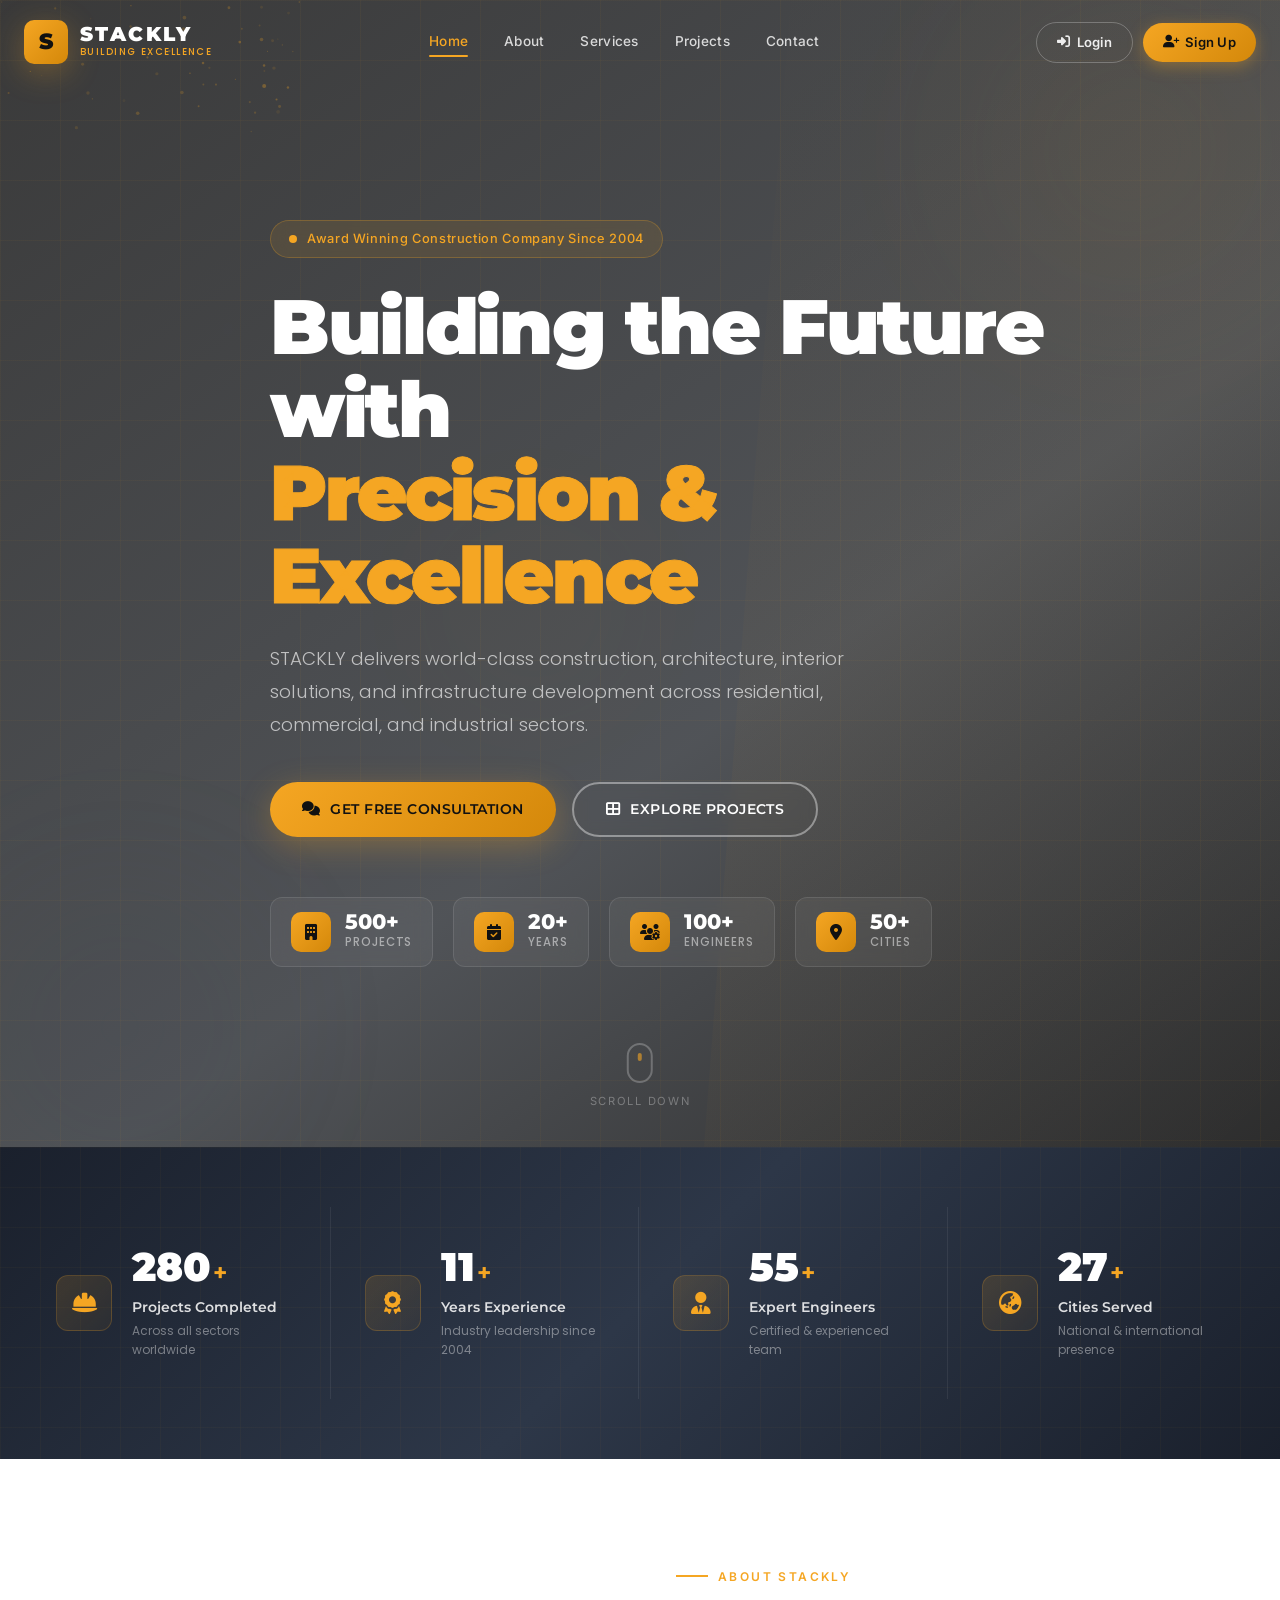
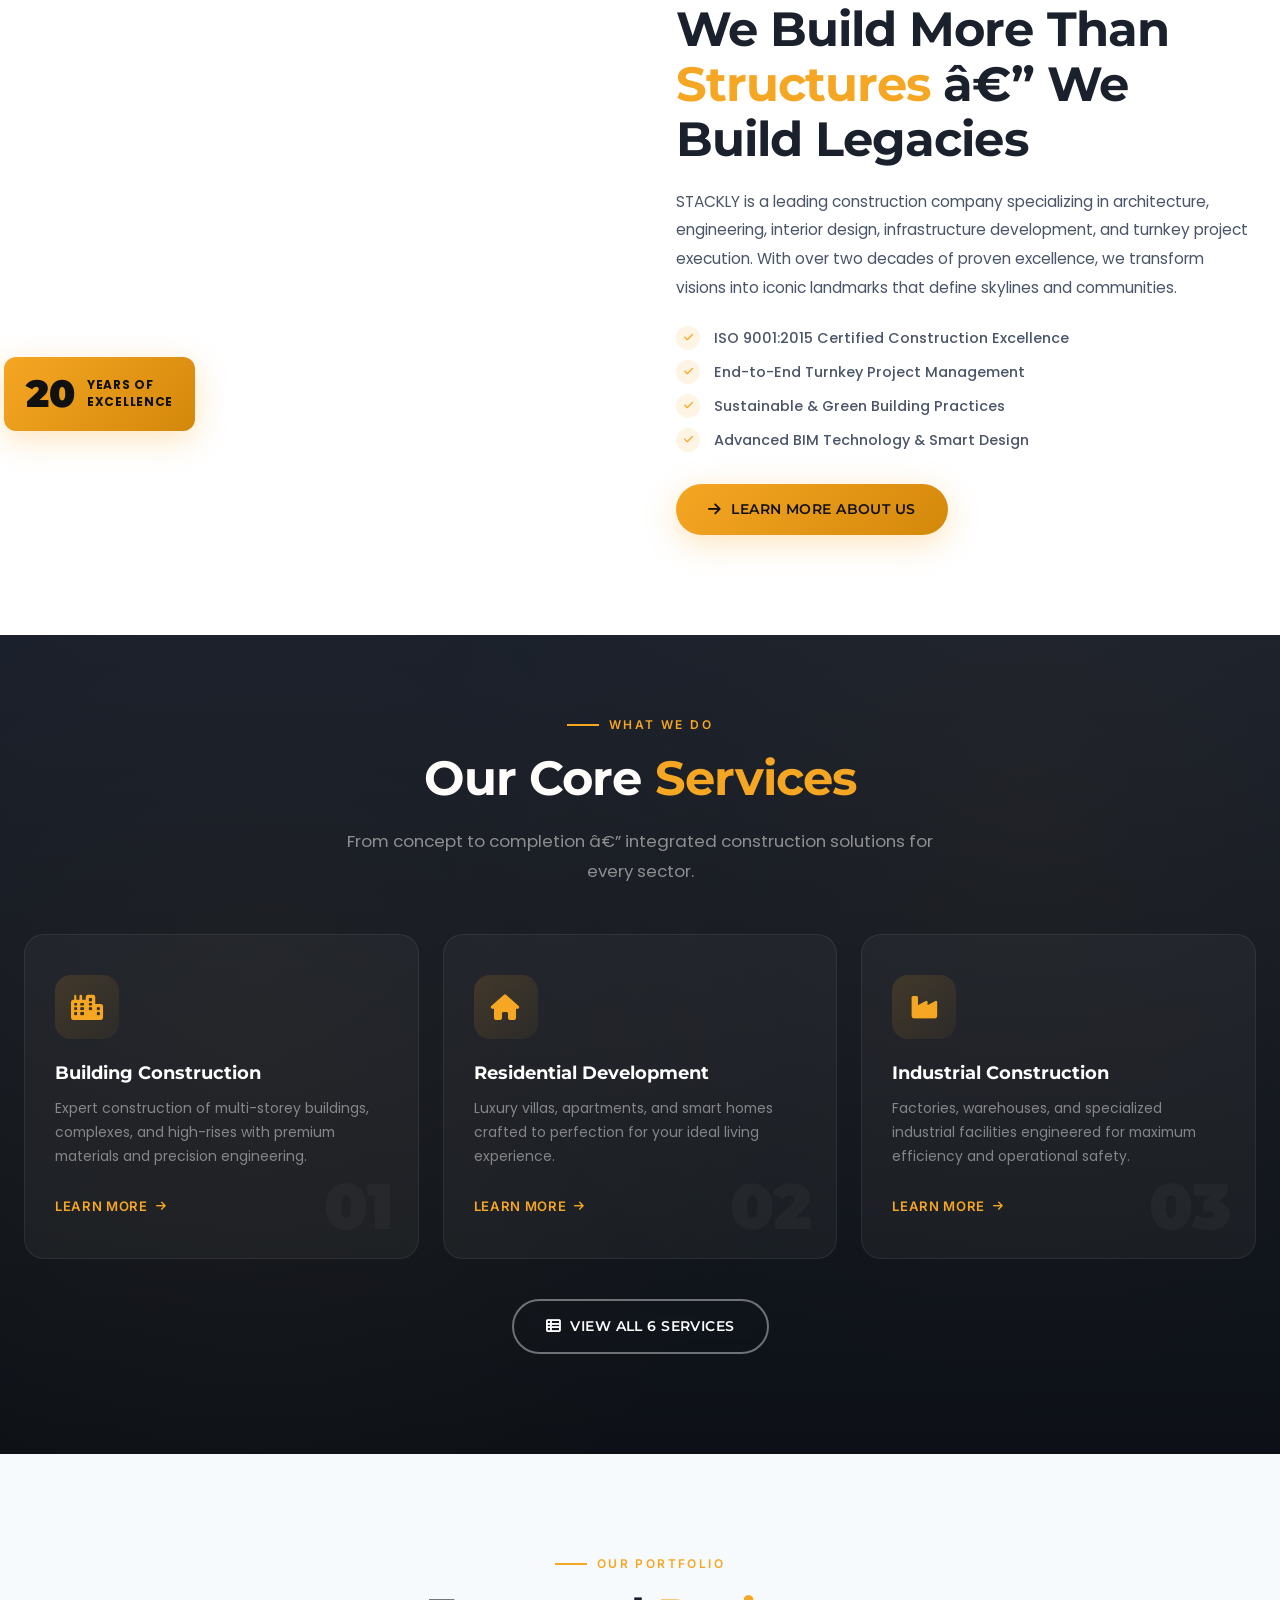
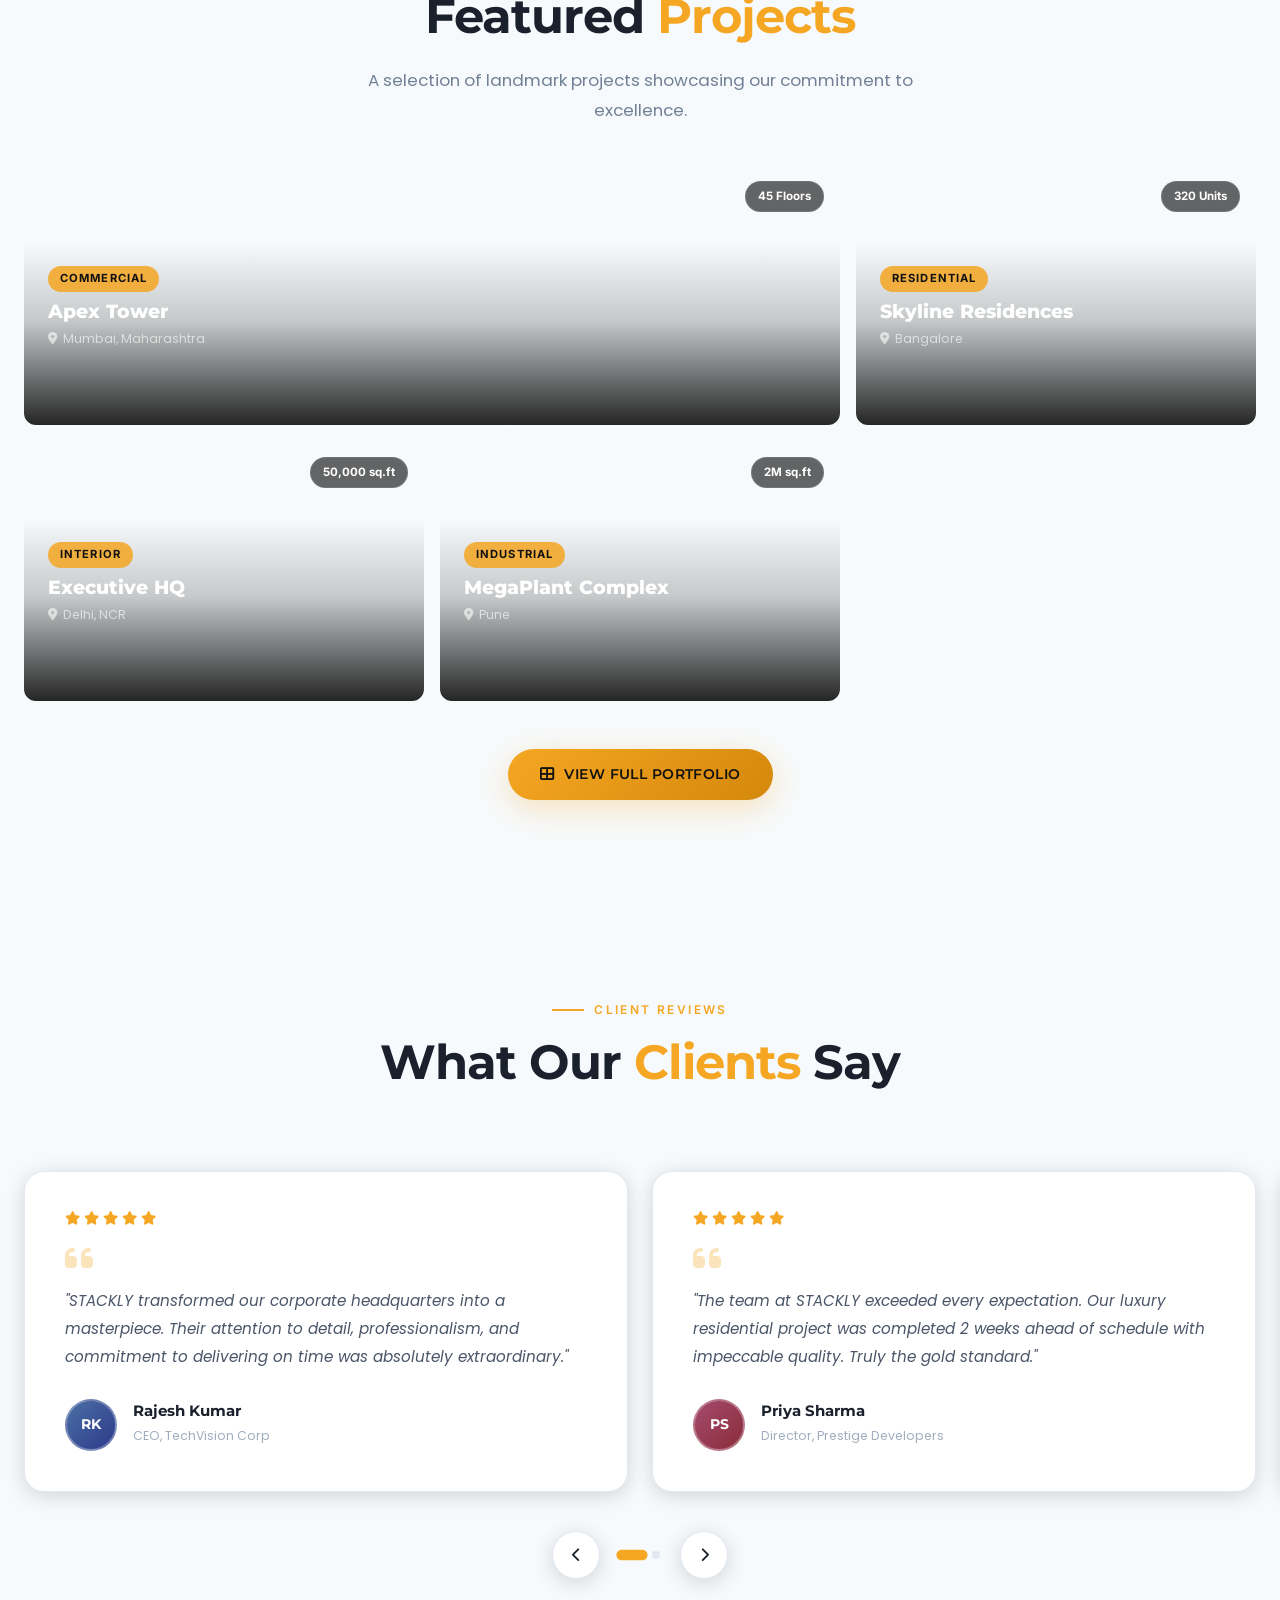
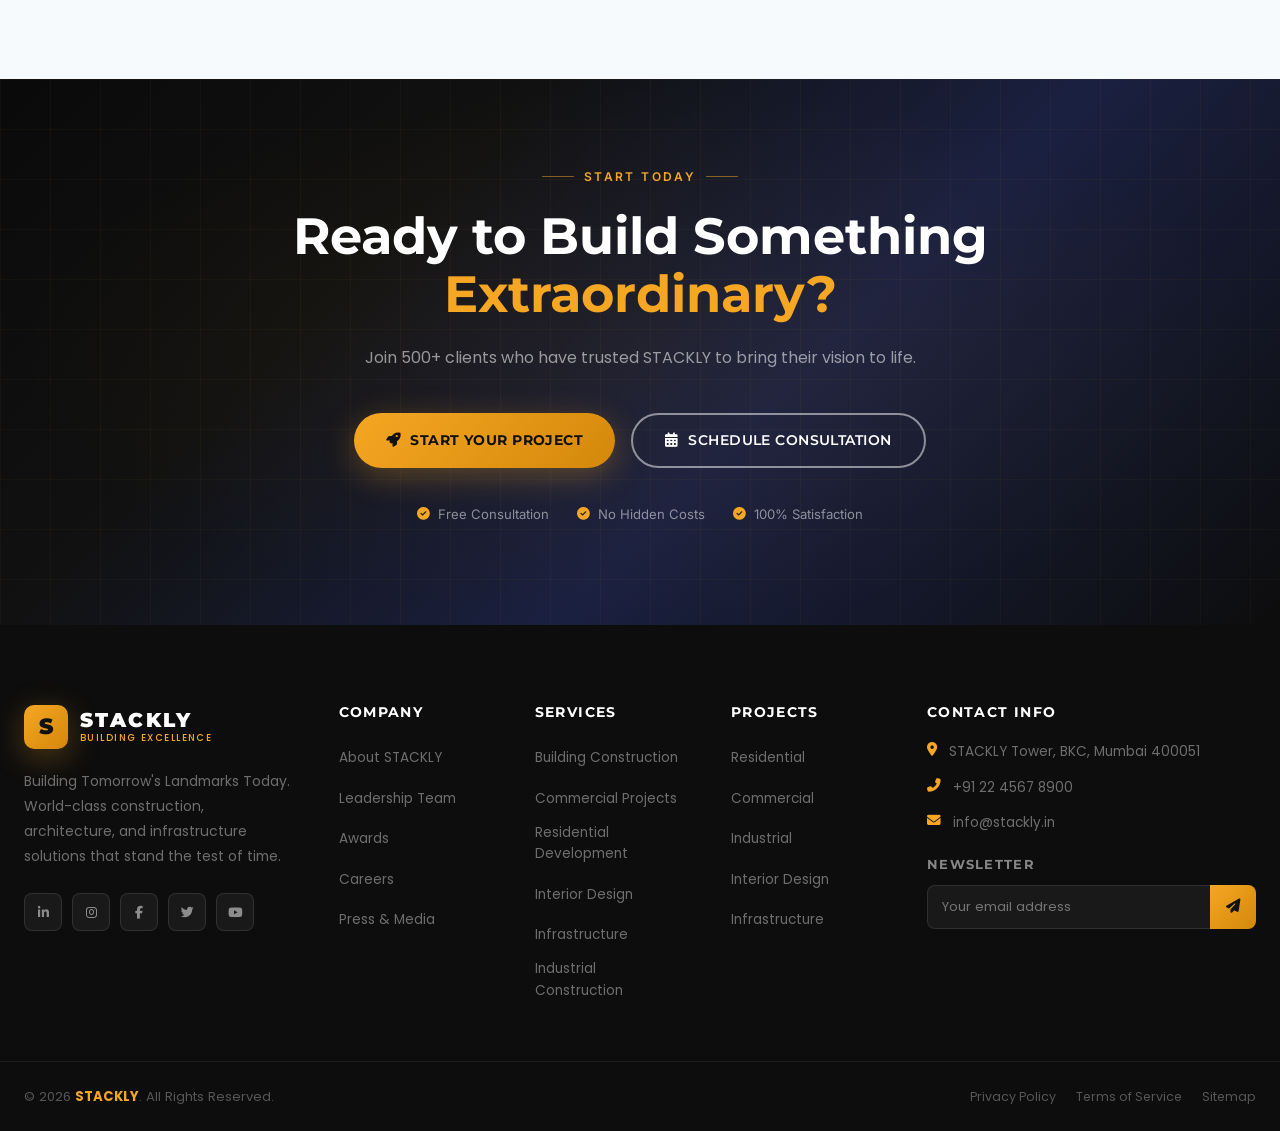
==== index.html @ 949f4941 "first commit" ====
﻿<!DOCTYPE html>
<html lang="en">
<head>
  <meta charset="UTF-8">
  <meta name="viewport" content="width=device-width, initial-scale=1.0">
  <meta name="description" content="STACKLY â€” Building Tomorrow's Landmarks Today. World-class construction, architecture, and infrastructure development.">
  <meta name="keywords" content="construction, architecture, interior design, infrastructure, STACKLY">
  <meta property="og:title" content="STACKLY | Building Tomorrow's Landmarks Today">
  <meta property="og:type" content="website">
  <title>STACKLY | Building Tomorrow's Landmarks Today</title>
  <link rel="preconnect" href="https://fonts.googleapis.com">
  <link rel="preconnect" href="https://fonts.gstatic.com" crossorigin>
  <link href="https://fonts.googleapis.com/css2?family=Montserrat:wght@400;500;600;700;800;900&family=Poppins:wght@300;400;500;600;700&family=Inter:wght@300;400;500;600;700&display=swap" rel="stylesheet">
  <link rel="stylesheet" href="https://cdnjs.cloudflare.com/ajax/libs/font-awesome/6.5.0/css/all.min.css">
  <link rel="stylesheet" href="styles.css">
</head>
<body>

  <!-- â•â•â•â•â•â•â•â•â•â•â• NAVBAR â•â•â•â•â•â•â•â•â•â•â• -->
  <nav class="navbar" id="navbar">
    <div class="nav-container">
      <a href="index.html" class="nav-brand">
        <div class="brand-logo">S</div>
        <div class="brand-info">
          <span class="brand-name">STACKLY</span>
          <span class="brand-tagline">Building Excellence</span>
        </div>
      </a>
      <div class="nav-menu" id="navMenu">
        <a href="index.html"    class="nav-link active">Home</a>
        <a href="about.html"    class="nav-link">About</a>
        <a href="services.html" class="nav-link">Services</a>
        <a href="projects.html" class="nav-link">Projects</a>
        <a href="contact.html"  class="nav-link">Contact</a>
      </div>
      <div class="nav-auth">
        <a href="login.html"  class="btn-nav-login"><i class="fas fa-sign-in-alt"></i> Login</a>
        <a href="signup.html" class="btn-nav-signup"><i class="fas fa-user-plus"></i> Sign Up</a>
      </div>
      <button class="nav-toggle" id="navToggle" aria-label="Toggle menu">
        <i class="fas fa-bars"></i>
      </button>
    </div>
  </nav>

  <nav class="mobile-menu" id="mobileMenu">
    <a href="index.html"    class="mobile-nav-link">Home</a>
    <a href="about.html"    class="mobile-nav-link">About</a>
    <a href="services.html" class="mobile-nav-link">Services</a>
    <a href="projects.html" class="mobile-nav-link">Projects</a>
    <a href="contact.html"  class="mobile-nav-link">Contact</a>
    <div class="mobile-auth">
      <a href="login.html"  class="btn-nav-login" style="display:flex;justify-content:center;"><i class="fas fa-sign-in-alt"></i> Login</a>
      <a href="signup.html" class="btn-nav-signup" style="display:flex;justify-content:center;margin-top:8px;"><i class="fas fa-user-plus"></i> Sign Up</a>
    </div>
  </nav>

  <!-- â•â•â•â•â•â•â•â•â•â•â• HERO â•â•â•â•â•â•â•â•â•â•â• -->
  <section class="hero" id="home">
    <div class="hero-bg">
      <div class="hero-geometric">
        <div class="geo-shape geo-1"></div>
        <div class="geo-shape geo-2"></div>
        <div class="geo-shape geo-3"></div>
        <div class="geo-shape geo-4"></div>
      </div>
      <div class="hero-grid-pattern"></div>
    </div>
    <div class="hero-content">
      <div class="hero-badge reveal-up">
        <span class="badge-dot"></span>
        Award Winning Construction Company Since 2004
      </div>
      <h1 class="hero-title reveal-up">
        Building the Future with
        <span class="title-highlight">Precision &amp;</span>
        <span class="title-highlight">Excellence</span>
      </h1>
      <p class="hero-subtitle reveal-up">
        STACKLY delivers world-class construction, architecture, interior solutions, and
        infrastructure development across residential, commercial, and industrial sectors.
      </p>
      <div class="hero-buttons reveal-up">
        <a href="contact.html"  class="btn btn-primary btn-ripple"><i class="fas fa-comments"></i> Get Free Consultation</a>
        <a href="projects.html" class="btn btn-outline btn-ripple"><i class="fas fa-th-large"></i> Explore Projects</a>
      </div>
      <div class="hero-floating-stats reveal-up">
        <div class="float-stat">
          <div class="float-stat-icon"><i class="fas fa-building"></i></div>
          <div class="float-stat-info">
            <span class="float-stat-num">500+</span>
            <span class="float-stat-label">Projects</span>
          </div>
        </div>
        <div class="float-stat">
          <div class="float-stat-icon"><i class="fas fa-calendar-check"></i></div>
          <div class="float-stat-info">
            <span class="float-stat-num">20+</span>
            <span class="float-stat-label">Years</span>
          </div>
        </div>
        <div class="float-stat">
          <div class="float-stat-icon"><i class="fas fa-users-cog"></i></div>
          <div class="float-stat-info">
            <span class="float-stat-num">100+</span>
            <span class="float-stat-label">Engineers</span>
          </div>
        </div>
        <div class="float-stat">
          <div class="float-stat-icon"><i class="fas fa-map-marker-alt"></i></div>
          <div class="float-stat-info">
            <span class="float-stat-num">50+</span>
            <span class="float-stat-label">Cities</span>
          </div>
        </div>
      </div>
    </div>
    <div class="scroll-indicator">
      <div class="scroll-mouse"><div class="scroll-dot"></div></div>
      <span>Scroll Down</span>
    </div>
  </section>

  <!-- â•â•â•â•â•â•â•â•â•â•â• STATISTICS â•â•â•â•â•â•â•â•â•â•â• -->
  <section class="stats-section" id="stats">
    <div class="container">
      <div class="stats-grid">
        <div class="stat-card">
          <div class="stat-icon-wrap"><i class="fas fa-hard-hat"></i></div>
          <div class="stat-content">
            <div class="stat-number"><span class="counter" data-target="500">0</span><span class="stat-plus">+</span></div>
            <div class="stat-label">Projects Completed</div>
            <div class="stat-desc">Across all sectors worldwide</div>
          </div>
        </div>
        <div class="stat-card">
          <div class="stat-icon-wrap"><i class="fas fa-award"></i></div>
          <div class="stat-content">
            <div class="stat-number"><span class="counter" data-target="20">0</span><span class="stat-plus">+</span></div>
            <div class="stat-label">Years Experience</div>
            <div class="stat-desc">Industry leadership since 2004</div>
          </div>
        </div>
        <div class="stat-card">
          <div class="stat-icon-wrap"><i class="fas fa-user-tie"></i></div>
          <div class="stat-content">
            <div class="stat-number"><span class="counter" data-target="100">0</span><span class="stat-plus">+</span></div>
            <div class="stat-label">Expert Engineers</div>
            <div class="stat-desc">Certified &amp; experienced team</div>
          </div>
        </div>
        <div class="stat-card">
          <div class="stat-icon-wrap"><i class="fas fa-globe-asia"></i></div>
          <div class="stat-content">
            <div class="stat-number"><span class="counter" data-target="50">0</span><span class="stat-plus">+</span></div>
            <div class="stat-label">Cities Served</div>
            <div class="stat-desc">National &amp; international presence</div>
          </div>
        </div>
      </div>
    </div>
  </section>

  <!-- â•â•â•â•â•â•â•â•â•â•â• ABOUT TEASER â•â•â•â•â•â•â•â•â•â•â• -->
  <section class="home-about" id="about-teaser">
    <div class="container">
      <div class="home-about-grid">
        <div class="home-about-visual reveal-left">
          <div class="home-about-card home-about-card-main">
            <div class="home-about-card-icon">
              <i class="fas fa-city"></i>
              <span>STACKLY HQ</span>
            </div>
          </div>
          <div class="home-about-card home-about-card-sm">
            <div class="home-about-card-icon">
              <i class="fas fa-drafting-compass"></i>
              <span>Design Studio</span>
            </div>
          </div>
          <div class="home-about-exp">
            <span class="exp-number">20</span>
            <span class="exp-text">Years of<br>Excellence</span>
          </div>
        </div>
        <div class="reveal-right">
          <div class="section-label">About STACKLY</div>
          <h2 class="section-title">We Build More Than <span class="text-gold">Structures</span> â€” We Build Legacies</h2>
          <p style="color:var(--gray-600);line-height:1.85;margin-bottom:24px;font-size:0.97rem;">
            STACKLY is a leading construction company specializing in architecture, engineering, interior design,
            infrastructure development, and turnkey project execution. With over two decades of proven excellence,
            we transform visions into iconic landmarks that define skylines and communities.
          </p>
          <div style="display:flex;flex-direction:column;gap:10px;margin-bottom:32px;">
            <div class="about-feature"><div class="feature-check"><i class="fas fa-check"></i></div><div class="feature-text">ISO 9001:2015 Certified Construction Excellence</div></div>
            <div class="about-feature"><div class="feature-check"><i class="fas fa-check"></i></div><div class="feature-text">End-to-End Turnkey Project Management</div></div>
            <div class="about-feature"><div class="feature-check"><i class="fas fa-check"></i></div><div class="feature-text">Sustainable &amp; Green Building Practices</div></div>
            <div class="about-feature"><div class="feature-check"><i class="fas fa-check"></i></div><div class="feature-text">Advanced BIM Technology &amp; Smart Design</div></div>
          </div>
          <a href="about.html" class="btn btn-primary btn-ripple"><i class="fas fa-arrow-right"></i> Learn More About Us</a>
        </div>
      </div>
    </div>
  </section>

  <!-- â•â•â•â•â•â•â•â•â•â•â• SERVICES TEASER â•â•â•â•â•â•â•â•â•â•â• -->
  <section class="home-services" id="services-teaser">
    <div class="container">
      <div class="section-header center" style="margin-bottom:48px;">
        <div class="section-label">What We Do</div>
        <h2 class="section-title">Our Core <span class="text-gold">Services</span></h2>
        <p class="section-subtitle">From concept to completion â€” integrated construction solutions for every sector.</p>
      </div>
      <div class="services-teaser-grid">
        <article class="service-card reveal-up">
          <div class="service-icon"><div class="icon-bg"></div><i class="fas fa-city"></i></div>
          <h3 class="service-title">Building Construction</h3>
          <p class="service-desc">Expert construction of multi-storey buildings, complexes, and high-rises with premium materials and precision engineering.</p>
          <a href="services.html" class="service-link">Learn More <i class="fas fa-arrow-right"></i></a>
          <div class="service-number">01</div>
        </article>
        <article class="service-card reveal-up">
          <div class="service-icon"><div class="icon-bg"></div><i class="fas fa-home"></i></div>
          <h3 class="service-title">Residential Development</h3>
          <p class="service-desc">Luxury villas, apartments, and smart homes crafted to perfection for your ideal living experience.</p>
          <a href="services.html" class="service-link">Learn More <i class="fas fa-arrow-right"></i></a>
          <div class="service-number">02</div>
        </article>
        <article class="service-card reveal-up">
          <div class="service-icon"><div class="icon-bg"></div><i class="fas fa-industry"></i></div>
          <h3 class="service-title">Industrial Construction</h3>
          <p class="service-desc">Factories, warehouses, and specialized industrial facilities engineered for maximum efficiency and operational safety.</p>
          <a href="services.html" class="service-link">Learn More <i class="fas fa-arrow-right"></i></a>
          <div class="service-number">03</div>
        </article>
      </div>
      <div class="services-footer-link">
        <a href="services.html" class="btn btn-outline btn-ripple"><i class="fas fa-th-list"></i> View All 6 Services</a>
      </div>
    </div>
  </section>

  <!-- â•â•â•â•â•â•â•â•â•â•â• PROJECTS TEASER â•â•â•â•â•â•â•â•â•â•â• -->
  <section class="home-projects" id="projects-teaser">
    <div class="container">
      <div class="section-header center" style="margin-bottom:40px;">
        <div class="section-label">Our Portfolio</div>
        <h2 class="section-title">Featured <span class="text-gold">Projects</span></h2>
        <p class="section-subtitle">A selection of landmark projects showcasing our commitment to excellence.</p>
      </div>
      <div class="projects-teaser-grid">
        <div class="project-card wide" data-category="commercial">
          <div class="project-visual commercial-1">
            <div class="project-overlay">
              <div class="project-info">
                <span class="project-cat">Commercial</span>
                <h3 class="project-name">Apex Tower</h3>
                <p class="project-loc"><i class="fas fa-map-marker-alt"></i> Mumbai, Maharashtra</p>
                <a href="projects.html" class="project-btn">View Details</a>
              </div>
            </div>
            <div class="project-badge">45 Floors</div>
          </div>
        </div>
        <div class="project-card" data-category="residential">
          <div class="project-visual residential-1">
            <div class="project-overlay">
              <div class="project-info">
                <span class="project-cat">Residential</span>
                <h3 class="project-name">Skyline Residences</h3>
                <p class="project-loc"><i class="fas fa-map-marker-alt"></i> Bangalore</p>
                <a href="projects.html" class="project-btn">View Details</a>
              </div>
            </div>
            <div class="project-badge">320 Units</div>
          </div>
        </div>
        <div class="project-card" data-category="interior">
          <div class="project-visual interior-1">
            <div class="project-overlay">
              <div class="project-info">
                <span class="project-cat">Interior</span>
                <h3 class="project-name">Executive HQ</h3>
                <p class="project-loc"><i class="fas fa-map-marker-alt"></i> Delhi, NCR</p>
                <a href="projects.html" class="project-btn">View Details</a>
              </div>
            </div>
            <div class="project-badge">50,000 sq.ft</div>
          </div>
        </div>
        <div class="project-card" data-category="industrial">
          <div class="project-visual industrial-1">
            <div class="project-overlay">
              <div class="project-info">
                <span class="project-cat">Industrial</span>
                <h3 class="project-name">MegaPlant Complex</h3>
                <p class="project-loc"><i class="fas fa-map-marker-alt"></i> Pune</p>
                <a href="projects.html" class="project-btn">View Details</a>
              </div>
            </div>
            <div class="project-badge">2M sq.ft</div>
          </div>
        </div>
      </div>
      <div class="projects-footer-link">
        <a href="projects.html" class="btn btn-primary btn-ripple"><i class="fas fa-th-large"></i> View Full Portfolio</a>
      </div>
    </div>
  </section>

  <!-- â•â•â•â•â•â•â•â•â•â•â• TESTIMONIALS â•â•â•â•â•â•â•â•â•â•â• -->
  <section class="testimonials-section" id="testimonials">
    <div class="container">
      <div class="section-header center" style="margin-bottom:60px;">
        <div class="section-label">Client Reviews</div>
        <h2 class="section-title">What Our <span class="text-gold">Clients</span> Say</h2>
      </div>
      <div class="testimonials-slider">
        <div class="testimonials-track" id="testimonialsTrack">
          <div class="testimonial-card">
            <div class="testimonial-rating"><i class="fas fa-star"></i><i class="fas fa-star"></i><i class="fas fa-star"></i><i class="fas fa-star"></i><i class="fas fa-star"></i></div>
            <div class="testimonial-quote"><i class="fas fa-quote-left"></i></div>
            <p class="testimonial-text">"STACKLY transformed our corporate headquarters into a masterpiece. Their attention to detail, professionalism, and commitment to delivering on time was absolutely extraordinary."</p>
            <div class="testimonial-author">
              <div class="author-avatar av-1"><span>RK</span></div>
              <div class="author-info"><h4>Rajesh Kumar</h4><span>CEO, TechVision Corp</span></div>
            </div>
          </div>
          <div class="testimonial-card">
            <div class="testimonial-rating"><i class="fas fa-star"></i><i class="fas fa-star"></i><i class="fas fa-star"></i><i class="fas fa-star"></i><i class="fas fa-star"></i></div>
            <div class="testimonial-quote"><i class="fas fa-quote-left"></i></div>
            <p class="testimonial-text">"The team at STACKLY exceeded every expectation. Our luxury residential project was completed 2 weeks ahead of schedule with impeccable quality. Truly the gold standard."</p>
            <div class="testimonial-author">
              <div class="author-avatar av-2"><span>PS</span></div>
              <div class="author-info"><h4>Priya Sharma</h4><span>Director, Prestige Developers</span></div>
            </div>
          </div>
          <div class="testimonial-card">
            <div class="testimonial-rating"><i class="fas fa-star"></i><i class="fas fa-star"></i><i class="fas fa-star"></i><i class="fas fa-star"></i><i class="fas fa-star"></i></div>
            <div class="testimonial-quote"><i class="fas fa-quote-left"></i></div>
            <p class="testimonial-text">"STACKLY built our manufacturing facility with exceptional precision. Their industrial construction expertise is unmatched. Project management was seamless from start to finish."</p>
            <div class="testimonial-author">
              <div class="author-avatar av-3"><span>AM</span></div>
              <div class="author-info"><h4>Arjun Mehta</h4><span>MD, IndustriaPro Group</span></div>
            </div>
          </div>
          <div class="testimonial-card">
            <div class="testimonial-rating"><i class="fas fa-star"></i><i class="fas fa-star"></i><i class="fas fa-star"></i><i class="fas fa-star"></i><i class="fas fa-star"></i></div>
            <div class="testimonial-quote"><i class="fas fa-quote-left"></i></div>
            <p class="testimonial-text">"Working with STACKLY was a revelation. Their sustainable construction approach and innovative designs set them apart from every other firm we've worked with."</p>
            <div class="testimonial-author">
              <div class="author-avatar av-4"><span>SN</span></div>
              <div class="author-info"><h4>Sunita Nair</h4><span>CFO, GreenSpace Realty</span></div>
            </div>
          </div>
        </div>
        <div class="slider-controls">
          <button class="slider-btn prev" id="sliderPrev"><i class="fas fa-chevron-left"></i></button>
          <div class="slider-dots" id="sliderDots"></div>
          <button class="slider-btn next" id="sliderNext"><i class="fas fa-chevron-right"></i></button>
        </div>
      </div>
    </div>
  </section>

  <!-- â•â•â•â•â•â•â•â•â•â•â• CTA â•â•â•â•â•â•â•â•â•â•â• -->
  <section class="cta-section">
    <div class="cta-bg"><div class="cta-overlay"></div><div class="cta-pattern"></div></div>
    <div class="container">
      <div class="cta-content">
        <div class="cta-label">Start Today</div>
        <h2 class="cta-title reveal-up">Ready to Build Something <span class="text-gold">Extraordinary?</span></h2>
        <p class="cta-subtitle reveal-up">Join 500+ clients who have trusted STACKLY to bring their vision to life.</p>
        <div class="cta-buttons reveal-up">
          <a href="contact.html" class="btn btn-gold btn-ripple"><i class="fas fa-rocket"></i> Start Your Project</a>
          <a href="contact.html" class="btn btn-outline-white btn-ripple"><i class="fas fa-calendar-alt"></i> Schedule Consultation</a>
        </div>
        <div class="cta-trust reveal-up">
          <div class="trust-item"><i class="fas fa-check-circle"></i> Free Consultation</div>
          <div class="trust-item"><i class="fas fa-check-circle"></i> No Hidden Costs</div>
          <div class="trust-item"><i class="fas fa-check-circle"></i> 100% Satisfaction</div>
        </div>
      </div>
    </div>
  </section>

  <!-- â•â•â•â•â•â•â•â•â•â•â• FOOTER â•â•â•â•â•â•â•â•â•â•â• -->
  <footer class="footer">
    <div class="footer-top">
      <div class="container">
        <div class="footer-grid">
          <div class="footer-brand-col">
            <a href="index.html" class="footer-brand">
              <div class="brand-logo">S</div>
              <div class="brand-info"><span class="brand-name">STACKLY</span><span class="brand-tagline">Building Excellence</span></div>
            </a>
            <p class="footer-desc">Building Tomorrow's Landmarks Today. World-class construction, architecture, and infrastructure solutions that stand the test of time.</p>
            <div class="footer-social">
              <a href="#" class="footer-social-link"><i class="fab fa-linkedin-in"></i></a>
              <a href="#" class="footer-social-link"><i class="fab fa-instagram"></i></a>
              <a href="#" class="footer-social-link"><i class="fab fa-facebook-f"></i></a>
              <a href="#" class="footer-social-link"><i class="fab fa-twitter"></i></a>
              <a href="#" class="footer-social-link"><i class="fab fa-youtube"></i></a>
            </div>
          </div>
          <div class="footer-links-col">
            <h4 class="footer-col-title">Company</h4>
            <ul class="footer-links">
              <li><a href="about.html">About STACKLY</a></li>
              <li><a href="about.html#team">Leadership Team</a></li>
              <li><a href="about.html#awards">Awards</a></li>
              <li><a href="#">Careers</a></li>
              <li><a href="#">Press &amp; Media</a></li>
            </ul>
          </div>
          <div class="footer-links-col">
            <h4 class="footer-col-title">Services</h4>
            <ul class="footer-links">
              <li><a href="services.html">Building Construction</a></li>
              <li><a href="services.html">Commercial Projects</a></li>
              <li><a href="services.html">Residential Development</a></li>
              <li><a href="services.html">Interior Design</a></li>
              <li><a href="services.html">Infrastructure</a></li>
              <li><a href="services.html">Industrial Construction</a></li>
            </ul>
          </div>
          <div class="footer-links-col">
            <h4 class="footer-col-title">Projects</h4>
            <ul class="footer-links">
              <li><a href="projects.html">Residential</a></li>
              <li><a href="projects.html">Commercial</a></li>
              <li><a href="projects.html">Industrial</a></li>
              <li><a href="projects.html">Interior Design</a></li>
              <li><a href="projects.html">Infrastructure</a></li>
            </ul>
          </div>
          <div class="footer-contact-col">
            <h4 class="footer-col-title">Contact Info</h4>
            <div class="footer-contact-item"><i class="fas fa-map-marker-alt"></i><span>STACKLY Tower, BKC, Mumbai 400051</span></div>
            <div class="footer-contact-item"><i class="fas fa-phone-alt"></i><span>+91 22 4567 8900</span></div>
            <div class="footer-contact-item"><i class="fas fa-envelope"></i><span>info@stackly.in</span></div>
            <div class="footer-newsletter">
              <h5>Newsletter</h5>
              <div class="newsletter-form">
                <input type="email" placeholder="Your email address">
                <button type="button"><i class="fas fa-paper-plane"></i></button>
              </div>
            </div>
          </div>
        </div>
      </div>
    </div>
    <div class="footer-bottom">
      <div class="container">
        <div class="footer-bottom-content">
          <p class="copyright">&copy; 2026 <strong>STACKLY</strong>. All Rights Reserved.</p>
          <div class="footer-bottom-links">
            <a href="#">Privacy Policy</a>
            <a href="#">Terms of Service</a>
            <a href="#">Sitemap</a>
          </div>
        </div>
      </div>
    </div>
  </footer>

  <button class="scroll-top" id="scrollTop" aria-label="Scroll to top"><i class="fas fa-arrow-up"></i></button>
  <script src="script.js"></script>
</body>
</html>
---- styles.css ----
/* ============================================================
   STACKLY — Premium Construction Website Stylesheet
   ============================================================ */

/* 1. Root Variables */
:root {
  --gold: #F5A623;
  --gold-dark: #D4880A;
  --gold-light: #FFD07A;
  --gold-glow: rgba(245, 166, 35, 0.25);
  --black: #111111;
  --charcoal: #1A202C;
  --steel: #2D3748;
  --white: #FFFFFF;
  --off-white: #F7FAFC;
  --gray-100: #EDF2F7;
  --gray-200: #E2E8F0;
  --gray-400: #A0AEC0;
  --gray-500: #718096;
  --gray-600: #4A5568;
  --dark-bg: #0D0D0D;
  --dark-card: rgba(26, 32, 44, 0.85);
  --glass: rgba(255, 255, 255, 0.07);
  --glass-border: rgba(255, 255, 255, 0.12);
  --glass-gold: rgba(245, 166, 35, 0.08);
  --glass-gold-border: rgba(245, 166, 35, 0.2);
  --shadow-sm: 0 4px 20px rgba(0,0,0,0.15);
  --shadow-md: 0 10px 40px rgba(0,0,0,0.25);
  --shadow-lg: 0 20px 60px rgba(0,0,0,0.35);
  --shadow-gold: 0 8px 32px rgba(245, 166, 35, 0.3);
  --font-heading: 'Montserrat', sans-serif;
  --font-body: 'Poppins', sans-serif;
  --font-accent: 'Inter', sans-serif;
  --radius-sm: 8px;
  --radius-md: 12px;
  --radius-lg: 20px;
  --radius-xl: 32px;
  --transition: all 0.3s cubic-bezier(0.4, 0, 0.2, 1);
  --transition-slow: all 0.6s cubic-bezier(0.4, 0, 0.2, 1);
  --section-pad: 100px 0;
  --container-width: 1280px;
}

/* 2. Reset & Base */
*, *::before, *::after { box-sizing: border-box; margin: 0; padding: 0; }
html { scroll-behavior: smooth; font-size: 16px; }
body {
  font-family: var(--font-body);
  color: var(--charcoal);
  background: var(--white);
  overflow-x: hidden;
  line-height: 1.6;
  -webkit-font-smoothing: antialiased;
}
img { max-width: 100%; display: block; }
a { text-decoration: none; color: inherit; transition: var(--transition); }
button { cursor: pointer; font-family: var(--font-body); border: none; background: none; }
ul, ol { list-style: none; }
input, textarea, select { font-family: var(--font-body); }
::selection { background: var(--gold); color: var(--black); }

/* 3. Container & Layout */
.container {
  width: 100%;
  max-width: var(--container-width);
  margin: 0 auto;
  padding: 0 24px;
}

/* 4. Typography */
h1, h2, h3, h4, h5, h6 { font-family: var(--font-heading); font-weight: 700; line-height: 1.15; }
.text-gold { color: var(--gold); }
.text-white { color: var(--white); }

/* 5. Section Shared */
section { padding: var(--section-pad); }
.section-label {
  display: inline-flex;
  align-items: center;
  gap: 10px;
  font-family: var(--font-accent);
  font-size: 0.75rem;
  font-weight: 600;
  letter-spacing: 0.2em;
  text-transform: uppercase;
  color: var(--gold);
  margin-bottom: 16px;
}
.section-label::before {
  content: '';
  display: inline-block;
  width: 32px;
  height: 2px;
  background: var(--gold);
  flex-shrink: 0;
}
.section-title {
  font-size: clamp(2rem, 4vw, 3rem);
  color: var(--charcoal);
  margin-bottom: 20px;
  letter-spacing: -0.02em;
}
.section-subtitle {
  font-size: 1.05rem;
  color: var(--gray-500);
  max-width: 600px;
  line-height: 1.8;
}
.section-header.center { text-align: center; }
.section-header.center .section-label { justify-content: center; }
.section-header.center .section-subtitle { margin: 0 auto; }

/* 6. Buttons */
.btn {
  display: inline-flex;
  align-items: center;
  gap: 10px;
  padding: 14px 32px;
  border-radius: 50px;
  font-family: var(--font-heading);
  font-size: 0.9rem;
  font-weight: 600;
  letter-spacing: 0.03em;
  cursor: pointer;
  transition: var(--transition);
  position: relative;
  overflow: hidden;
  text-transform: uppercase;
}
.btn-primary {
  background: linear-gradient(135deg, var(--gold) 0%, var(--gold-dark) 100%);
  color: var(--black);
  box-shadow: var(--shadow-gold);
}
.btn-primary:hover {
  transform: translateY(-3px);
  box-shadow: 0 12px 40px rgba(245,166,35,0.45);
}
.btn-outline {
  background: transparent;
  color: var(--white);
  border: 2px solid rgba(255,255,255,0.4);
  backdrop-filter: blur(8px);
}
.btn-outline:hover {
  border-color: var(--gold);
  color: var(--gold);
  transform: translateY(-3px);
}
.btn-gold {
  background: linear-gradient(135deg, var(--gold) 0%, var(--gold-dark) 100%);
  color: var(--black);
  font-weight: 700;
  box-shadow: var(--shadow-gold);
}
.btn-gold:hover { transform: translateY(-3px); box-shadow: 0 16px 48px rgba(245,166,35,0.5); }
.btn-outline-white {
  background: transparent;
  color: var(--white);
  border: 2px solid rgba(255,255,255,0.5);
}
.btn-outline-white:hover { border-color: var(--white); background: rgba(255,255,255,0.1); transform: translateY(-3px); }
.btn-full { width: 100%; justify-content: center; border-radius: var(--radius-md); }

/* Ripple */
.btn-ripple { overflow: hidden; }
.btn-ripple .ripple {
  position: absolute;
  border-radius: 50%;
  transform: scale(0);
  animation: rippleAnim 0.6s linear;
  background: rgba(255,255,255,0.25);
  pointer-events: none;
}
@keyframes rippleAnim { to { transform: scale(4); opacity: 0; } }

/* ===================== 7. NAVBAR ===================== */
.navbar {
  position: fixed;
  top: 0; left: 0; right: 0;
  z-index: 1000;
  padding: 20px 0;
  transition: var(--transition-slow);
}
.navbar.scrolled {
  background: rgba(13, 13, 13, 0.95);
  backdrop-filter: blur(20px);
  -webkit-backdrop-filter: blur(20px);
  padding: 12px 0;
  border-bottom: 1px solid rgba(245,166,35,0.15);
  box-shadow: 0 4px 30px rgba(0,0,0,0.3);
}
.nav-container {
  display: flex;
  align-items: center;
  justify-content: space-between;
  max-width: var(--container-width);
  margin: 0 auto;
  padding: 0 24px;
}
.nav-brand {
  display: flex;
  align-items: center;
  gap: 12px;
  text-decoration: none;
}
.brand-logo {
  width: 44px;
  height: 44px;
  background: linear-gradient(135deg, var(--gold) 0%, var(--gold-dark) 100%);
  color: var(--black);
  border-radius: 10px;
  display: flex;
  align-items: center;
  justify-content: center;
  font-family: var(--font-heading);
  font-size: 1.4rem;
  font-weight: 900;
  flex-shrink: 0;
  box-shadow: var(--shadow-gold);
}
.brand-info { display: flex; flex-direction: column; }
.brand-name {
  font-family: var(--font-heading);
  font-size: 1.25rem;
  font-weight: 900;
  color: var(--white);
  letter-spacing: 0.12em;
  line-height: 1;
}
.brand-tagline {
  font-size: 0.6rem;
  color: var(--gold);
  letter-spacing: 0.15em;
  text-transform: uppercase;
  font-weight: 500;
}
.nav-menu {
  display: flex;
  align-items: center;
  gap: 8px;
}
.nav-link {
  font-family: var(--font-accent);
  font-size: 0.85rem;
  font-weight: 500;
  color: rgba(255,255,255,0.8);
  padding: 8px 14px;
  border-radius: 6px;
  letter-spacing: 0.02em;
  transition: var(--transition);
  position: relative;
}
.nav-link::after {
  content: '';
  position: absolute;
  bottom: 4px; left: 50%; right: 50%;
  height: 2px;
  background: var(--gold);
  transition: var(--transition);
  border-radius: 2px;
}
.nav-link:hover { color: var(--white); }
.nav-link:hover::after,
.nav-link.active::after { left: 14px; right: 14px; }
.nav-link.active { color: var(--gold); }

.nav-auth { display: flex; align-items: center; gap: 10px; }
.btn-nav-login {
  display: inline-flex;
  align-items: center;
  gap: 6px;
  padding: 9px 20px;
  border-radius: 50px;
  font-family: var(--font-accent);
  font-size: 0.82rem;
  font-weight: 600;
  color: rgba(255,255,255,0.9);
  border: 1px solid rgba(255,255,255,0.25);
  transition: var(--transition);
  letter-spacing: 0.02em;
}
.btn-nav-login:hover {
  color: var(--gold);
  border-color: var(--gold);
  background: rgba(245,166,35,0.08);
}
.btn-nav-signup {
  display: inline-flex;
  align-items: center;
  gap: 6px;
  padding: 9px 20px;
  border-radius: 50px;
  font-family: var(--font-accent);
  font-size: 0.82rem;
  font-weight: 600;
  color: var(--black);
  background: linear-gradient(135deg, var(--gold), var(--gold-dark));
  transition: var(--transition);
  letter-spacing: 0.02em;
  box-shadow: 0 4px 16px rgba(245,166,35,0.35);
}
.btn-nav-signup:hover { transform: translateY(-2px); box-shadow: 0 8px 24px rgba(245,166,35,0.45); }

.nav-toggle {
  display: none;
  align-items: center;
  justify-content: center;
  width: 44px;
  height: 44px;
  border-radius: var(--radius-sm);
  background: rgba(255,255,255,0.07);
  border: 1.5px solid rgba(255,255,255,0.14);
  cursor: pointer;
  transition: background 0.3s ease, border-color 0.3s ease;
  flex-shrink: 0;
}
.nav-toggle i {
  font-size: 1.1rem;
  color: rgba(255,255,255,0.9);
  transition: transform 0.38s cubic-bezier(0.4, 0, 0.2, 1), color 0.3s ease;
  pointer-events: none;
}
.nav-toggle:hover {
  background: rgba(245,166,35,0.1);
  border-color: rgba(245,166,35,0.3);
}
.nav-toggle:hover i { color: var(--gold); }
.nav-toggle.active {
  background: rgba(245,166,35,0.12);
  border-color: rgba(245,166,35,0.35);
}
.nav-toggle.active i {
  transform: rotate(180deg);
  color: var(--gold);
}

/* Mobile Menu */
.mobile-menu {
  position: fixed;
  top: 0; right: -100%;
  width: 300px;
  height: 100vh;
  background: rgba(13,13,13,0.98);
  backdrop-filter: blur(20px);
  z-index: 999;
  display: flex;
  flex-direction: column;
  padding: 100px 32px 40px;
  gap: 8px;
  transition: right 0.4s cubic-bezier(0.4, 0, 0.2, 1);
  border-left: 1px solid rgba(245,166,35,0.15);
}
.mobile-menu.open { right: 0; }
.mobile-nav-link {
  font-family: var(--font-heading);
  font-size: 1rem;
  font-weight: 600;
  color: rgba(255,255,255,0.8);
  padding: 14px 0;
  border-bottom: 1px solid rgba(255,255,255,0.07);
  letter-spacing: 0.05em;
  text-transform: uppercase;
}
.mobile-nav-link:hover { color: var(--gold); padding-left: 8px; }
.mobile-auth {
  margin-top: 24px;
  display: flex;
  flex-direction: column;
  gap: 12px;
}
.menu-overlay {
  position: fixed;
  inset: 0;
  background: rgba(0,0,0,0.5);
  z-index: 998;
  opacity: 0;
  pointer-events: none;
  transition: var(--transition);
}
.menu-overlay.active { opacity: 1; pointer-events: all; }

/* ===================== 8. HERO SECTION ===================== */
.hero {
  min-height: 100vh;
  background: linear-gradient(145deg, #080808 0%, #0f0f0f 25%, #111827 55%, #0d1117 100%);
  background-image: url('https://images.unsplash.com/photo-1504307651254-35680f356dfd?auto=format&fit=crop&w=1800&q=70&fm=webp');
  background-size: cover;
  background-position: center;
  position: relative;
  display: flex;
  align-items: center;
  overflow: hidden;
}
.hero-bg {
  position: absolute; inset: 0; z-index: 0;
  background: linear-gradient(145deg, rgba(8,8,8,0.80) 0%, rgba(13,17,23,0.72) 60%, rgba(8,8,8,0.85) 100%);
}
.hero-grid-pattern {
  position: absolute;
  inset: 0;
  background-image:
    linear-gradient(rgba(245,166,35,0.04) 1px, transparent 1px),
    linear-gradient(90deg, rgba(245,166,35,0.04) 1px, transparent 1px);
  background-size: 60px 60px;
  animation: gridMove 20s linear infinite;
}
@keyframes gridMove {
  0% { background-position: 0 0; }
  100% { background-position: 60px 60px; }
}
.hero-geometric { position: absolute; inset: 0; }
.geo-shape {
  position: absolute;
  border-radius: 50%;
  filter: blur(80px);
  opacity: 0.15;
  animation: geoFloat 8s ease-in-out infinite alternate;
}
.geo-1 {
  width: 500px; height: 500px;
  background: radial-gradient(circle, rgba(245,166,35,0.4) 0%, transparent 70%);
  top: -100px; right: -100px;
  animation-delay: 0s;
}
.geo-2 {
  width: 400px; height: 400px;
  background: radial-gradient(circle, rgba(45,55,72,0.8) 0%, transparent 70%);
  bottom: -80px; left: -80px;
  animation-delay: 2s;
}
.geo-3 {
  width: 300px; height: 300px;
  background: radial-gradient(circle, rgba(245,166,35,0.25) 0%, transparent 70%);
  top: 40%; left: 30%;
  animation-delay: 4s;
}
.geo-4 {
  width: 200px; height: 200px;
  background: radial-gradient(circle, rgba(100,120,200,0.2) 0%, transparent 70%);
  top: 20%; left: 10%;
  animation-delay: 1s;
}
@keyframes geoFloat {
  0% { transform: translate(0,0) scale(1); }
  100% { transform: translate(30px, -30px) scale(1.1); }
}

/* Diagonal accent bar */
.hero::after {
  content: '';
  position: absolute;
  right: 0; top: 0; bottom: 0;
  width: 45%;
  background: linear-gradient(135deg, transparent 0%, rgba(245,166,35,0.03) 50%, transparent 100%);
  clip-path: polygon(15% 0, 100% 0, 100% 100%, 0% 100%);
  pointer-events: none;
}

.hero-content {
  position: relative;
  z-index: 2;
  width: 100%;
  max-width: var(--container-width);
  margin: 0 auto;
  padding: 120px 24px 80px;
  display: flex;
  flex-direction: column;
  align-items: flex-start;
  max-width: 900px;
  padding-left: 80px;
}

.hero-badge {
  display: inline-flex;
  align-items: center;
  gap: 10px;
  background: rgba(245,166,35,0.1);
  border: 1px solid rgba(245,166,35,0.25);
  border-radius: 50px;
  padding: 8px 18px;
  margin-bottom: 28px;
  font-size: 0.8rem;
  font-weight: 500;
  color: var(--gold);
  font-family: var(--font-accent);
  letter-spacing: 0.05em;
  backdrop-filter: blur(8px);
}
.badge-dot {
  width: 8px; height: 8px;
  background: var(--gold);
  border-radius: 50%;
  animation: pulse 2s infinite;
  flex-shrink: 0;
}
@keyframes pulse {
  0%, 100% { opacity: 1; transform: scale(1); }
  50% { opacity: 0.6; transform: scale(0.8); }
}

.hero-title {
  font-size: clamp(2.5rem, 6vw, 5rem);
  font-weight: 900;
  color: var(--white);
  line-height: 1.08;
  letter-spacing: -0.03em;
  margin-bottom: 24px;
}
.title-highlight {
  display: block;
  color: var(--gold);
  -webkit-text-stroke: 1px var(--gold);
}

.hero-subtitle {
  font-size: clamp(1rem, 2vw, 1.15rem);
  color: rgba(255,255,255,0.65);
  line-height: 1.8;
  margin-bottom: 40px;
  max-width: 620px;
  font-weight: 300;
}

.hero-buttons {
  display: flex;
  gap: 16px;
  flex-wrap: wrap;
  margin-bottom: 60px;
}

.hero-floating-stats {
  display: flex;
  gap: 20px;
  flex-wrap: wrap;
}
.float-stat {
  display: flex;
  align-items: center;
  gap: 14px;
  background: rgba(255,255,255,0.05);
  border: 1px solid rgba(255,255,255,0.1);
  backdrop-filter: blur(12px);
  border-radius: var(--radius-md);
  padding: 14px 20px;
  transition: var(--transition);
}
.float-stat:hover {
  border-color: rgba(245,166,35,0.3);
  background: rgba(245,166,35,0.08);
  transform: translateY(-4px);
}
.float-stat-icon {
  width: 40px; height: 40px;
  background: linear-gradient(135deg, var(--gold), var(--gold-dark));
  border-radius: 10px;
  display: flex;
  align-items: center;
  justify-content: center;
  color: var(--black);
  font-size: 1rem;
  flex-shrink: 0;
}
.float-stat-info { display: flex; flex-direction: column; }
.float-stat-num {
  font-family: var(--font-heading);
  font-size: 1.3rem;
  font-weight: 800;
  color: var(--white);
  line-height: 1;
}
.float-stat-label {
  font-size: 0.72rem;
  color: rgba(255,255,255,0.5);
  text-transform: uppercase;
  letter-spacing: 0.08em;
  font-weight: 500;
}

.scroll-indicator {
  position: absolute;
  bottom: 36px;
  left: 50%;
  transform: translateX(-50%);
  display: flex;
  flex-direction: column;
  align-items: center;
  gap: 10px;
  z-index: 2;
  opacity: 0.6;
  animation: scrollBounce 2s ease-in-out infinite;
}
.scroll-mouse {
  width: 26px; height: 40px;
  border: 2px solid rgba(255,255,255,0.4);
  border-radius: 20px;
  display: flex;
  justify-content: center;
  padding-top: 8px;
}
.scroll-dot {
  width: 4px; height: 8px;
  background: var(--gold);
  border-radius: 4px;
  animation: scrollDot 2s ease-in-out infinite;
}
@keyframes scrollDot {
  0%, 100% { transform: translateY(0); opacity: 1; }
  50% { transform: translateY(8px); opacity: 0.3; }
}
@keyframes scrollBounce {
  0%, 100% { transform: translateX(-50%) translateY(0); }
  50% { transform: translateX(-50%) translateY(6px); }
}
.scroll-indicator span {
  font-size: 0.7rem;
  color: rgba(255,255,255,0.5);
  letter-spacing: 0.15em;
  text-transform: uppercase;
  font-family: var(--font-accent);
}

/* ===================== 9. STATS SECTION ===================== */
.stats-section {
  padding: 80px 0;
  background: linear-gradient(135deg, var(--charcoal) 0%, var(--steel) 50%, var(--charcoal) 100%);
  position: relative;
  overflow: hidden;
}
.stats-section::before {
  content: '';
  position: absolute;
  inset: 0;
  background-image:
    linear-gradient(rgba(245,166,35,0.03) 1px, transparent 1px),
    linear-gradient(90deg, rgba(245,166,35,0.03) 1px, transparent 1px);
  background-size: 40px 40px;
}
.stats-grid {
  display: grid;
  grid-template-columns: repeat(4, 1fr);
  gap: 2px;
  position: relative;
  z-index: 1;
}
.stat-card {
  display: flex;
  align-items: center;
  gap: 20px;
  padding: 40px 32px;
  border-right: 1px solid rgba(255,255,255,0.07);
  transition: var(--transition);
}
.stat-card:last-child { border-right: none; }
.stat-card:hover { background: rgba(245,166,35,0.05); }
.stat-icon-wrap {
  width: 56px; height: 56px;
  background: linear-gradient(135deg, rgba(245,166,35,0.15) 0%, rgba(245,166,35,0.05) 100%);
  border: 1px solid rgba(245,166,35,0.2);
  border-radius: var(--radius-md);
  display: flex;
  align-items: center;
  justify-content: center;
  color: var(--gold);
  font-size: 1.4rem;
  flex-shrink: 0;
  transition: var(--transition);
}
.stat-icon-wrap { transition: var(--transition); }
.stat-card:hover .stat-icon-wrap {
  background: linear-gradient(135deg, var(--gold), var(--gold-dark));
  color: var(--black);
  box-shadow: var(--shadow-gold);
}
.stat-content { flex: 1; }
.stat-number {
  display: flex;
  align-items: baseline;
  gap: 2px;
  margin-bottom: 4px;
}
.counter {
  font-family: var(--font-heading);
  font-size: 2.5rem;
  font-weight: 900;
  color: var(--white);
  line-height: 1;
}
.stat-plus {
  font-family: var(--font-heading);
  font-size: 1.5rem;
  font-weight: 700;
  color: var(--gold);
}
.stat-label {
  font-size: 0.9rem;
  font-weight: 600;
  color: rgba(255,255,255,0.85);
  font-family: var(--font-heading);
}
.stat-desc { font-size: 0.75rem; color: rgba(255,255,255,0.4); margin-top: 2px; }

/* ===================== 10. ABOUT SECTION ===================== */
.about-section {
  padding: var(--section-pad);
  background: var(--white);
}
.about-grid {
  display: grid;
  grid-template-columns: 1fr 1fr;
  gap: 80px;
  align-items: center;
}
.about-image-composition {
  position: relative;
  height: 560px;
}
.about-img-main {
  position: absolute;
  top: 0; left: 0;
  width: 72%;
  height: 78%;
}
.about-img-secondary {
  position: absolute;
  right: 0; bottom: 0;
  width: 42%;
  display: flex;
  flex-direction: column;
  gap: 12px;
  height: 60%;
}
.img-placeholder {
  border-radius: var(--radius-md);
  overflow: hidden;
  display: flex;
  align-items: center;
  justify-content: center;
  position: relative;
}
.main-img {
  width: 100%;
  height: 100%;
  background: linear-gradient(145deg, #1a2a4a 0%, #2d3a5a 40%, #1a1a2e 100%);
  background-image: url('https://images.unsplash.com/photo-1486718448742-163732cd1544?auto=format&fit=crop&w=700&q=80&fm=webp');
  background-size: cover; background-position: center;
}
.sec-img-1 {
  flex: 1;
  background: linear-gradient(145deg, #2d1a1a 0%, #4a2525 100%);
  background-image: url('https://images.unsplash.com/photo-1504307651254-35680f356dfd?auto=format&fit=crop&w=500&q=80&fm=webp');
  background-size: cover; background-position: center;
}
.sec-img-2 {
  flex: 1;
  background: linear-gradient(145deg, #1a2d1a 0%, #254a25 100%);
  background-image: url('https://images.unsplash.com/photo-1503387762-592deb58ef4e?auto=format&fit=crop&w=500&q=80&fm=webp');
  background-size: cover; background-position: center;
}
.placeholder-content { display: none; }
.about-experience-badge {
  position: absolute;
  bottom: 40px; left: -20px;
  background: linear-gradient(135deg, var(--gold), var(--gold-dark));
  color: var(--black);
  border-radius: var(--radius-md);
  padding: 20px 24px;
  display: flex;
  align-items: center;
  gap: 12px;
  box-shadow: var(--shadow-gold);
  z-index: 2;
}
.exp-number {
  font-family: var(--font-heading);
  font-size: 2.8rem;
  font-weight: 900;
  line-height: 1;
}
.exp-text {
  font-size: 0.8rem;
  font-weight: 700;
  line-height: 1.4;
  text-transform: uppercase;
  letter-spacing: 0.05em;
}

.about-content .section-label { margin-bottom: 12px; }
.about-description {
  color: var(--gray-600);
  line-height: 1.85;
  margin-bottom: 28px;
  font-size: 0.97rem;
}
.about-features { margin-bottom: 32px; display: flex; flex-direction: column; gap: 12px; }
.about-feature {
  display: flex;
  align-items: center;
  gap: 14px;
}
.feature-check {
  width: 24px; height: 24px;
  background: rgba(245,166,35,0.12);
  border-radius: 50%;
  display: flex;
  align-items: center;
  justify-content: center;
  color: var(--gold);
  font-size: 0.65rem;
  flex-shrink: 0;
}
.feature-text { font-size: 0.9rem; color: var(--gray-600); font-weight: 500; }

.mvv-tabs {
  display: flex;
  gap: 8px;
  margin-bottom: 20px;
  border-bottom: 2px solid var(--gray-200);
}
.mvv-tab {
  padding: 10px 20px;
  font-family: var(--font-heading);
  font-size: 0.82rem;
  font-weight: 700;
  color: var(--gray-500);
  border-radius: var(--radius-sm) var(--radius-sm) 0 0;
  cursor: pointer;
  transition: var(--transition);
  border-bottom: 2px solid transparent;
  margin-bottom: -2px;
  text-transform: uppercase;
  letter-spacing: 0.05em;
}
.mvv-tab.active, .mvv-tab:hover { color: var(--gold); border-bottom-color: var(--gold); }
.mvv-panel { display: none; }
.mvv-panel.active {
  display: flex;
  align-items: flex-start;
  gap: 16px;
  padding: 20px;
  background: var(--off-white);
  border-radius: 0 var(--radius-md) var(--radius-md) var(--radius-md);
  animation: fadeInUp 0.4s ease;
}
.mvv-icon {
  width: 44px; height: 44px;
  background: linear-gradient(135deg, var(--gold), var(--gold-dark));
  border-radius: var(--radius-sm);
  display: flex;
  align-items: center;
  justify-content: center;
  color: var(--black);
  font-size: 1rem;
  flex-shrink: 0;
}
.mvv-panel h4 { font-size: 1rem; color: var(--charcoal); margin-bottom: 6px; }
.mvv-panel p { font-size: 0.88rem; color: var(--gray-600); line-height: 1.7; }

/* ===================== 11. SERVICES SECTION ===================== */
.services-section {
  padding: var(--section-pad);
  background: linear-gradient(180deg, var(--charcoal) 0%, #0d1117 100%);
  position: relative;
  overflow: hidden;
}
.services-section::before {
  content: '';
  position: absolute;
  inset: 0;
  background-image: radial-gradient(circle at 20% 50%, rgba(245,166,35,0.04) 0%, transparent 50%),
    radial-gradient(circle at 80% 20%, rgba(245,166,35,0.04) 0%, transparent 50%);
}
.services-section .section-title { color: var(--white); }
.services-section .section-subtitle { color: rgba(255,255,255,0.5); margin-bottom: 60px; }
.services-grid {
  display: grid;
  grid-template-columns: repeat(3, 1fr);
  gap: 24px;
  position: relative;
  z-index: 1;
}
.service-card {
  background: rgba(255,255,255,0.04);
  border: 1px solid rgba(255,255,255,0.07);
  border-radius: var(--radius-lg);
  padding: 40px 30px;
  position: relative;
  overflow: hidden;
  transition: var(--transition-slow);
  cursor: default;
}
.service-card::before {
  content: '';
  position: absolute;
  top: 0; left: 0; right: 0;
  height: 3px;
  background: linear-gradient(90deg, var(--gold), var(--gold-dark));
  transform: scaleX(0);
  transform-origin: left;
  transition: transform 0.4s cubic-bezier(0.4, 0, 0.2, 1);
}
.service-card:hover {
  border-color: rgba(245,166,35,0.25);
  transform: translateY(-8px);
  background: rgba(245,166,35,0.04);
  box-shadow: 0 30px 60px rgba(0,0,0,0.4), inset 0 1px 0 rgba(245,166,35,0.1);
}
.service-card:hover::before { transform: scaleX(1); }
.service-icon {
  position: relative;
  width: 64px; height: 64px;
  margin-bottom: 24px;
}
.service-icon .icon-bg {
  position: absolute;
  inset: 0;
  background: linear-gradient(135deg, rgba(245,166,35,0.15) 0%, rgba(245,166,35,0.05) 100%);
  border-radius: 16px;
  transition: var(--transition);
}
.service-card:hover .icon-bg {
  background: linear-gradient(135deg, var(--gold), var(--gold-dark));
}
.service-icon i {
  position: relative;
  z-index: 1;
  font-size: 1.6rem;
  color: var(--gold);
  display: flex;
  align-items: center;
  justify-content: center;
  width: 64px;
  height: 64px;
  transition: var(--transition);
}
.service-card:hover .service-icon i { color: var(--black); }
.service-title {
  font-size: 1.1rem;
  color: var(--white);
  margin-bottom: 12px;
  font-family: var(--font-heading);
}
.service-desc { font-size: 0.87rem; color: rgba(255,255,255,0.45); line-height: 1.75; margin-bottom: 24px; }
.service-link {
  display: inline-flex;
  align-items: center;
  gap: 8px;
  font-size: 0.82rem;
  font-weight: 600;
  color: var(--gold);
  font-family: var(--font-accent);
  letter-spacing: 0.05em;
  text-transform: uppercase;
  transition: var(--transition);
}
.service-link i { font-size: 0.7rem; transition: var(--transition); }
.service-link:hover i { transform: translateX(4px); }
.service-number {
  position: absolute;
  bottom: 20px; right: 24px;
  font-family: var(--font-heading);
  font-size: 4rem;
  font-weight: 900;
  color: rgba(255,255,255,0.03);
  line-height: 1;
  transition: var(--transition);
}
.service-card:hover .service-number { color: rgba(245,166,35,0.06); }

/* ===================== 12. PROJECTS SECTION ===================== */
.projects-section {
  padding: var(--section-pad);
  background: var(--off-white);
}
.projects-section .section-title { color: var(--charcoal); }
.project-filters {
  display: flex;
  gap: 10px;
  margin-bottom: 40px;
  flex-wrap: wrap;
  justify-content: center;
}
.filter-btn {
  padding: 10px 24px;
  border-radius: 50px;
  font-family: var(--font-accent);
  font-size: 0.82rem;
  font-weight: 600;
  color: var(--gray-600);
  border: 1.5px solid var(--gray-200);
  background: var(--white);
  transition: var(--transition);
  letter-spacing: 0.03em;
  cursor: pointer;
}
.filter-btn:hover { border-color: var(--gold); color: var(--gold); }
.filter-btn.active {
  background: linear-gradient(135deg, var(--gold), var(--gold-dark));
  color: var(--black);
  border-color: transparent;
  box-shadow: var(--shadow-gold);
  font-weight: 700;
}

.projects-grid {
  display: grid;
  grid-template-columns: repeat(3, 1fr);
  grid-auto-rows: 260px;
  gap: 16px;
  margin-bottom: 48px;
}
.project-card { border-radius: var(--radius-md); overflow: hidden; cursor: pointer; }
.project-card.large { grid-column: span 1; grid-row: span 2; }
.project-visual {
  width: 100%;
  height: 100%;
  position: relative;
  transition: transform 0.6s cubic-bezier(0.4, 0, 0.2, 1);
}
.project-card:hover .project-visual { transform: scale(1.04); }
.commercial-1 {
  background: linear-gradient(145deg, #1a2a4a 0%, #243557 40%, #0d1a30 100%);
  background-image: url('https://images.unsplash.com/photo-1486325212027-8081e485255e?auto=format&fit=crop&w=900&q=80&fm=webp');
  background-size: cover; background-position: center;
}
.residential-1 {
  background: linear-gradient(145deg, #2a1a3a 0%, #382450 40%, #1a0d28 100%);
  background-image: url('https://images.unsplash.com/photo-1545324418-cc1a3fa10c00?auto=format&fit=crop&w=900&q=80&fm=webp');
  background-size: cover; background-position: center;
}
.interior-1 {
  background: linear-gradient(145deg, #3a2a1a 0%, #4a3320 40%, #281a0d 100%);
  background-image: url('https://images.unsplash.com/photo-1497366216548-37526070297c?auto=format&fit=crop&w=900&q=80&fm=webp');
  background-size: cover; background-position: center;
}
.industrial-1 {
  background: linear-gradient(145deg, #1a2a1a 0%, #233323 40%, #0d1a0d 100%);
  background-image: url('https://images.unsplash.com/photo-1565688534273-7d78dc4b7a3f?auto=format&fit=crop&w=900&q=80&fm=webp');
  background-size: cover; background-position: center;
}
.commercial-2 {
  background: linear-gradient(145deg, #1a1a3a 0%, #252540 40%, #0d0d28 100%);
  background-image: url('https://images.unsplash.com/photo-1555636222-cae831e670b3?auto=format&fit=crop&w=900&q=80&fm=webp');
  background-size: cover; background-position: center;
}
.residential-2 {
  background: linear-gradient(145deg, #3a1a1a 0%, #4a2020 40%, #280d0d 100%);
  background-image: url('https://images.unsplash.com/photo-1600585154340-be6161a56a0c?auto=format&fit=crop&w=900&q=80&fm=webp');
  background-size: cover; background-position: center;
}

/* Add construction-themed SVG/CSS elements to project cards */
.project-visual::before {
  content: '';
  position: absolute;
  inset: 0;
  background: linear-gradient(0deg, rgba(0,0,0,0.85) 0%, rgba(0,0,0,0.2) 40%, transparent 70%);
  z-index: 1;
}
.project-visual::after {
  content: '';
  position: absolute;
  inset: 0;
  background-image:
    linear-gradient(rgba(255,255,255,0.02) 1px, transparent 1px),
    linear-gradient(90deg, rgba(255,255,255,0.02) 1px, transparent 1px);
  background-size: 30px 30px;
  z-index: 0;
  opacity: 0;
  transition: opacity 0.4s;
}
.project-card:hover .project-visual::after { opacity: 1; }

.project-overlay {
  position: absolute;
  inset: 0;
  z-index: 2;
  display: flex;
  align-items: flex-end;
  padding: 24px;
}
.project-info { width: 100%; }
.project-cat {
  display: inline-block;
  padding: 4px 12px;
  background: rgba(245,166,35,0.85);
  color: var(--black);
  font-size: 0.7rem;
  font-weight: 700;
  letter-spacing: 0.1em;
  text-transform: uppercase;
  border-radius: 50px;
  margin-bottom: 8px;
  font-family: var(--font-accent);
  transition: background 0.3s ease, box-shadow 0.3s ease;
}
.project-name {
  font-size: 1.2rem;
  font-weight: 800;
  color: var(--white);
  margin-bottom: 6px;
  line-height: 1.2;
}
.project-loc {
  font-size: 0.78rem;
  color: rgba(255,255,255,0.6);
  display: flex;
  align-items: center;
  gap: 6px;
  margin-bottom: 14px;
}
.project-btn {
  display: inline-flex;
  align-items: center;
  padding: 8px 18px;
  background: rgba(255,255,255,0.1);
  border: 1px solid rgba(255,255,255,0.25);
  border-radius: 50px;
  color: var(--white);
  font-size: 0.78rem;
  font-weight: 600;
  backdrop-filter: blur(8px);
  transition: var(--transition);
  opacity: 0;
  transform: translateY(8px);
}
.project-card:hover .project-btn { opacity: 1; transform: translateY(0); }
.project-btn:hover { background: var(--gold); color: var(--black); border-color: transparent; }
.project-badge {
  position: absolute;
  top: 16px; right: 16px;
  background: rgba(0,0,0,0.6);
  backdrop-filter: blur(8px);
  border: 1px solid rgba(255,255,255,0.1);
  color: var(--white);
  font-size: 0.72rem;
  font-weight: 700;
  padding: 5px 12px;
  border-radius: 50px;
  z-index: 3;
  font-family: var(--font-accent);
  transition: background 0.3s ease, color 0.3s ease, border-color 0.3s ease, transform 0.3s ease, box-shadow 0.3s ease;
}
.projects-cta { text-align: center; }

/* ===================== 13. WHY CHOOSE SECTION ===================== */
.why-section {
  padding: var(--section-pad);
  background: var(--white);
}
.why-grid {
  display: grid;
  grid-template-columns: repeat(3, 1fr);
  gap: 24px;
}
.why-card {
  padding: 40px 28px;
  border: 1px solid var(--gray-200);
  border-radius: var(--radius-lg);
  text-align: center;
  transition: var(--transition-slow);
  position: relative;
  overflow: hidden;
}
.why-card::before {
  content: '';
  position: absolute;
  inset: 0;
  background: linear-gradient(145deg, rgba(245,166,35,0.03) 0%, transparent 100%);
  opacity: 0;
  transition: var(--transition);
}
.why-card:hover { border-color: rgba(245,166,35,0.3); transform: translateY(-6px); box-shadow: var(--shadow-md); }
.why-card:hover::before { opacity: 1; }
.why-icon-wrap {
  position: relative;
  width: 72px; height: 72px;
  margin: 0 auto 24px;
  display: flex;
  align-items: center;
  justify-content: center;
  font-size: 1.8rem;
  color: var(--gold);
  background: rgba(245,166,35,0.08);
  border-radius: var(--radius-md);
  transition: var(--transition);
}
.why-icon-glow {
  position: absolute;
  inset: -4px;
  border-radius: var(--radius-md);
  background: radial-gradient(circle, rgba(245,166,35,0.15) 0%, transparent 70%);
  opacity: 0;
  transition: var(--transition);
}
.why-card:hover .why-icon-wrap { background: linear-gradient(135deg, var(--gold), var(--gold-dark)); color: var(--black); box-shadow: var(--shadow-gold); }
.why-card:hover .why-icon-glow { opacity: 1; }
.why-title { font-size: 1.05rem; color: var(--charcoal); margin-bottom: 12px; }
.why-desc { font-size: 0.87rem; color: var(--gray-500); line-height: 1.75; }

/* ===================== 14. TIMELINE SECTION ===================== */
.timeline-section {
  padding: var(--section-pad);
  background: linear-gradient(180deg, var(--charcoal) 0%, #0d1117 100%);
  position: relative;
  overflow: hidden;
}
.timeline-section .section-title { color: var(--white); }
.timeline-section .section-subtitle { color: rgba(255,255,255,0.5); margin-bottom: 60px; }
.timeline {
  position: relative;
  padding: 40px 0;
}
.timeline::before {
  content: '';
  position: absolute;
  left: 50%;
  top: 0; bottom: 0;
  width: 2px;
  background: linear-gradient(to bottom, transparent 0%, var(--gold) 10%, var(--gold) 90%, transparent 100%);
  transform: translateX(-50%);
  opacity: 0.4;
}
.timeline-item {
  display: grid;
  grid-template-columns: 1fr auto 1fr;
  gap: 40px;
  align-items: start;
  margin-bottom: 48px;
}
.timeline-item:nth-child(odd) { direction: ltr; }
.timeline-item:nth-child(even) { direction: rtl; }
.timeline-item:nth-child(even) .timeline-card { direction: ltr; }
.timeline-item:nth-child(even) .timeline-marker { direction: ltr; }
.timeline-marker {
  position: relative;
  display: flex;
  flex-direction: column;
  align-items: center;
  gap: 8px;
  z-index: 2;
}
.marker-inner {
  width: 56px; height: 56px;
  background: linear-gradient(135deg, var(--gold), var(--gold-dark));
  border-radius: 50%;
  display: flex;
  align-items: center;
  justify-content: center;
  color: var(--black);
  font-size: 1.1rem;
  box-shadow: 0 0 0 4px rgba(245,166,35,0.15), var(--shadow-gold);
  flex-shrink: 0;
}
.step-num {
  font-family: var(--font-heading);
  font-size: 0.7rem;
  font-weight: 700;
  color: rgba(245,166,35,0.6);
  letter-spacing: 0.1em;
}
.timeline-card {
  background: rgba(255,255,255,0.04);
  border: 1px solid rgba(255,255,255,0.07);
  border-radius: var(--radius-md);
  padding: 28px;
  transition: var(--transition);
}
.timeline-card:hover { border-color: rgba(245,166,35,0.2); background: rgba(245,166,35,0.04); }
.tl-title { font-size: 1.05rem; color: var(--white); margin-bottom: 10px; }
.tl-desc { font-size: 0.86rem; color: rgba(255,255,255,0.5); line-height: 1.75; margin-bottom: 16px; }
.tl-duration {
  display: inline-flex;
  align-items: center;
  gap: 6px;
  font-size: 0.75rem;
  color: var(--gold);
  font-weight: 600;
  font-family: var(--font-accent);
  letter-spacing: 0.03em;
}
.timeline-item:nth-child(odd) .timeline-card { grid-column: 1; grid-row: 1; }
.timeline-item:nth-child(odd) .timeline-marker { grid-column: 2; grid-row: 1; }
.timeline-item:nth-child(odd) > :last-child:not(.timeline-marker) { grid-column: 3; opacity: 0; }
.timeline-item:nth-child(even) .timeline-card { grid-column: 3; grid-row: 1; direction: ltr; }
.timeline-item:nth-child(even) .timeline-marker { grid-column: 2; grid-row: 1; direction: ltr; }
.timeline-item:nth-child(even) > :first-child:not(.timeline-marker) { grid-column: 1; opacity: 0; }

/* ===================== 15. TESTIMONIALS SECTION ===================== */
.testimonials-section {
  padding: var(--section-pad);
  background: var(--off-white);
  overflow: hidden;
}
.testimonials-slider { position: relative; }
.testimonials-track {
  display: flex;
  gap: 24px;
  transition: transform 0.5s cubic-bezier(0.4, 0, 0.2, 1);
  will-change: transform;
}
.testimonial-card {
  min-width: calc(50% - 12px);
  background: var(--white);
  border: 1px solid var(--gray-200);
  border-radius: var(--radius-lg);
  padding: 40px;
  position: relative;
  transition: var(--transition);
  box-shadow: var(--shadow-sm);
}
.testimonial-card:hover { border-color: rgba(245,166,35,0.3); box-shadow: var(--shadow-md); transform: translateY(-4px); }
.testimonial-rating {
  display: flex;
  gap: 4px;
  color: var(--gold);
  font-size: 0.85rem;
  margin-bottom: 16px;
}
.testimonial-quote {
  font-size: 2rem;
  color: var(--gold);
  opacity: 0.3;
  margin-bottom: 12px;
  line-height: 1;
}
.testimonial-text {
  font-size: 0.95rem;
  color: var(--gray-600);
  line-height: 1.85;
  margin-bottom: 28px;
  font-style: italic;
}
.testimonial-author { display: flex; align-items: center; gap: 16px; }
.author-avatar {
  width: 52px; height: 52px;
  border-radius: 50%;
  display: flex;
  align-items: center;
  justify-content: center;
  font-family: var(--font-heading);
  font-size: 0.9rem;
  font-weight: 700;
  color: var(--white);
  flex-shrink: 0;
  border: 2px solid rgba(255,255,255,0.3);
}
.av-1 { background: linear-gradient(135deg, #4a6fa5, #2d3a8a); }
.av-2 { background: linear-gradient(135deg, #a54a6f, #8a2d3a); }
.av-3 { background: linear-gradient(135deg, #6f4aa5, #3a2d8a); }
.av-4 { background: linear-gradient(135deg, #4aa56f, #2d8a3a); }
.author-info h4 { font-size: 0.95rem; color: var(--charcoal); margin-bottom: 2px; }
.author-info span { font-size: 0.78rem; color: var(--gray-400); }
.slider-controls {
  display: flex;
  align-items: center;
  justify-content: center;
  gap: 20px;
  margin-top: 40px;
}
.slider-btn {
  width: 48px; height: 48px;
  border-radius: 50%;
  background: var(--white);
  border: 1.5px solid var(--gray-200);
  color: var(--charcoal);
  display: flex;
  align-items: center;
  justify-content: center;
  cursor: pointer;
  transition: var(--transition);
  box-shadow: var(--shadow-sm);
  font-size: 0.9rem;
}
.slider-btn:hover { background: var(--gold); border-color: var(--gold); color: var(--black); box-shadow: var(--shadow-gold); }
.slider-dots { display: flex; gap: 8px; }
.dot {
  width: 8px; height: 8px;
  border-radius: 50%;
  background: var(--gray-200);
  cursor: pointer;
  transition: var(--transition);
}
.dot.active { background: var(--gold); transform: scale(1.3); width: 24px; border-radius: 4px; }

/* ===================== 16. TEAM SECTION ===================== */
.team-section {
  padding: var(--section-pad);
  background: var(--white);
}
.team-grid {
  display: grid;
  grid-template-columns: repeat(4, 1fr);
  gap: 24px;
}
.team-card {
  height: 380px;
  perspective: 1000px;
  cursor: pointer;
}
.team-card-inner {
  position: relative;
  width: 100%;
  height: 100%;
  transform-style: preserve-3d;
  transition: transform 0.7s cubic-bezier(0.4, 0, 0.2, 1);
}
.team-card:hover .team-card-inner { transform: rotateY(180deg); }
.team-front, .team-back {
  position: absolute;
  inset: 0;
  backface-visibility: hidden;
  -webkit-backface-visibility: hidden;
  border-radius: var(--radius-lg);
  overflow: hidden;
}
.team-front {
  background: var(--off-white);
  border: 1px solid var(--gray-200);
  display: flex;
  flex-direction: column;
  align-items: center;
  justify-content: center;
  padding: 32px 24px;
  text-align: center;
}
.team-back {
  background: linear-gradient(145deg, var(--charcoal) 0%, var(--steel) 100%);
  border: 1px solid rgba(245,166,35,0.2);
  transform: rotateY(180deg);
  display: flex;
  flex-direction: column;
  align-items: center;
  justify-content: center;
  padding: 32px 24px;
  text-align: center;
}
.member-avatar {
  position: relative;
  width: 90px; height: 90px;
  margin-bottom: 20px;
}
.member-avatar img {
  width: 90px; height: 90px;
  border-radius: 50%;
  object-fit: cover;
  display: block;
  position: relative;
  z-index: 1;
}
.avatar-initials {
  width: 90px; height: 90px;
  border-radius: 50%;
  display: flex;
  align-items: center;
  justify-content: center;
  font-family: var(--font-heading);
  font-size: 1.3rem;
  font-weight: 800;
  color: var(--white);
  position: relative;
  z-index: 1;
}
.av-ceo .avatar-initials { background: linear-gradient(135deg, #1a4a8a, #2d6ac5); }
.av-pd .avatar-initials { background: linear-gradient(135deg, #8a1a4a, #c52d6a); }
.av-arch .avatar-initials { background: linear-gradient(135deg, #4a1a8a, #6a2dc5); }
.av-eng .avatar-initials { background: linear-gradient(135deg, #1a8a4a, #2dc56a); }
.avatar-ring {
  position: absolute;
  inset: -4px;
  border-radius: 50%;
  border: 2px solid rgba(245,166,35,0.4);
  animation: ringPulse 2.5s ease-in-out infinite;
}
@keyframes ringPulse {
  0%, 100% { transform: scale(1); opacity: 0.4; }
  50% { transform: scale(1.06); opacity: 0.8; }
}
.member-name { font-size: 1rem; color: var(--charcoal); margin-bottom: 4px; }
.team-back .member-name { color: var(--white); }
.member-role {
  font-size: 0.78rem;
  color: var(--gold);
  font-weight: 600;
  text-transform: uppercase;
  letter-spacing: 0.08em;
  margin-bottom: 12px;
  font-family: var(--font-accent);
}
.member-quote {
  font-size: 0.82rem;
  color: var(--gray-500);
  font-style: italic;
  line-height: 1.5;
}
.member-bio {
  font-size: 0.82rem;
  color: rgba(255,255,255,0.6);
  line-height: 1.7;
  margin-bottom: 20px;
}
.member-social { display: flex; gap: 10px; }
.social-link {
  width: 36px; height: 36px;
  border-radius: 8px;
  background: rgba(255,255,255,0.08);
  border: 1px solid rgba(255,255,255,0.12);
  display: flex;
  align-items: center;
  justify-content: center;
  color: rgba(255,255,255,0.7);
  font-size: 0.8rem;
  transition: var(--transition);
}
.social-link:hover { background: var(--gold); color: var(--black); border-color: var(--gold); }

/* ===================== 17. AWARDS SECTION ===================== */
.awards-section {
  padding: var(--section-pad);
  background: linear-gradient(180deg, var(--charcoal) 0%, #0d1117 100%);
}
.awards-section .section-title { color: var(--white); }
.awards-section .section-subtitle { color: rgba(255,255,255,0.5); margin-bottom: 60px; }
.awards-grid {
  display: grid;
  grid-template-columns: repeat(3, 1fr);
  gap: 24px;
}
.award-card {
  background: rgba(255,255,255,0.04);
  border: 1px solid rgba(255,255,255,0.07);
  border-radius: var(--radius-lg);
  padding: 36px 28px;
  text-align: center;
  transition: var(--transition-slow);
  position: relative;
  overflow: hidden;
}
.award-card::before {
  content: '';
  position: absolute;
  bottom: 0; left: 0; right: 0;
  height: 3px;
  background: linear-gradient(90deg, var(--gold), var(--gold-dark));
  transform: scaleX(0);
  transition: transform 0.4s ease;
}
.award-card:hover { border-color: rgba(245,166,35,0.2); transform: translateY(-6px); box-shadow: 0 20px 40px rgba(0,0,0,0.3); }
.award-card:hover::before { transform: scaleX(1); }
.award-icon-wrap {
  width: 64px; height: 64px;
  margin: 0 auto 20px;
  background: rgba(245,166,35,0.1);
  border-radius: var(--radius-md);
  display: flex;
  align-items: center;
  justify-content: center;
  font-size: 1.6rem;
  color: var(--gold);
  transition: var(--transition);
}
.award-card:hover .award-icon-wrap { background: linear-gradient(135deg, var(--gold), var(--gold-dark)); color: var(--black); box-shadow: var(--shadow-gold); }
.award-title { font-size: 1rem; color: var(--white); margin-bottom: 8px; }
.award-desc { font-size: 0.82rem; color: rgba(255,255,255,0.45); line-height: 1.6; margin-bottom: 16px; }
.award-year {
  display: inline-block;
  padding: 4px 14px;
  background: rgba(245,166,35,0.1);
  border: 1px solid rgba(245,166,35,0.2);
  border-radius: 50px;
  font-size: 0.72rem;
  color: var(--gold);
  font-weight: 600;
  font-family: var(--font-accent);
  letter-spacing: 0.05em;
}

/* ===================== 18. CTA SECTION ===================== */
.cta-section {
  padding: 100px 0;
  position: relative;
  overflow: hidden;
  text-align: center;
}
.cta-bg {
  position: absolute;
  inset: 0;
  background: linear-gradient(135deg, #0a0a0a 0%, #111111 30%, #1a2040 60%, #0d0d0d 100%);
}
.cta-pattern {
  position: absolute;
  inset: 0;
  background-image:
    linear-gradient(rgba(245,166,35,0.04) 1px, transparent 1px),
    linear-gradient(90deg, rgba(245,166,35,0.04) 1px, transparent 1px);
  background-size: 50px 50px;
}
.cta-overlay {
  position: absolute;
  inset: 0;
  background: radial-gradient(ellipse at center, rgba(245,166,35,0.05) 0%, transparent 70%);
}
.cta-content { position: relative; z-index: 1; max-width: 700px; margin: 0 auto; }
.cta-label {
  display: inline-flex;
  align-items: center;
  gap: 10px;
  font-size: 0.75rem;
  font-weight: 600;
  letter-spacing: 0.2em;
  text-transform: uppercase;
  color: var(--gold);
  font-family: var(--font-accent);
  margin-bottom: 20px;
}
.cta-label::before, .cta-label::after {
  content: '';
  display: inline-block;
  width: 32px; height: 1px;
  background: var(--gold);
  opacity: 0.5;
}
.cta-title {
  font-size: clamp(2rem, 4.5vw, 3.2rem);
  color: var(--white);
  margin-bottom: 20px;
  line-height: 1.15;
}
.cta-subtitle { font-size: 1rem; color: rgba(255,255,255,0.55); margin-bottom: 40px; line-height: 1.8; }
.cta-buttons { display: flex; gap: 16px; justify-content: center; flex-wrap: wrap; margin-bottom: 36px; }
.cta-trust { display: flex; gap: 28px; justify-content: center; flex-wrap: wrap; }
.trust-item {
  display: flex;
  align-items: center;
  gap: 8px;
  font-size: 0.82rem;
  color: rgba(255,255,255,0.5);
  font-family: var(--font-accent);
}
.trust-item i { color: var(--gold); font-size: 0.8rem; }

/* ===================== 19. CONTACT SECTION ===================== */
.contact-section {
  padding: var(--section-pad);
  background: var(--off-white);
}
.contact-grid {
  display: grid;
  grid-template-columns: 1fr 1.5fr;
  grid-template-rows: auto auto;
  gap: 40px;
}
.contact-info {
  background: linear-gradient(145deg, var(--charcoal) 0%, var(--steel) 100%);
  border-radius: var(--radius-lg);
  padding: 48px 40px;
  grid-row: span 1;
}
.contact-info-title { font-size: 1.4rem; color: var(--white); margin-bottom: 36px; font-family: var(--font-heading); }
.contact-item {
  display: flex;
  gap: 18px;
  margin-bottom: 28px;
  align-items: flex-start;
}
.contact-icon {
  width: 44px; height: 44px;
  background: rgba(245,166,35,0.12);
  border-radius: var(--radius-sm);
  display: flex;
  align-items: center;
  justify-content: center;
  color: var(--gold);
  font-size: 0.95rem;
  flex-shrink: 0;
  margin-top: 2px;
}
.contact-details h4 { font-size: 0.82rem; color: rgba(255,255,255,0.5); text-transform: uppercase; letter-spacing: 0.08em; margin-bottom: 6px; font-family: var(--font-accent); }
.contact-details p { font-size: 0.9rem; color: rgba(255,255,255,0.85); line-height: 1.65; }
.contact-social { display: flex; gap: 10px; margin-top: 36px; }
.contact-social-link {
  width: 40px; height: 40px;
  border-radius: 10px;
  background: rgba(255,255,255,0.06);
  border: 1px solid rgba(255,255,255,0.1);
  display: flex;
  align-items: center;
  justify-content: center;
  color: rgba(255,255,255,0.6);
  font-size: 0.85rem;
  transition: var(--transition);
}
.contact-social-link:hover { background: var(--gold); color: var(--black); border-color: var(--gold); }

.contact-form-wrap {
  background: var(--white);
  border-radius: var(--radius-lg);
  padding: 48px 40px;
  border: 1px solid var(--gray-200);
  box-shadow: var(--shadow-sm);
}
.contact-form { display: flex; flex-direction: column; gap: 20px; }
.form-row { display: grid; grid-template-columns: 1fr 1fr; gap: 16px; }
.form-group { display: flex; flex-direction: column; gap: 8px; }
.form-group label {
  font-size: 0.82rem;
  font-weight: 600;
  color: var(--charcoal);
  font-family: var(--font-accent);
  letter-spacing: 0.02em;
}
.form-group input,
.form-group textarea,
.form-group select {
  width: 100%;
  padding: 13px 16px;
  border: 1.5px solid var(--gray-200);
  border-radius: var(--radius-sm);
  font-size: 0.9rem;
  color: var(--charcoal);
  background: var(--off-white);
  transition: var(--transition);
  outline: none;
  appearance: none;
}
.form-group input:focus,
.form-group textarea:focus,
.form-group select:focus {
  border-color: var(--gold);
  background: var(--white);
  box-shadow: 0 0 0 3px rgba(245,166,35,0.12);
}
.form-group input.error, .form-group textarea.error { border-color: #e53e3e; box-shadow: 0 0 0 3px rgba(229,62,62,0.1); }
.form-group textarea { resize: vertical; min-height: 120px; }
.field-error { font-size: 0.75rem; color: #e53e3e; font-family: var(--font-accent); min-height: 16px; }
.form-success {
  display: none;
  align-items: center;
  gap: 10px;
  padding: 14px 18px;
  background: rgba(56,161,105,0.1);
  border: 1px solid rgba(56,161,105,0.3);
  border-radius: var(--radius-sm);
  color: #276749;
  font-size: 0.88rem;
  font-weight: 500;
}
.form-success.show { display: flex; }
.form-success i { font-size: 1.1rem; color: #38a169; }

.contact-map {
  grid-column: 1 / -1;
  border-radius: var(--radius-lg);
  overflow: hidden;
  box-shadow: var(--shadow-sm);
  border: 1px solid var(--gray-200);
  height: 340px;
}
.contact-map iframe { width: 100%; height: 100%; display: block; }

/* ===================== 20. FOOTER ===================== */
.footer { background: var(--dark-bg); }
.footer-top { padding: 80px 0 60px; }
.footer-grid {
  display: grid;
  grid-template-columns: 1.8fr 1fr 1fr 1fr 1.4fr;
  gap: 48px;
}
.footer-brand { display: flex; align-items: center; gap: 12px; margin-bottom: 20px; text-decoration: none; }
.footer-desc { font-size: 0.87rem; color: rgba(255,255,255,0.4); line-height: 1.8; margin-bottom: 24px; }
.footer-social { display: flex; gap: 10px; }
.footer-social-link {
  width: 38px; height: 38px;
  border-radius: 8px;
  background: rgba(255,255,255,0.05);
  border: 1px solid rgba(255,255,255,0.1);
  display: flex;
  align-items: center;
  justify-content: center;
  color: rgba(255,255,255,0.5);
  font-size: 0.8rem;
  transition: var(--transition);
}
.footer-social-link:hover { background: var(--gold); color: var(--black); border-color: var(--gold); }
.footer-col-title {
  font-family: var(--font-heading);
  font-size: 0.85rem;
  font-weight: 700;
  color: var(--white);
  text-transform: uppercase;
  letter-spacing: 0.1em;
  margin-bottom: 20px;
}
.footer-links { display: flex; flex-direction: column; gap: 10px; }
.footer-links a { font-size: 0.85rem; color: rgba(255,255,255,0.4); transition: var(--transition); }
.footer-links a:hover { color: var(--gold); padding-left: 4px; }
.footer-contact-item {
  display: flex;
  align-items: flex-start;
  gap: 12px;
  margin-bottom: 14px;
  font-size: 0.85rem;
  color: rgba(255,255,255,0.4);
}
.footer-contact-item i { color: var(--gold); margin-top: 2px; flex-shrink: 0; }
.footer-newsletter { margin-top: 24px; }
.footer-newsletter h5 { font-size: 0.8rem; color: rgba(255,255,255,0.5); text-transform: uppercase; letter-spacing: 0.1em; margin-bottom: 12px; }
.newsletter-form { display: flex; gap: 0; }
.newsletter-form input {
  flex: 1;
  padding: 11px 14px;
  border: 1px solid rgba(255,255,255,0.1);
  border-right: none;
  border-radius: var(--radius-sm) 0 0 var(--radius-sm);
  background: rgba(255,255,255,0.05);
  color: var(--white);
  font-size: 0.82rem;
  outline: none;
  transition: var(--transition);
}
.newsletter-form input:focus { border-color: var(--gold); background: rgba(245,166,35,0.05); }
.newsletter-form button {
  padding: 11px 16px;
  background: linear-gradient(135deg, var(--gold), var(--gold-dark));
  border: none;
  border-radius: 0 var(--radius-sm) var(--radius-sm) 0;
  color: var(--black);
  cursor: pointer;
  transition: var(--transition);
  font-size: 0.9rem;
}
.newsletter-form button:hover { background: var(--gold-light); }
.footer-bottom {
  border-top: 1px solid rgba(255,255,255,0.07);
  padding: 24px 0;
}
.footer-bottom-content {
  display: flex;
  align-items: center;
  justify-content: space-between;
  flex-wrap: wrap;
  gap: 16px;
}
.copyright { font-size: 0.82rem; color: rgba(255,255,255,0.3); }
.copyright strong { color: var(--gold); }
.footer-bottom-links { display: flex; gap: 20px; }
.footer-bottom-links a { font-size: 0.78rem; color: rgba(255,255,255,0.3); transition: var(--transition); }
.footer-bottom-links a:hover { color: var(--gold); }

/* ===================== 21. SCROLL TO TOP ===================== */
.scroll-top {
  position: fixed;
  bottom: 32px;
  right: 32px;
  width: 48px; height: 48px;
  border-radius: 50%;
  background: linear-gradient(135deg, var(--gold), var(--gold-dark));
  color: var(--black);
  display: flex;
  align-items: center;
  justify-content: center;
  font-size: 1rem;
  box-shadow: var(--shadow-gold);
  cursor: pointer;
  z-index: 900;
  opacity: 0;
  transform: translateY(16px);
  pointer-events: none;
  transition: var(--transition);
  border: none;
}
.scroll-top.visible { opacity: 1; transform: translateY(0); pointer-events: all; }
.scroll-top:hover { transform: translateY(-4px); box-shadow: 0 12px 32px rgba(245,166,35,0.5); }

/* ===================== 22. MODAL ===================== */
.modal-overlay {
  position: fixed;
  inset: 0;
  background: rgba(0,0,0,0.8);
  backdrop-filter: blur(8px);
  z-index: 2000;
  display: flex;
  align-items: center;
  justify-content: center;
  padding: 24px;
  opacity: 0;
  pointer-events: none;
  transition: opacity 0.3s ease;
}
.modal-overlay.open { opacity: 1; pointer-events: all; }
.project-modal {
  background: var(--white);
  border-radius: var(--radius-lg);
  width: 100%;
  max-width: 600px;
  max-height: 90vh;
  overflow-y: auto;
  position: relative;
  transform: scale(0.92);
  transition: transform 0.3s cubic-bezier(0.4, 0, 0.2, 1);
}
.modal-overlay.open .project-modal { transform: scale(1); }
.modal-close {
  position: absolute;
  top: 16px; right: 16px;
  width: 36px; height: 36px;
  border-radius: 50%;
  background: rgba(0,0,0,0.06);
  display: flex;
  align-items: center;
  justify-content: center;
  font-size: 0.9rem;
  color: var(--charcoal);
  cursor: pointer;
  z-index: 1;
  transition: var(--transition);
}
.modal-close:hover { background: #e53e3e; color: var(--white); }
.modal-content { padding: 32px; }

/* ===================== 23. ANIMATIONS ===================== */
.reveal-up, .reveal-left, .reveal-right {
  opacity: 0;
  transform: translateY(40px);
  transition: opacity 0.7s cubic-bezier(0.4, 0, 0.2, 1), transform 0.7s cubic-bezier(0.4, 0, 0.2, 1);
}
.reveal-left { transform: translateX(-40px); }
.reveal-right { transform: translateX(40px); }
.revealed { opacity: 1 !important; transform: translate(0) !important; }

@keyframes fadeInUp {
  from { opacity: 0; transform: translateY(20px); }
  to { opacity: 1; transform: translateY(0); }
}
@keyframes fadeIn { from { opacity: 0; } to { opacity: 1; } }
@keyframes slideInRight {
  from { opacity: 0; transform: translateX(30px); }
  to { opacity: 1; transform: translateX(0); }
}

/* ===================== 24. AUTH PAGES ===================== */
.auth-page {
  min-height: 100vh;
  display: flex;
  align-items: stretch;
  background: var(--dark-bg);
  padding-top: 80px;
}
.auth-split {
  display: grid;
  grid-template-columns: 1fr 1fr;
  min-height: calc(100vh - 80px);
  width: 100%;
}
.auth-visual {
  background: linear-gradient(145deg, #080808 0%, #111111 30%, #1a2040 60%, #0d0d1a 100%);
  position: relative;
  overflow: hidden;
  display: flex;
  align-items: center;
  justify-content: center;
  padding: 60px 48px;
}
.auth-visual-bg {
  position: absolute;
  inset: 0;
  background-image:
    linear-gradient(rgba(245,166,35,0.05) 1px, transparent 1px),
    linear-gradient(90deg, rgba(245,166,35,0.05) 1px, transparent 1px);
  background-size: 50px 50px;
}
.auth-visual-glow {
  position: absolute;
  width: 400px; height: 400px;
  background: radial-gradient(circle, rgba(245,166,35,0.12) 0%, transparent 70%);
  border-radius: 50%;
  top: 50%; left: 50%;
  transform: translate(-50%, -50%);
  animation: geoFloat 6s ease-in-out infinite alternate;
}
.auth-visual-content {
  position: relative;
  z-index: 2;
  text-align: center;
}
.auth-brand {
  display: flex;
  align-items: center;
  gap: 14px;
  justify-content: center;
  margin-bottom: 40px;
}
.auth-visual-title {
  font-size: clamp(1.6rem, 3vw, 2.4rem);
  font-weight: 900;
  color: var(--white);
  line-height: 1.2;
  margin-bottom: 16px;
}
.auth-visual-subtitle {
  font-size: 0.95rem;
  color: rgba(255,255,255,0.5);
  line-height: 1.75;
  max-width: 360px;
  margin: 0 auto 40px;
}
.auth-features { text-align: left; display: flex; flex-direction: column; gap: 16px; }
.auth-feature-item {
  display: flex;
  align-items: center;
  gap: 14px;
  padding: 14px 18px;
  background: rgba(255,255,255,0.04);
  border: 1px solid rgba(255,255,255,0.07);
  border-radius: var(--radius-md);
  backdrop-filter: blur(8px);
}
.auth-feature-item i {
  color: var(--gold);
  font-size: 1rem;
  width: 20px;
  text-align: center;
}
.auth-feature-item span { font-size: 0.87rem; color: rgba(255,255,255,0.7); }

.auth-form-side {
  background: var(--white);
  display: flex;
  align-items: center;
  justify-content: center;
  padding: 60px 48px;
}
.auth-form-container { width: 100%; max-width: 460px; }
.auth-form-header { margin-bottom: 36px; }
.auth-welcome {
  font-size: 0.75rem;
  font-weight: 600;
  letter-spacing: 0.2em;
  text-transform: uppercase;
  color: var(--gold);
  font-family: var(--font-accent);
  margin-bottom: 10px;
}
.auth-title {
  font-size: 2rem;
  font-weight: 900;
  color: var(--charcoal);
  margin-bottom: 8px;
}
.auth-subtitle { font-size: 0.9rem; color: var(--gray-500); }
.auth-subtitle a { color: var(--gold); font-weight: 600; }
.auth-form { display: flex; flex-direction: column; gap: 20px; }
.auth-form .form-group label { font-size: 0.82rem; font-weight: 600; color: var(--charcoal); font-family: var(--font-accent); }
.auth-form .form-group input,
.auth-form .form-group select {
  padding: 14px 16px;
  border: 1.5px solid var(--gray-200);
  border-radius: var(--radius-sm);
  font-size: 0.9rem;
  width: 100%;
  outline: none;
  transition: var(--transition);
  background: var(--off-white);
  color: var(--charcoal);
}
.auth-form .form-group input:focus,
.auth-form .form-group select:focus {
  border-color: var(--gold);
  box-shadow: 0 0 0 3px rgba(245,166,35,0.12);
  background: var(--white);
}
.auth-form .form-group input.error,
.auth-form .form-group select.error { border-color: #e53e3e; }
.password-field { position: relative; }
.password-toggle {
  position: absolute;
  right: 14px; top: 50%;
  transform: translateY(-50%);
  color: var(--gray-400);
  cursor: pointer;
  transition: var(--transition);
  font-size: 0.9rem;
  background: none;
  border: none;
}
.password-toggle:hover { color: var(--gold); }
.auth-form-options {
  display: flex;
  align-items: center;
  justify-content: space-between;
  flex-wrap: wrap;
  gap: 12px;
}
.checkbox-wrap { display: flex; align-items: center; gap: 8px; cursor: pointer; }
.checkbox-wrap input[type="checkbox"] { accent-color: var(--gold); width: 16px; height: 16px; cursor: pointer; }
.checkbox-wrap span { font-size: 0.85rem; color: var(--gray-600); }
.forgot-link { font-size: 0.85rem; color: var(--gold); font-weight: 600; }
.forgot-link:hover { text-decoration: underline; }
.auth-divider {
  display: flex;
  align-items: center;
  gap: 12px;
  font-size: 0.8rem;
  color: var(--gray-400);
}
.auth-divider::before, .auth-divider::after { content: ''; flex: 1; height: 1px; background: var(--gray-200); }
.auth-footer { text-align: center; margin-top: 4px; }
.auth-footer p { font-size: 0.85rem; color: var(--gray-500); }
.auth-footer a { color: var(--gold); font-weight: 600; }
.auth-footer a:hover { text-decoration: underline; }
.role-select-wrap { position: relative; }
.role-select-wrap select { padding-right: 40px; }
.role-select-wrap::after {
  content: '\f078';
  font-family: 'Font Awesome 6 Free';
  font-weight: 900;
  position: absolute;
  right: 14px;
  top: 50%;
  transform: translateY(-50%);
  color: var(--gray-400);
  pointer-events: none;
  font-size: 0.75rem;
}
.role-hint {
  font-size: 0.75rem;
  color: var(--gray-400);
  font-family: var(--font-accent);
  display: flex;
  align-items: center;
  gap: 6px;
}
.role-hint i { color: var(--gold); }
.terms-link { color: var(--gold); font-weight: 600; }
.terms-link:hover { text-decoration: underline; }
.auth-alert {
  padding: 12px 16px;
  border-radius: var(--radius-sm);
  font-size: 0.85rem;
  display: none;
  align-items: center;
  gap: 10px;
}
.auth-alert.error { background: rgba(229,62,62,0.08); border: 1px solid rgba(229,62,62,0.2); color: #c53030; }
.auth-alert.success { background: rgba(56,161,105,0.08); border: 1px solid rgba(56,161,105,0.2); color: #276749; }
.auth-alert.show { display: flex; }

/* ── AUTH FORM — OUTSIDE FIELD ICON LAYOUT ────────────────────────── */
.field-wrap {
  display: flex;
  align-items: stretch;
  border: 1.5px solid var(--gray-200);
  border-radius: var(--radius-sm);
  background: var(--off-white);
  position: relative;
  overflow: hidden;
  transition: border-color 0.3s ease, box-shadow 0.3s ease, background 0.3s ease;
}
.field-wrap:focus-within {
  border-color: var(--gold);
  box-shadow: 0 0 0 3px rgba(245,166,35,0.12);
  background: var(--white);
}
.field-wrap.input-error {
  border-color: #e53e3e;
  box-shadow: 0 0 0 3px rgba(229,62,62,0.1);
}

.field-icon-box {
  display: flex;
  align-items: center;
  justify-content: center;
  width: 48px;
  flex-shrink: 0;
  background: linear-gradient(160deg, rgba(245,166,35,0.10) 0%, rgba(245,166,35,0.04) 100%);
  border-right: 1.5px solid var(--gray-200);
  color: var(--gray-400);
  font-size: 0.9rem;
  transition: background 0.3s ease, color 0.3s ease, border-color 0.3s ease;
}
.field-wrap:focus-within .field-icon-box {
  background: linear-gradient(160deg, rgba(245,166,35,0.20) 0%, rgba(245,166,35,0.10) 100%);
  color: var(--gold);
  border-right-color: rgba(245,166,35,0.3);
}

/* Strip individual borders/backgrounds from inputs inside field-wrap */
.field-wrap input,
.field-wrap select {
  flex: 1;
  min-width: 0;
  border: none !important;
  outline: none !important;
  box-shadow: none !important;
  background: transparent !important;
  padding: 14px 16px;
  font-size: 0.9rem;
  color: var(--charcoal);
  border-radius: 0 !important;
}
.field-wrap input::placeholder { color: var(--gray-400); }

/* Password eye toggle sits inside field-wrap (position: relative) */
.field-wrap .password-toggle {
  position: absolute;
  right: 14px;
  top: 50%;
  transform: translateY(-50%);
  background: none;
  border: none;
  color: var(--gray-400);
  font-size: 0.9rem;
  cursor: pointer;
  transition: color 0.25s ease;
  z-index: 1;
}
.field-wrap .password-toggle:hover { color: var(--gold); }
/* Extra right padding so password text doesn't hide under the toggle */
.field-wrap input[type="password"] { padding-right: 44px; }

/* ===================== 25. RESPONSIVE — Tablet ===================== */
@media (max-width: 1100px) {
  .stats-grid { grid-template-columns: repeat(2, 1fr); }
  .stat-card { border-right: none; border-bottom: 1px solid rgba(255,255,255,0.07); }
  .stat-card:nth-child(2n) { border-right: none; }
  .services-grid { grid-template-columns: repeat(2, 1fr); }
  .projects-grid { grid-template-columns: repeat(2, 1fr); }
  .project-card.large { grid-row: span 1; }
  .team-grid { grid-template-columns: repeat(2, 1fr); }
  .footer-grid { grid-template-columns: repeat(3, 1fr); }
  .footer-brand-col { grid-column: span 3; }
  .timeline::before { left: 28px; }
  .timeline-item { grid-template-columns: auto 1fr; gap: 20px; direction: ltr !important; }
  .timeline-item .timeline-marker { grid-column: 1; grid-row: 1; }
  .timeline-item .timeline-card { grid-column: 2; grid-row: 1; direction: ltr !important; }
  .timeline-item > :last-child:not(.timeline-marker),
  .timeline-item > :first-child:not(.timeline-marker) { display: none; }
  .auth-split { grid-template-columns: 1fr; }
  .auth-visual { display: none; }
}

@media (max-width: 900px) {
  :root { --section-pad: 70px 0; }
  .hero-content { padding-left: 24px; max-width: 100%; }
  .about-grid { grid-template-columns: 1fr; gap: 48px; }
  .about-image-composition { height: 380px; }
  .why-grid { grid-template-columns: repeat(2, 1fr); }
  .awards-grid { grid-template-columns: repeat(2, 1fr); }
  .contact-grid { grid-template-columns: 1fr; }
  .contact-map { grid-column: 1; }
  .hero-floating-stats { gap: 12px; }
  .float-stat { padding: 10px 14px; }
}

@media (max-width: 768px) {
  .nav-menu, .nav-auth { display: none; }
  .nav-toggle { display: flex; }
  .hero-title { font-size: clamp(2rem, 8vw, 3rem); }
  .hero-buttons { gap: 12px; }
  .hero-buttons .btn { padding: 12px 22px; font-size: 0.82rem; }
  .services-grid { grid-template-columns: 1fr; }
  .projects-grid { grid-template-columns: 1fr; grid-auto-rows: 220px; }
  .team-grid { grid-template-columns: repeat(2, 1fr); }
  .team-card { height: 300px; }
  .why-grid { grid-template-columns: 1fr; }
  .stats-grid { grid-template-columns: 1fr; }
  .stat-card { border-right: none; border-bottom: 1px solid rgba(255,255,255,0.07); }
  .awards-grid { grid-template-columns: 1fr; }
  .footer-grid { grid-template-columns: 1fr 1fr; }
  .footer-brand-col { grid-column: span 2; }
  .footer-contact-col { grid-column: span 2; }
  .testimonial-card { min-width: 100%; }
  .form-row { grid-template-columns: 1fr; }
  .about-image-composition { height: 280px; }
  .about-experience-badge { left: 0; }
}

@media (max-width: 480px) {
  :root { --section-pad: 56px 0; }
  .hero-floating-stats { flex-direction: column; }
  .float-stat { width: 100%; }
  .team-grid { grid-template-columns: 1fr; }
  .footer-grid { grid-template-columns: 1fr; }
  .footer-brand-col, .footer-contact-col { grid-column: span 1; }
  .cta-buttons { flex-direction: column; align-items: center; }
  .auth-form-side { padding: 40px 24px; }
  .scroll-top { right: 16px; bottom: 16px; }
}

/* ===================== PAGE BANNER (inner pages) ===================== */
.page-banner {
  min-height: 44vh;
  background: linear-gradient(145deg, #080808 0%, #0f0f0f 30%, #111827 60%, #0d1117 100%);
  background-image: url('https://images.unsplash.com/photo-1541888946425-d81bb19240f5?auto=format&fit=crop&w=1600&q=70&fm=webp');
  background-size: cover;
  background-position: center 40%;
  position: relative;
  display: flex;
  align-items: center;
  overflow: hidden;
  padding-top: 80px;
}
.page-banner-grid {
  position: absolute;
  inset: 0;
  background: linear-gradient(160deg, rgba(8,8,8,0.78) 0%, rgba(13,17,23,0.70) 100%);
  background-image:
    linear-gradient(160deg, rgba(8,8,8,0.78) 0%, rgba(13,17,23,0.70) 100%),
    linear-gradient(rgba(245,166,35,0.04) 1px, transparent 1px),
    linear-gradient(90deg, rgba(245,166,35,0.04) 1px, transparent 1px);
  background-size: auto, 50px 50px, 50px 50px;
}
.page-banner-geo {
  position: absolute;
  border-radius: 50%;
  filter: blur(90px);
  pointer-events: none;
}
.page-banner-geo-1 {
  width: 480px; height: 480px;
  background: radial-gradient(circle, rgba(245,166,35,0.14) 0%, transparent 70%);
  top: -120px; right: -80px;
}
.page-banner-geo-2 {
  width: 320px; height: 320px;
  background: radial-gradient(circle, rgba(45,55,72,0.7) 0%, transparent 70%);
  bottom: -60px; left: -60px;
}
.page-banner-content {
  position: relative;
  z-index: 2;
  text-align: center;
  width: 100%;
  padding: 48px 24px;
}
.page-banner-breadcrumb {
  display: flex;
  align-items: center;
  justify-content: center;
  gap: 8px;
  font-size: 0.78rem;
  color: rgba(255,255,255,0.35);
  margin-bottom: 20px;
  font-family: var(--font-accent);
  letter-spacing: 0.03em;
}
.page-banner-breadcrumb a { color: var(--gold); transition: var(--transition); }
.page-banner-breadcrumb a:hover { color: var(--gold-light); }
.page-banner-breadcrumb .sep { font-size: 0.55rem; opacity: 0.5; }
.page-banner-title {
  font-size: clamp(2.2rem, 5vw, 3.8rem);
  font-weight: 900;
  color: var(--white);
  line-height: 1.1;
  letter-spacing: -0.03em;
  margin-bottom: 18px;
}
.page-banner-subtitle {
  font-size: 1.05rem;
  color: rgba(255,255,255,0.5);
  max-width: 520px;
  margin: 0 auto;
  line-height: 1.8;
  font-weight: 300;
}

/* ===================== HOME — ABOUT TEASER ===================== */
.home-about {
  padding: var(--section-pad);
  background: var(--white);
}
.home-about-grid {
  display: grid;
  grid-template-columns: 1fr 1fr;
  gap: 72px;
  align-items: center;
}
.home-about-visual {
  position: relative;
  height: 480px;
  overflow: visible;
}
.home-about-card {
  border-radius: var(--radius-lg);
  overflow: hidden;
  position: absolute;
}
.home-about-card-main {
  width: 75%; height: 80%;
  top: 0; left: 0;
  background: linear-gradient(145deg, #1a2a4a 0%, #2d3a5a 40%, #0d1a30 100%);
  background-image: url('https://images.unsplash.com/photo-1486325212027-8081e485255e?auto=format&fit=crop&w=700&q=80&fm=webp');
  background-size: cover; background-position: center;
  display: flex; align-items: center; justify-content: center;
}
.home-about-card-sm {
  width: 44%; height: 44%;
  bottom: 0; right: 0;
  background: linear-gradient(145deg, var(--charcoal) 0%, var(--steel) 100%);
  background-image: url('https://images.unsplash.com/photo-1503387762-592deb58ef4e?auto=format&fit=crop&w=400&q=80&fm=webp');
  background-size: cover; background-position: center;
  display: flex; align-items: center; justify-content: center;
}
.home-about-card-icon { display: none; }
.home-about-exp {
  position: absolute;
  bottom: 56px; left: -20px;
  background: linear-gradient(135deg, var(--gold), var(--gold-dark));
  color: var(--black);
  border-radius: var(--radius-md);
  padding: 18px 22px;
  display: flex; align-items: center; gap: 12px;
  box-shadow: var(--shadow-gold);
  z-index: 2;
}
.home-about-exp .exp-number { font-family: var(--font-heading); font-size: 2.4rem; font-weight: 900; line-height: 1; }
.home-about-exp .exp-text { font-size: 0.75rem; font-weight: 700; text-transform: uppercase; letter-spacing: 0.06em; line-height: 1.4; }

/* ===================== HOME — SERVICES TEASER ===================== */
.home-services { padding: var(--section-pad); background: linear-gradient(180deg, var(--charcoal) 0%, #0d1117 100%); position: relative; overflow: hidden; }
.home-services::before { content: ''; position: absolute; inset: 0; background-image: radial-gradient(circle at 20% 50%, rgba(245,166,35,0.04) 0%, transparent 50%), radial-gradient(circle at 80% 20%, rgba(245,166,35,0.04) 0%, transparent 50%); }
.home-services .section-title { color: var(--white); }
.home-services .section-subtitle { color: rgba(255,255,255,0.5); }
.services-teaser-grid { display: grid; grid-template-columns: repeat(3, 1fr); gap: 24px; margin-bottom: 40px; }
.services-footer-link { text-align: center; }

/* ===================== HOME — PROJECTS TEASER ===================== */
.home-projects { padding: var(--section-pad); background: var(--off-white); }
.projects-teaser-grid {
  display: grid;
  grid-template-columns: repeat(3, 1fr);
  grid-auto-rows: 260px;
  gap: 16px;
  margin-bottom: 48px;
}
.projects-teaser-grid .project-card.wide { grid-column: span 2; }
.projects-footer-link { text-align: center; }

/* ===================== SERVICES PAGE — EXPANDED CARDS ===================== */
.service-card-full {
  display: grid;
  grid-template-columns: auto 1fr;
  gap: 0;
  background: rgba(255,255,255,0.04);
  border: 1px solid rgba(255,255,255,0.07);
  border-radius: var(--radius-lg);
  overflow: hidden;
  transition: var(--transition-slow);
  position: relative;
}
.service-card-full:hover {
  border-color: rgba(245,166,35,0.25);
  transform: translateY(-4px);
  box-shadow: 0 20px 50px rgba(0,0,0,0.35);
}
.service-card-full-accent {
  width: 6px;
  background: linear-gradient(to bottom, var(--gold), var(--gold-dark));
  flex-shrink: 0;
}
.service-card-full-body { padding: 36px 32px; }
.service-card-full-header { display: flex; align-items: flex-start; gap: 20px; margin-bottom: 16px; }
.service-card-full-icon {
  width: 56px; height: 56px;
  background: rgba(245,166,35,0.1);
  border-radius: var(--radius-md);
  display: flex; align-items: center; justify-content: center;
  color: var(--gold); font-size: 1.4rem; flex-shrink: 0;
  transition: var(--transition);
}
.service-card-full:hover .service-card-full-icon { background: linear-gradient(135deg, var(--gold), var(--gold-dark)); color: var(--black); }
.service-card-full-title { font-size: 1.15rem; color: var(--white); margin-bottom: 4px; }
.service-card-full-badge {
  display: inline-block; padding: 3px 10px;
  background: rgba(245,166,35,0.1); border: 1px solid rgba(245,166,35,0.2);
  border-radius: 50px; font-size: 0.68rem; color: var(--gold); font-weight: 600;
  letter-spacing: 0.06em; font-family: var(--font-accent);
}
.service-card-full-desc { font-size: 0.9rem; color: rgba(255,255,255,0.5); line-height: 1.8; margin-bottom: 20px; }
.service-card-full-features { display: flex; flex-wrap: wrap; gap: 8px; }
.service-feature-tag {
  display: inline-flex; align-items: center; gap: 6px;
  padding: 5px 12px; background: rgba(255,255,255,0.04);
  border: 1px solid rgba(255,255,255,0.08); border-radius: 50px;
  font-size: 0.75rem; color: rgba(255,255,255,0.5);
  font-family: var(--font-accent);
}
.service-feature-tag i { color: var(--gold); font-size: 0.65rem; }
.services-full-grid { display: flex; flex-direction: column; gap: 20px; margin-bottom: 60px; }

/* ===================== CONTACT PAGE ===================== */
.contact-page-grid {
  display: grid;
  grid-template-columns: 1fr 1.6fr;
  gap: 40px;
  margin-bottom: 40px;
}
.contact-page-map {
  border-radius: var(--radius-lg);
  overflow: hidden;
  height: 400px;
  border: 1px solid var(--gray-200);
  box-shadow: var(--shadow-sm);
}
.contact-page-map iframe { width: 100%; height: 100%; display: block; border: 0; }

/* Section dark title helpers */
.title-dark { color: var(--charcoal) !important; }
.subtitle-dark { color: var(--gray-500) !important; }

/* ===================== RESPONSIVE — new sections ===================== */
@media (max-width: 900px) {
  .home-about-grid { grid-template-columns: 1fr; gap: 48px; }
  .home-about-visual { height: 360px; }
  .services-teaser-grid { grid-template-columns: repeat(2, 1fr); }
  .projects-teaser-grid { grid-template-columns: 1fr 1fr; }
  .projects-teaser-grid .project-card.wide { grid-column: span 1; }
  .contact-page-grid { grid-template-columns: 1fr; }
  .service-card-full-header { flex-direction: column; }
}
@media (max-width: 600px) {
  .page-banner { min-height: 36vh; }
  .page-banner-title { font-size: 2rem; }
  .services-teaser-grid { grid-template-columns: 1fr; }
  .projects-teaser-grid { grid-template-columns: 1fr; grid-auto-rows: 200px; }
  .home-about-visual { height: 260px; }
  .home-about-exp { left: 0; }
}

/* 4K / Large screens */
@media (min-width: 1800px) {
  :root { --container-width: 1600px; }
  .hero-content { padding-left: 120px; }
  .section-title { font-size: 3.5rem; }
}

/* ======================================================================
   ENHANCED HOVER EFFECTS & MICRO-INTERACTIONS
   ====================================================================== */

/* ── BUTTON SHIMMER SWEEP ──────────────────────────────────────────── */
.btn {
  will-change: transform, box-shadow;
}
.btn::before {
  content: '';
  position: absolute;
  top: 0; left: -110%;
  width: 65%;
  height: 100%;
  background: linear-gradient(115deg, transparent 0%, rgba(255,255,255,0.3) 50%, transparent 100%);
  transform: skewX(-18deg);
  transition: left 0.55s ease;
  pointer-events: none;
  z-index: 1;
}
.btn:hover::before { left: 160%; }

/* Primary button — brighter gradient + deeper glow + lift */
.btn-primary:hover {
  transform: translateY(-4px) scale(1.025);
  background: linear-gradient(135deg, var(--gold-light) 0%, var(--gold) 50%, var(--gold-dark) 100%);
  box-shadow: 0 16px 48px rgba(245,166,35,0.55), 0 4px 16px rgba(245,166,35,0.3), 0 0 0 2px rgba(245,166,35,0.15);
}

/* Gold button */
.btn-gold:hover {
  transform: translateY(-4px) scale(1.025);
  background: linear-gradient(135deg, var(--gold-light) 0%, var(--gold) 50%, var(--gold-dark) 100%);
  box-shadow: 0 20px 56px rgba(245,166,35,0.6), 0 4px 20px rgba(245,166,35,0.35), 0 0 0 2px rgba(245,166,35,0.2);
}

/* Outline button — glass fill + gold glow */
.btn-outline:hover {
  background: rgba(245,166,35,0.12);
  border-color: var(--gold);
  color: var(--gold);
  transform: translateY(-4px);
  box-shadow: 0 10px 36px rgba(245,166,35,0.2), inset 0 0 20px rgba(245,166,35,0.06);
}

/* Outline-white button */
.btn-outline-white:hover {
  background: rgba(255,255,255,0.14);
  border-color: var(--white);
  transform: translateY(-4px);
  box-shadow: 0 10px 32px rgba(255,255,255,0.1);
}

/* Icon nudge inside buttons on hover */
.btn:hover > i,
.btn:hover > .fa,
.btn:hover > .fas,
.btn:hover > .far,
.btn:hover > .fab {
  transform: translateX(3px) scale(1.1);
  transition: transform 0.25s ease;
}

/* Nav auth buttons */
.btn-nav-login:hover {
  color: var(--gold);
  border-color: var(--gold);
  background: rgba(245,166,35,0.1);
  box-shadow: 0 0 18px rgba(245,166,35,0.18), inset 0 0 12px rgba(245,166,35,0.04);
  transform: translateY(-1px);
}
.btn-nav-signup:hover {
  transform: translateY(-2px) scale(1.05);
  box-shadow: 0 12px 32px rgba(245,166,35,0.5), 0 0 0 2px rgba(245,166,35,0.2);
}

/* Nav brand logo spin on brand hover */
.nav-brand:hover .brand-logo {
  transform: scale(1.1) rotate(-6deg);
  box-shadow: 0 10px 30px rgba(245,166,35,0.55);
  transition: var(--transition);
}
.nav-brand { transition: var(--transition); }

/* Nav link — glowing underline + bg tint */
.nav-link:hover {
  color: var(--white);
  background: rgba(245,166,35,0.06);
}

/* ── FILTER BUTTONS ────────────────────────────────────────────────── */
.filter-btn:hover {
  border-color: var(--gold);
  color: var(--gold);
  transform: translateY(-3px);
  box-shadow: 0 8px 24px rgba(245,166,35,0.18);
  background: rgba(245,166,35,0.05);
}
.filter-btn.active {
  transform: translateY(-2px);
  box-shadow: 0 10px 28px rgba(245,166,35,0.4), 0 0 0 2px rgba(245,166,35,0.25);
}

/* ── STAT CARDS ────────────────────────────────────────────────────── */
.stats-section .stat-card {
  position: relative;
  overflow: hidden;
}
.stats-section .stat-card::after {
  content: '';
  position: absolute;
  top: 0; left: 0; right: 0;
  height: 3px;
  background: linear-gradient(90deg, var(--gold), var(--gold-dark));
  transform: scaleX(0);
  transform-origin: left;
  transition: transform 0.4s cubic-bezier(0.4, 0, 0.2, 1);
}
.stats-section .stat-card:hover::after { transform: scaleX(1); }
.stats-section .stat-card:hover {
  background: rgba(245,166,35,0.07);
  transform: translateY(-4px);
  box-shadow: 0 16px 40px rgba(0,0,0,0.2), inset 0 0 30px rgba(245,166,35,0.03);
}
.stats-section .stat-card:hover .stat-icon-wrap {
  background: linear-gradient(135deg, var(--gold), var(--gold-dark));
  color: var(--black);
  box-shadow: 0 8px 28px rgba(245,166,35,0.45);
  transform: scale(1.12) rotate(-6deg);
  transition: var(--transition);
}

/* ── SERVICE CARDS (teaser + home) ────────────────────────────────── */
.service-card::after {
  content: '';
  position: absolute;
  inset: 0;
  border-radius: var(--radius-lg);
  background: radial-gradient(ellipse at 50% 0%, rgba(245,166,35,0.1) 0%, transparent 65%);
  opacity: 0;
  transition: opacity 0.5s ease;
  pointer-events: none;
}
.service-card:hover {
  border-color: rgba(245,166,35,0.5);
  transform: translateY(-14px) scale(1.015);
  background: rgba(245,166,35,0.06);
  box-shadow: 0 32px 64px rgba(0,0,0,0.5),
              0 0 0 1px rgba(245,166,35,0.15),
              inset 0 1px 0 rgba(245,166,35,0.15),
              0 0 60px rgba(245,166,35,0.06);
}
.service-card:hover::after { opacity: 1; }
.service-card:hover .service-icon i {
  color: var(--black);
  transform: rotate(-10deg) scale(1.2);
}
.service-card:hover .service-number {
  color: rgba(245,166,35,0.12);
  transform: scale(1.15) translateX(6px);
}
.service-card:hover .service-link {
  color: var(--gold-light);
  letter-spacing: 0.08em;
}
.service-card:hover .service-link i { transform: translateX(6px); }

/* ── WHY CARDS ─────────────────────────────────────────────────────── */
.why-card:hover {
  border-color: rgba(245,166,35,0.5);
  transform: translateY(-12px);
  box-shadow: 0 24px 56px rgba(0,0,0,0.12),
              0 0 0 1px rgba(245,166,35,0.12),
              0 0 50px rgba(245,166,35,0.06);
}
.why-card:hover .why-icon-wrap {
  background: linear-gradient(135deg, var(--gold), var(--gold-dark));
  color: var(--black);
  box-shadow: 0 10px 32px rgba(245,166,35,0.5);
  transform: scale(1.12) translateY(-4px);
  transition: var(--transition);
}
.why-card:hover .why-title {
  color: var(--gold);
  transition: color 0.3s ease;
}

/* ── AWARD CARDS ────────────────────────────────────────────────────── */
.award-card:hover {
  border-color: rgba(245,166,35,0.4);
  transform: translateY(-12px) scale(1.015);
  box-shadow: 0 28px 56px rgba(0,0,0,0.4),
              0 0 40px rgba(245,166,35,0.08),
              0 0 0 1px rgba(245,166,35,0.1);
}
.award-card:hover .award-icon-wrap {
  background: linear-gradient(135deg, var(--gold), var(--gold-dark));
  color: var(--black);
  box-shadow: 0 10px 32px rgba(245,166,35,0.5);
  transform: scale(1.12) rotate(6deg);
  transition: var(--transition);
}
.award-card:hover .award-title {
  color: var(--gold);
  transition: color 0.3s ease;
}

/* ── PROJECT CARDS ─────────────────────────────────────────────────── */
.project-card {
  transition: transform 0.45s cubic-bezier(0.4, 0, 0.2, 1),
              box-shadow 0.45s cubic-bezier(0.4, 0, 0.2, 1);
}
.project-card:hover {
  transform: translateY(-8px);
  box-shadow: 0 28px 56px rgba(0,0,0,0.35), 0 0 0 2px rgba(245,166,35,0.2);
}
.project-card:hover .project-visual { transform: scale(1.07); }

/* Badge pops gold on card hover */
.project-card:hover .project-badge {
  background: var(--gold);
  color: var(--black);
  border-color: var(--gold);
  transform: translateY(-3px) scale(1.08);
  box-shadow: 0 6px 16px rgba(245,166,35,0.4);
  transition: var(--transition);
}
/* Category pill glows */
.project-card:hover .project-cat {
  background: var(--gold);
  box-shadow: 0 4px 14px rgba(245,166,35,0.5);
}
/* Project "View Details" button slides up */
.project-btn {
  transition: opacity 0.35s ease, transform 0.35s ease, background 0.25s ease, color 0.25s ease;
}
.project-btn:hover {
  background: var(--gold);
  color: var(--black);
  border-color: var(--gold);
  transform: scale(1.04);
  box-shadow: 0 6px 20px rgba(245,166,35,0.4);
}

/* ── TESTIMONIAL CARDS ─────────────────────────────────────────────── */
.testimonial-card {
  position: relative;
  overflow: hidden;
}
.testimonial-card::before {
  content: '';
  position: absolute;
  left: 0; top: 0; bottom: 0;
  width: 4px;
  background: linear-gradient(to bottom, var(--gold), var(--gold-dark));
  border-radius: var(--radius-sm) 0 0 var(--radius-sm);
  transform: scaleY(0);
  transform-origin: bottom;
  transition: transform 0.45s cubic-bezier(0.4, 0, 0.2, 1);
}
.testimonial-card:hover::before { transform: scaleY(1); }
.testimonial-card:hover {
  border-color: rgba(245,166,35,0.35);
  box-shadow: 0 22px 50px rgba(0,0,0,0.1),
              0 0 0 1px rgba(245,166,35,0.1),
              0 0 40px rgba(245,166,35,0.04);
  transform: translateY(-10px);
}
.testimonial-card:hover .testimonial-quote {
  opacity: 0.8;
  color: var(--gold);
  transition: opacity 0.3s ease, color 0.3s ease;
}

/* ── TIMELINE CARDS ────────────────────────────────────────────────── */
.timeline-card {
  position: relative;
  overflow: hidden;
}
.timeline-card::before {
  content: '';
  position: absolute;
  left: 0; top: 0; bottom: 0;
  width: 3px;
  background: linear-gradient(to bottom, var(--gold), var(--gold-dark));
  transform: scaleY(0);
  transform-origin: top;
  transition: transform 0.4s cubic-bezier(0.4, 0, 0.2, 1);
}
.timeline-card:hover::before { transform: scaleY(1); }
.timeline-card:hover {
  border-color: rgba(245,166,35,0.35);
  background: rgba(245,166,35,0.06);
  box-shadow: 0 12px 40px rgba(0,0,0,0.35), 0 0 0 1px rgba(245,166,35,0.1);
}
.timeline-card:hover .tl-title { color: var(--gold-light); transition: color 0.3s ease; }

/* Timeline marker pulse on card hover */
.timeline-item:hover .marker-inner {
  transform: scale(1.12);
  box-shadow: 0 0 0 8px rgba(245,166,35,0.15), 0 0 30px rgba(245,166,35,0.3);
  transition: var(--transition);
}

/* ── TEAM CARDS ────────────────────────────────────────────────────── */
.team-card:hover {
  filter: drop-shadow(0 24px 48px rgba(245,166,35,0.18));
}
/* Front side glow */
.team-front {
  position: relative;
  overflow: hidden;
}
.team-front::before {
  content: '';
  position: absolute;
  inset: 0;
  background: radial-gradient(ellipse at 50% 100%, rgba(245,166,35,0.06) 0%, transparent 55%);
  opacity: 0;
  transition: opacity 0.4s ease;
}
.team-card:hover .team-front::before { opacity: 1; }
/* Social links on back of card */
.social-link:hover {
  background: var(--gold);
  color: var(--black);
  border-color: var(--gold);
  transform: scale(1.15) translateY(-2px);
  box-shadow: 0 8px 20px rgba(245,166,35,0.4);
}

/* ── SERVICE CARDS FULL (services page) ────────────────────────────── */
.service-card-full:hover {
  border-color: rgba(245,166,35,0.35);
  transform: translateY(-8px) scale(1.008);
  background: rgba(245,166,35,0.03);
  box-shadow: 0 28px 60px rgba(0,0,0,0.4),
              0 0 0 1px rgba(245,166,35,0.15),
              0 0 40px rgba(245,166,35,0.05);
}
.service-card-full:hover .service-card-full-icon {
  background: linear-gradient(135deg, var(--gold), var(--gold-dark));
  color: var(--black);
  transform: scale(1.1) rotate(-8deg);
  box-shadow: 0 10px 28px rgba(245,166,35,0.45);
  transition: var(--transition);
}
.service-card-full:hover .service-card-full-title { color: var(--gold-light); transition: color 0.3s ease; }

/* Accent bar thickens on hover */
.service-card-full-accent {
  transition: width 0.35s ease;
}
.service-card-full:hover .service-card-full-accent { width: 10px; }

/* Feature tags highlight */
.service-feature-tag {
  transition: var(--transition);
}
.service-card-full:hover .service-feature-tag {
  background: rgba(245,166,35,0.08);
  border-color: rgba(245,166,35,0.2);
  color: rgba(255,255,255,0.8);
}

/* ── QUICK CONTACT CARDS ────────────────────────────────────────────── */
.quick-contact-card:hover {
  border-color: rgba(245,166,35,0.45);
  transform: translateY(-10px) scale(1.015);
  box-shadow: 0 24px 52px rgba(0,0,0,0.1),
              0 0 0 1px rgba(245,166,35,0.12),
              0 0 40px rgba(245,166,35,0.05);
}
.quick-contact-card:hover .quick-card-icon {
  background: linear-gradient(135deg, var(--gold), var(--gold-dark)) !important;
  color: var(--black) !important;
  box-shadow: 0 10px 28px rgba(245,166,35,0.45) !important;
  transform: scale(1.15) rotate(-6deg);
  transition: all 0.35s cubic-bezier(0.4, 0, 0.2, 1) !important;
}

/* ── BRANCH CARDS ───────────────────────────────────────────────────── */
.branch-card:hover {
  border-color: rgba(245,166,35,0.4);
  transform: translateY(-8px);
  box-shadow: 0 18px 44px rgba(0,0,0,0.1), 0 0 0 1px rgba(245,166,35,0.12);
}
.branch-card:hover .branch-city {
  color: var(--gold);
  transition: color 0.3s ease;
}

/* ── FOOTER SOCIAL & CONTACT SOCIAL ──────────────────────────────── */
.footer-social-link:hover,
.contact-social-link:hover {
  background: var(--gold);
  color: var(--black);
  border-color: var(--gold);
  transform: scale(1.15) translateY(-4px);
  box-shadow: 0 8px 24px rgba(245,166,35,0.4);
}

/* ── FOOTER LINKS — arrow slide-in ─────────────────────────────────── */
.footer-links a {
  position: relative;
  padding-left: 0;
  display: inline-flex;
  align-items: center;
  gap: 0;
}
.footer-links a::before {
  content: '';
  display: inline-block;
  width: 0;
  height: 1px;
  background: var(--gold);
  transition: width 0.3s ease, margin 0.3s ease;
  vertical-align: middle;
  margin-right: 0;
  position: relative;
  top: -1px;
}
.footer-links a:hover {
  color: var(--gold);
  padding-left: 0;
  transform: translateX(6px);
  transition: transform 0.3s ease, color 0.3s ease;
}
.footer-links a:hover::before {
  width: 14px;
  margin-right: 6px;
}

/* ── SLIDER BUTTONS ─────────────────────────────────────────────────── */
.slider-btn:hover {
  background: var(--gold);
  border-color: var(--gold);
  color: var(--black);
  box-shadow: 0 8px 28px rgba(245,166,35,0.45);
  transform: scale(1.12);
}
.slider-btn.prev:hover i { transform: translateX(-3px); transition: transform 0.25s ease; }
.slider-btn.next:hover i { transform: translateX(3px); transition: transform 0.25s ease; }

/* ── SCROLL-TO-TOP ──────────────────────────────────────────────────── */
.scroll-top:hover {
  transform: translateY(-6px) scale(1.1);
  box-shadow: 0 18px 44px rgba(245,166,35,0.55);
}
.scroll-top:hover i {
  animation: bounceUp 0.5s ease forwards;
}
@keyframes bounceUp {
  0%   { transform: translateY(0); }
  35%  { transform: translateY(-5px); }
  60%  { transform: translateY(-2px); }
  80%  { transform: translateY(-4px); }
  100% { transform: translateY(0); }
}

/* ── NEWSLETTER BUTTON ──────────────────────────────────────────────── */
.newsletter-form button:hover {
  background: var(--gold-light);
  transform: scale(1.06);
  box-shadow: 0 6px 20px rgba(245,166,35,0.4);
  transition: var(--transition);
}

/* ── MVV TABS ───────────────────────────────────────────────────────── */
.mvv-tab:hover,
.mvv-tab.active {
  color: var(--gold);
  border-bottom-color: var(--gold);
  background: rgba(245,166,35,0.04);
}

/* ── CONTACT ICON ITEMS ─────────────────────────────────────────────── */
.contact-item:hover .contact-icon {
  background: linear-gradient(135deg, var(--gold), var(--gold-dark));
  color: var(--black);
  transform: scale(1.1) rotate(-5deg);
  box-shadow: 0 8px 20px rgba(245,166,35,0.4);
  transition: var(--transition);
}

/* ── AWARD YEAR BADGE ───────────────────────────────────────────────── */
.award-card:hover .award-year {
  background: rgba(245,166,35,0.2);
  border-color: rgba(245,166,35,0.4);
  transition: var(--transition);
}

/* ── SECTION LABEL LINE GROW ────────────────────────────────────────── */
section:hover > .container > .section-header .section-label::before {
  animation: labelLinePulse 0.6s ease forwards;
}
@keyframes labelLinePulse {
  0%   { width: 32px; }
  50%  { width: 48px; }
  100% { width: 32px; }
}

/* ── AUTH FEATURE ITEMS ─────────────────────────────────────────────── */
.auth-feature-item {
  transition: var(--transition);
}
.auth-feature-item:hover {
  background: rgba(245,166,35,0.06);
  border-color: rgba(245,166,35,0.15);
  transform: translateX(6px);
}

/* ── FOOTER BOTTOM LINKS ────────────────────────────────────────────── */
.footer-bottom-links a:hover {
  color: var(--gold);
  transform: translateY(-1px);
  display: inline-block;
  transition: var(--transition);
}

/* ── MOBILE NAV LINKS ───────────────────────────────────────────────── */
.mobile-nav-link:hover {
  color: var(--gold);
  padding-left: 12px;
  border-bottom-color: rgba(245,166,35,0.15);
}

/* ── RIPPLE EFFECT UPGRADE ──────────────────────────────────────────── */
.btn-ripple .ripple {
  background: rgba(255,255,255,0.35);
  animation: rippleAnim 0.7s linear;
}
@keyframes rippleAnim {
  to { transform: scale(5); opacity: 0; }
}

/* ── REDUCE MOTION PREFERENCE ───────────────────────────────────────── */
@media (prefers-reduced-motion: reduce) {
  .btn::before,
  .btn:hover::before { display: none; }
  * { animation-duration: 0.01ms !important; transition-duration: 0.2s !important; }
}

/* ======================================================================
   SPACING, OVERFLOW & ALIGNMENT FIXES
   ====================================================================== */

/* Sections should never overflow container horizontally */
section { overflow-x: hidden; }
html { overflow-x: hidden; }

/* Remove any default margin that browsers apply to sections or divs */
.stats-section,
.home-about,
.home-services,
.home-projects,
.testimonials-section,
.cta-section,
.about-section,
.why-section,
.timeline-section,
.team-section,
.awards-section,
.services-section,
.projects-section,
.contact-section { margin: 0; }

/* Ensure the hero overlaps navbar perfectly — no gap */
.hero { margin-top: 0; }

/* Page-banner: inner pages start just below fixed navbar */
.page-banner { margin-top: 0; }

/* Consecutive same-bg sections: reduce combined padding gap */
.home-about + .home-services { padding-top: 80px; }
.testimonials-section + .cta-section { padding-top: 80px; }
.why-section + .cta-section { padding-top: 80px; }
.about-section + .why-section { padding-top: 80px; }
.services-section + .why-section { padding-top: 80px; }

/* ── ABOUT IMAGE COMPOSITION — prevent badge overflow ─────────────── */
.about-experience-badge { overflow: visible; }


/* ── FOOTER: fix column wrapping gaps ────────────────────────────── */
.footer-grid { row-gap: 40px; }
.footer-links { gap: 12px; }
.footer-bottom-content { gap: 12px; }

/* ── SECTION HEADER: ensure center alignment uses full width ─────── */
.section-header { width: 100%; }
.section-header.center { display: flex; flex-direction: column; align-items: center; }

/* ── STATS SECTION: no border-bottom double line ──────────────────── */
.stats-section { padding: 60px 0; }
.stats-grid { position: relative; z-index: 1; }

/* ── PROJECT FILTER: ensure wrap doesn't leave orphan ───────────────── */
.project-filters { justify-content: center; padding: 0 4px; }

/* ── CONTACT MAP: remove extra gap ──────────────────────────────────── */
.contact-page-map { margin-top: 40px; }

/* ── SERVICES FULL GRID: consistent spacing ─────────────────────────── */
.services-full-grid { gap: 24px; }

/* ======================================================================
   RESPONSIVE FIXES — Tablet (≤1100px)
   ====================================================================== */
@media (max-width: 1100px) {
  .home-about-grid { gap: 48px; }
  .about-grid { gap: 48px; }
  .footer-grid { grid-template-columns: repeat(2, 1fr); row-gap: 40px; }
  .footer-brand-col { grid-column: span 2; }
  .footer-contact-col { grid-column: span 2; }
}

/* ======================================================================
   RESPONSIVE FIXES — Mobile (≤768px)
   ====================================================================== */
@media (max-width: 768px) {
  /* Navigation alignment */
  .nav-container { padding: 0 16px; }
  .nav-brand { gap: 8px; }
  .brand-name { font-size: 1.1rem; }
  .brand-tagline { display: none; }

  /* Hero section */
  .hero-content { text-align: center; padding: 0 16px; }
  .hero-buttons { justify-content: center; flex-wrap: wrap; }
  .hero-floating-stats { justify-content: center; }
  .hero-badge { justify-content: center; }
  .scroll-indicator { display: none; }

  /* Section headers center on mobile */
  .section-header:not(.center) {
    text-align: center;
  }
  .section-header:not(.center) .section-label { justify-content: center; }
  .section-header:not(.center) .section-subtitle { margin: 0 auto; }

  /* About teaser */
  .home-about-grid { grid-template-columns: 1fr; gap: 0; }
  .home-about-visual { height: 300px; margin-bottom: 40px; }
  .home-about-exp {
    left: 50%;
    transform: translateX(-50%);
    bottom: -20px;
    white-space: nowrap;
  }

  /* About page image */
  .about-image-composition { height: 300px; }
  .about-experience-badge { left: 0; bottom: 20px; }

  /* Features list center */
  .about-features { align-items: flex-start; }

  /* Services grid */
  .services-teaser-grid { grid-template-columns: 1fr; }
  .services-full-grid { gap: 16px; }
  .service-card-full-header { flex-direction: column; gap: 12px; }
  .service-card-full-body { padding: 24px 20px; }

  /* Projects grid */
  .projects-teaser-grid { grid-template-columns: 1fr; grid-auto-rows: 220px; }
  .projects-teaser-grid .project-card.wide { grid-column: span 1; }

  /* Testimonials */
  .testimonials-track { gap: 0; }
  .slider-controls { margin-top: 24px; }

  /* Why grid */
  .why-grid { grid-template-columns: 1fr; gap: 16px; }

  /* Awards */
  .awards-grid { grid-template-columns: 1fr; gap: 16px; }
  .award-card { padding: 28px 20px; }

  /* Team */
  .team-grid { grid-template-columns: 1fr 1fr; gap: 16px; }
  .team-card { height: 300px; }

  /* Timeline: single column */
  .timeline::before { left: 28px; }
  .timeline-item {
    grid-template-columns: auto 1fr;
    gap: 16px;
    direction: ltr !important;
    margin-bottom: 28px;
  }
  .timeline-item .timeline-marker { grid-column: 1; grid-row: 1; }
  .timeline-item .timeline-card {
    grid-column: 2; grid-row: 1;
    direction: ltr !important;
    padding: 20px;
  }
  .timeline-item > :last-child:not(.timeline-marker),
  .timeline-item > :first-child:not(.timeline-marker) { display: none; }

  /* CTA buttons stack */
  .cta-buttons { flex-direction: column; align-items: center; gap: 12px; }
  .cta-trust { flex-direction: column; align-items: center; gap: 12px; }

  /* Contact */
  .contact-grid { grid-template-columns: 1fr; gap: 24px; }
  .contact-map { grid-column: 1; }
  .contact-info { padding: 32px 24px; }
  .contact-form-wrap { padding: 32px 24px; }

  /* Footer */
  .footer-grid { grid-template-columns: 1fr; row-gap: 32px; }
  .footer-brand-col,
  .footer-contact-col,
  .footer-links-col { grid-column: span 1; }
  .footer-top { padding: 60px 0 40px; }

  /* Stat cards */
  .stats-grid { grid-template-columns: 1fr 1fr; gap: 0; }
  .stat-card { border-right: none; border-bottom: 1px solid rgba(255,255,255,0.07); padding: 24px 16px; }
  .stat-card:nth-child(odd) { border-right: 1px solid rgba(255,255,255,0.07); }

  /* Page banner */
  .page-banner { min-height: 38vh; }
  .page-banner-content { padding: 32px 16px; }
  .page-banner-title { font-size: clamp(1.8rem, 7vw, 2.8rem); }
  .page-banner-subtitle { font-size: 0.92rem; }

  /* Quick contact grid */
  .quick-contact-grid { grid-template-columns: 1fr 1fr !important; }
  .branches-grid { grid-template-columns: 1fr 1fr !important; }

  /* MVV tabs wrap */
  .mvv-tabs { flex-wrap: wrap; }

  /* Auth pages */
  .auth-split { grid-template-columns: 1fr; }
  .auth-visual { display: none; }
  .auth-form-side { padding: 40px 24px; }
}

/* ======================================================================
   RESPONSIVE FIXES — Small Mobile (≤480px)
   ====================================================================== */
@media (max-width: 480px) {
  .container { padding: 0 16px; }

  .btn { padding: 12px 24px; font-size: 0.82rem; }

  /* Hero */
  .hero-title { font-size: clamp(1.8rem, 7vw, 2.6rem); }
  .hero-subtitle { font-size: 0.9rem; }
  .hero-buttons { flex-direction: column; align-items: center; }
  .hero-floating-stats { display: grid; grid-template-columns: 1fr 1fr; gap: 10px; width: 100%; }
  .float-stat { width: 100%; }

  /* Stats */
  .stats-grid { grid-template-columns: 1fr; }
  .stat-card { border-right: none; border-bottom: 1px solid rgba(255,255,255,0.07); }
  .stat-card:nth-child(odd) { border-right: none; }

  /* About */
  .home-about-visual { height: 260px; }
  .home-about-exp {
    left: 50%;
    transform: translateX(-50%);
    bottom: -16px;
    padding: 12px 16px;
  }
  .home-about-exp .exp-number { font-size: 1.8rem; }

  /* Team */
  .team-grid { grid-template-columns: 1fr; }
  .team-card { height: 320px; }

  /* Quick contact */
  .quick-contact-grid { grid-template-columns: 1fr !important; }
  .branches-grid { grid-template-columns: 1fr !important; }

  /* Section title */
  .section-title { font-size: clamp(1.6rem, 6vw, 2.4rem); }

  /* Scroll top */
  .scroll-top { right: 16px; bottom: 16px; width: 42px; height: 42px; }

  /* Footer */
  .footer-bottom-content { flex-direction: column; text-align: center; }
  .footer-bottom-links { justify-content: center; flex-wrap: wrap; gap: 12px; }
}
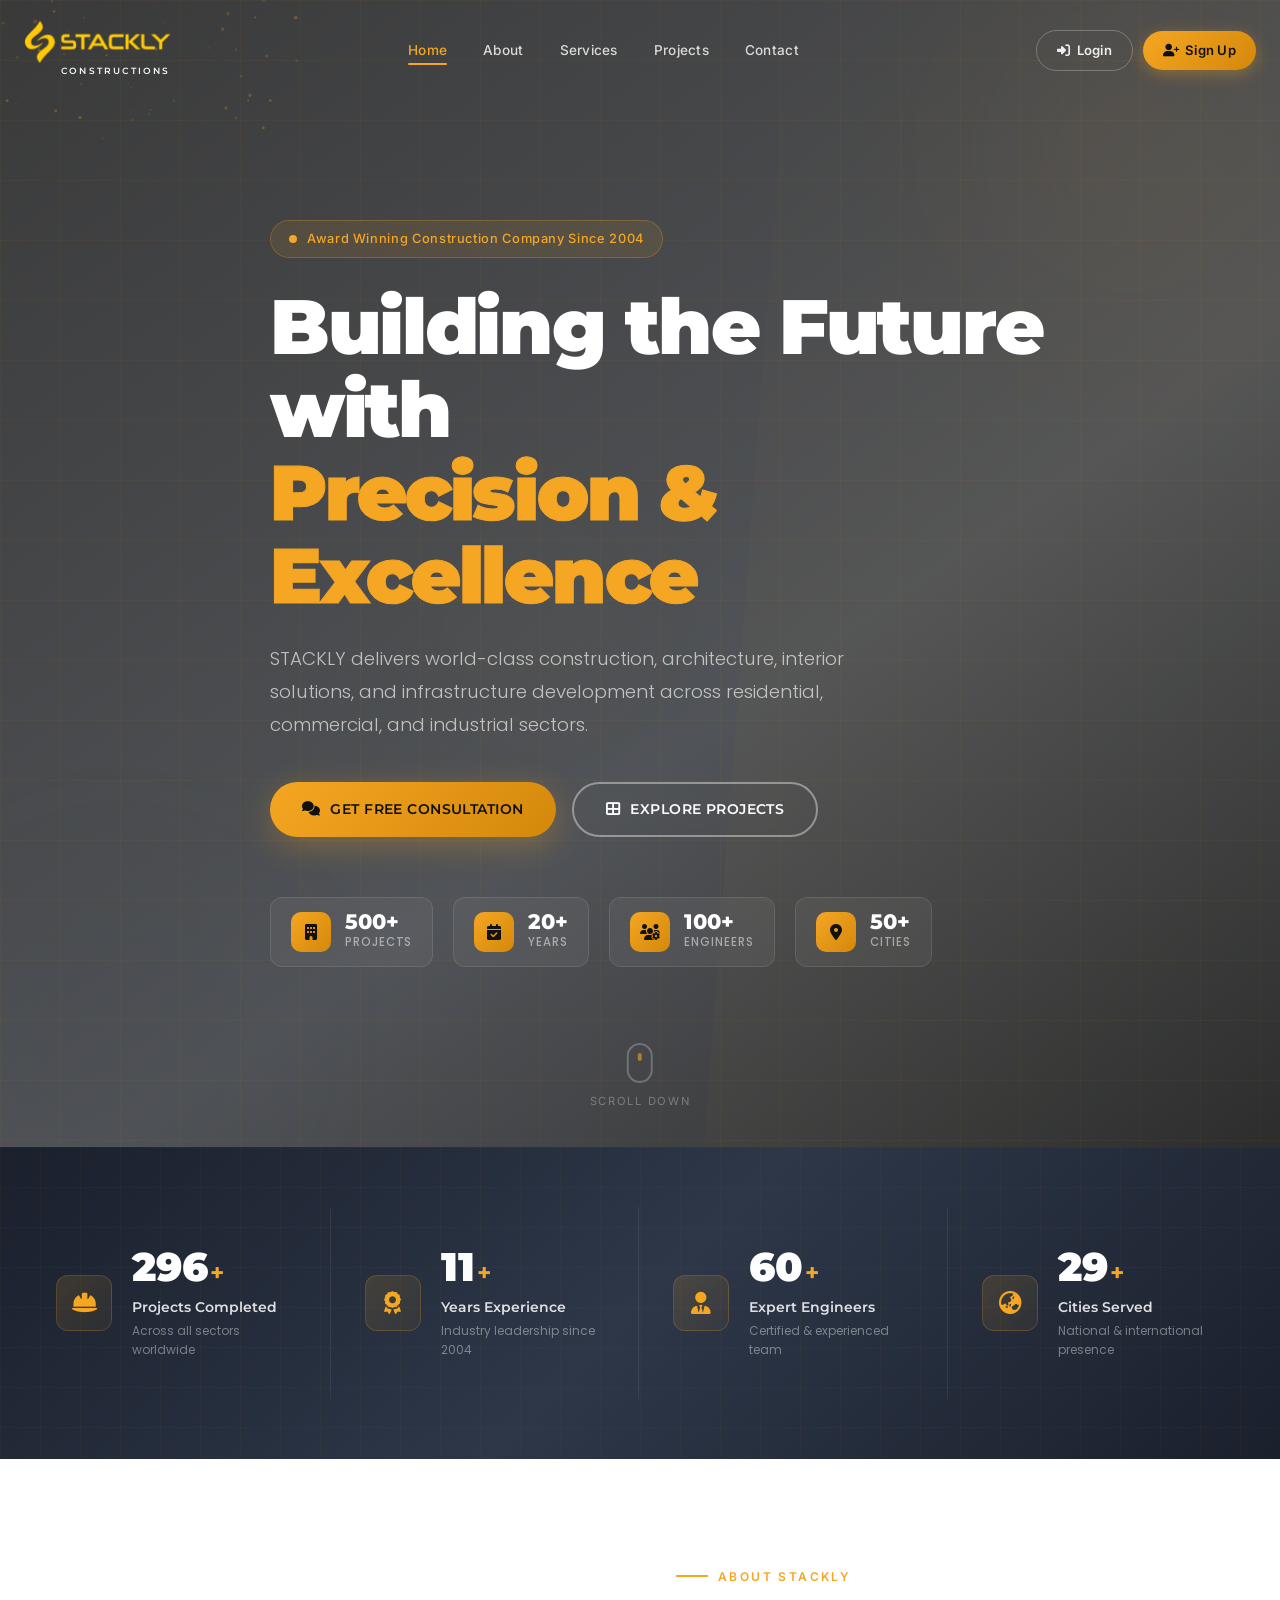
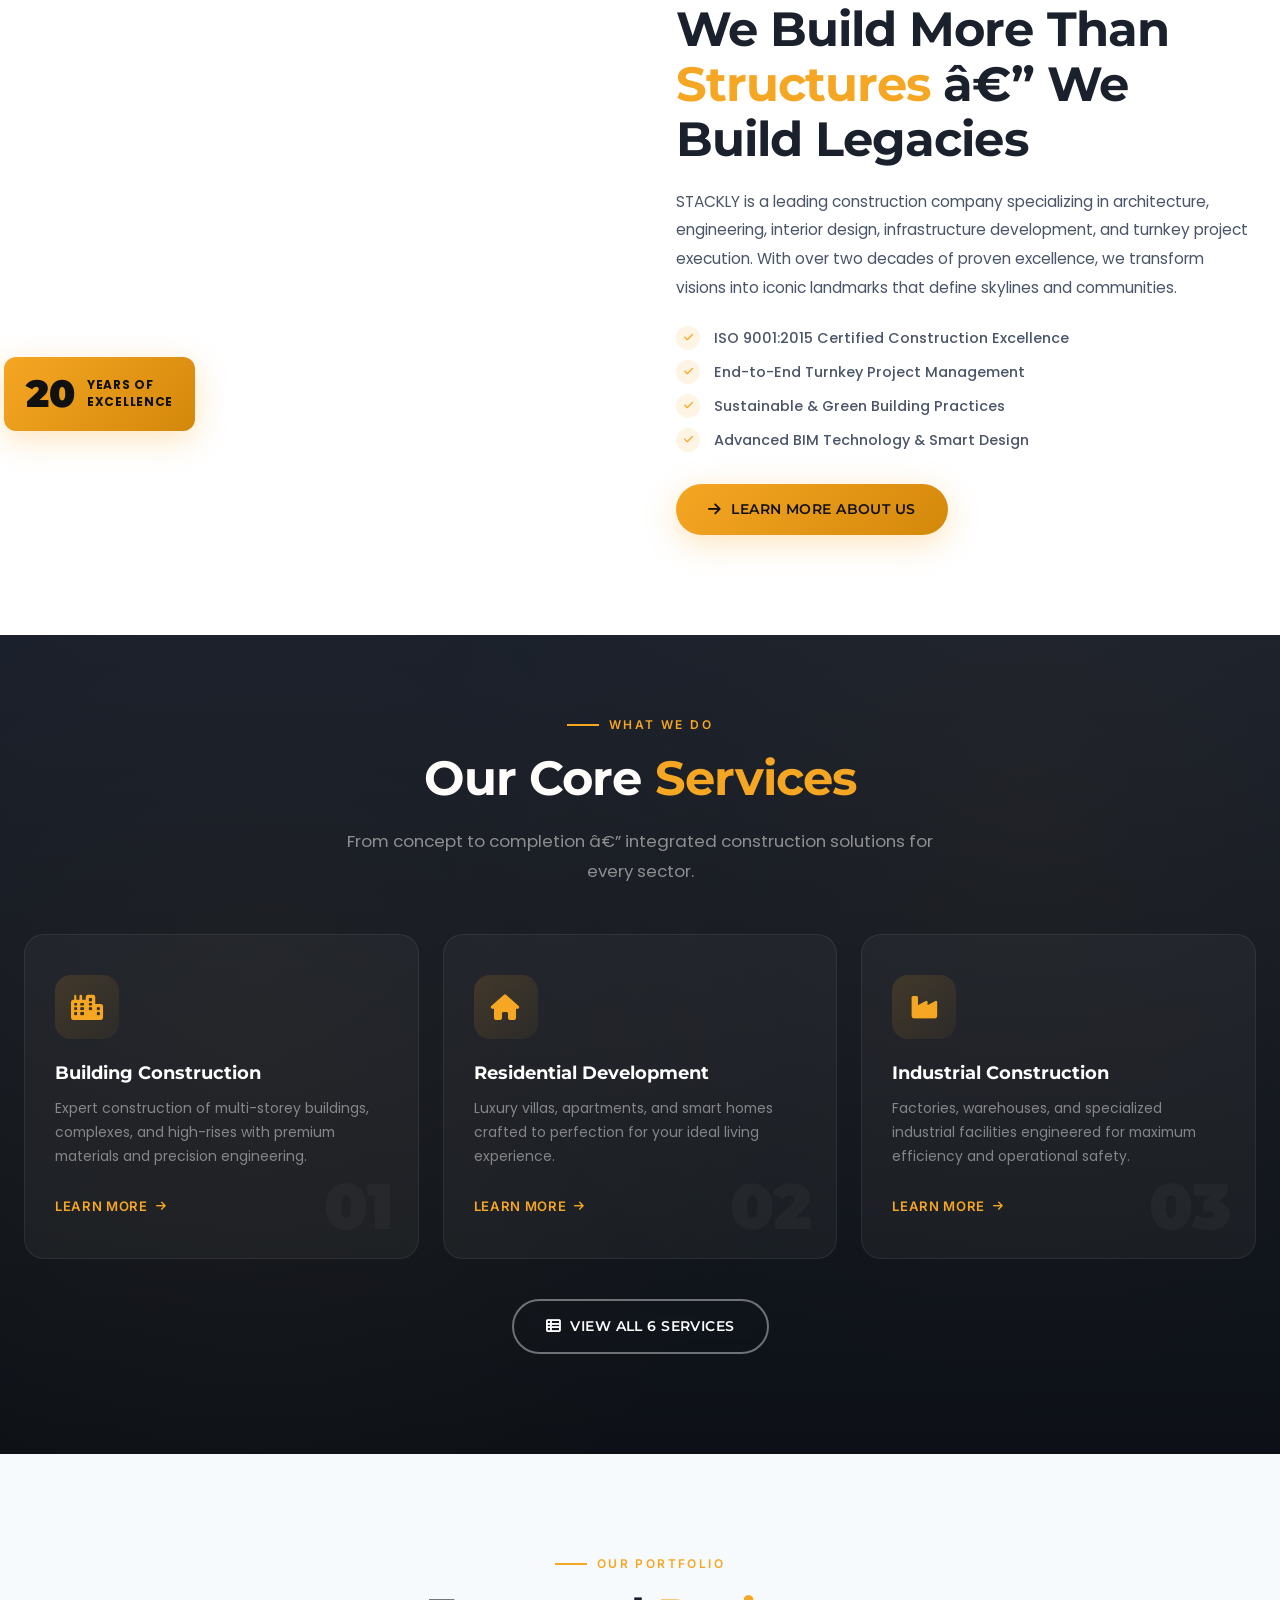
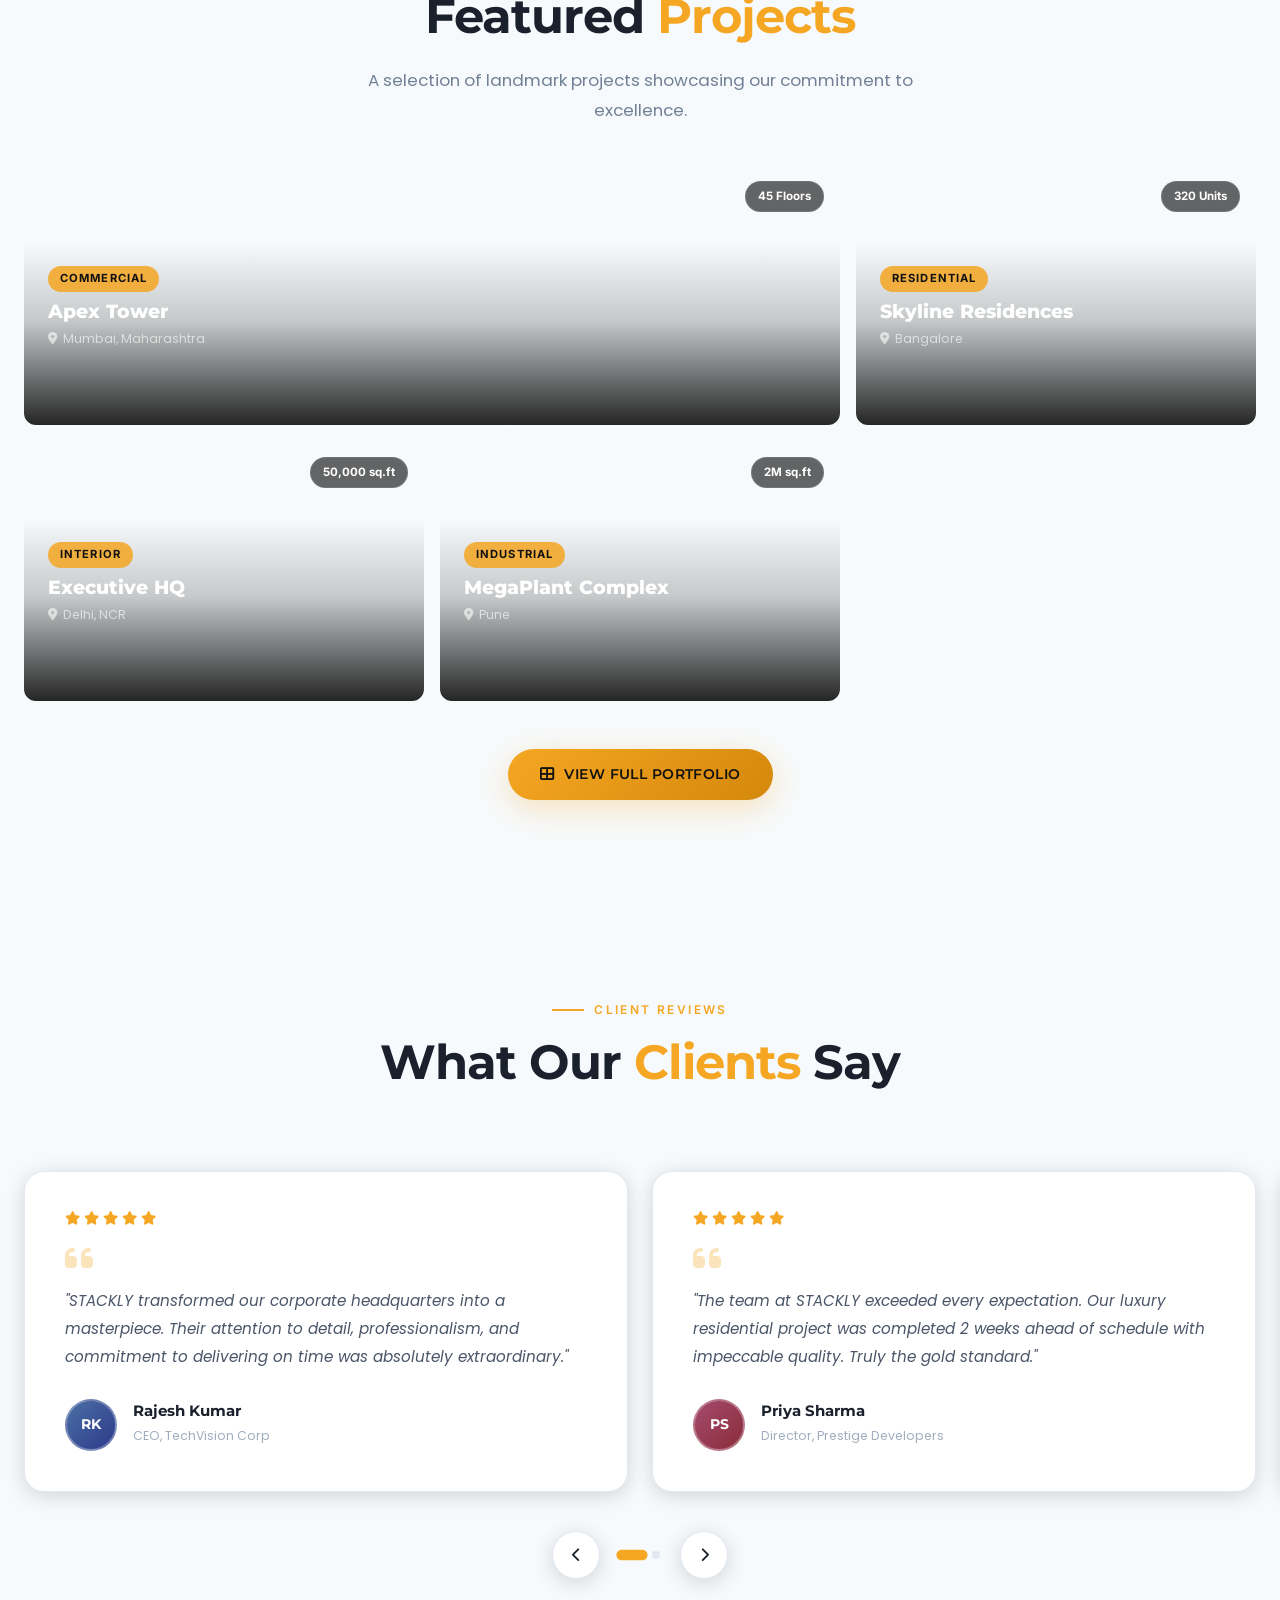
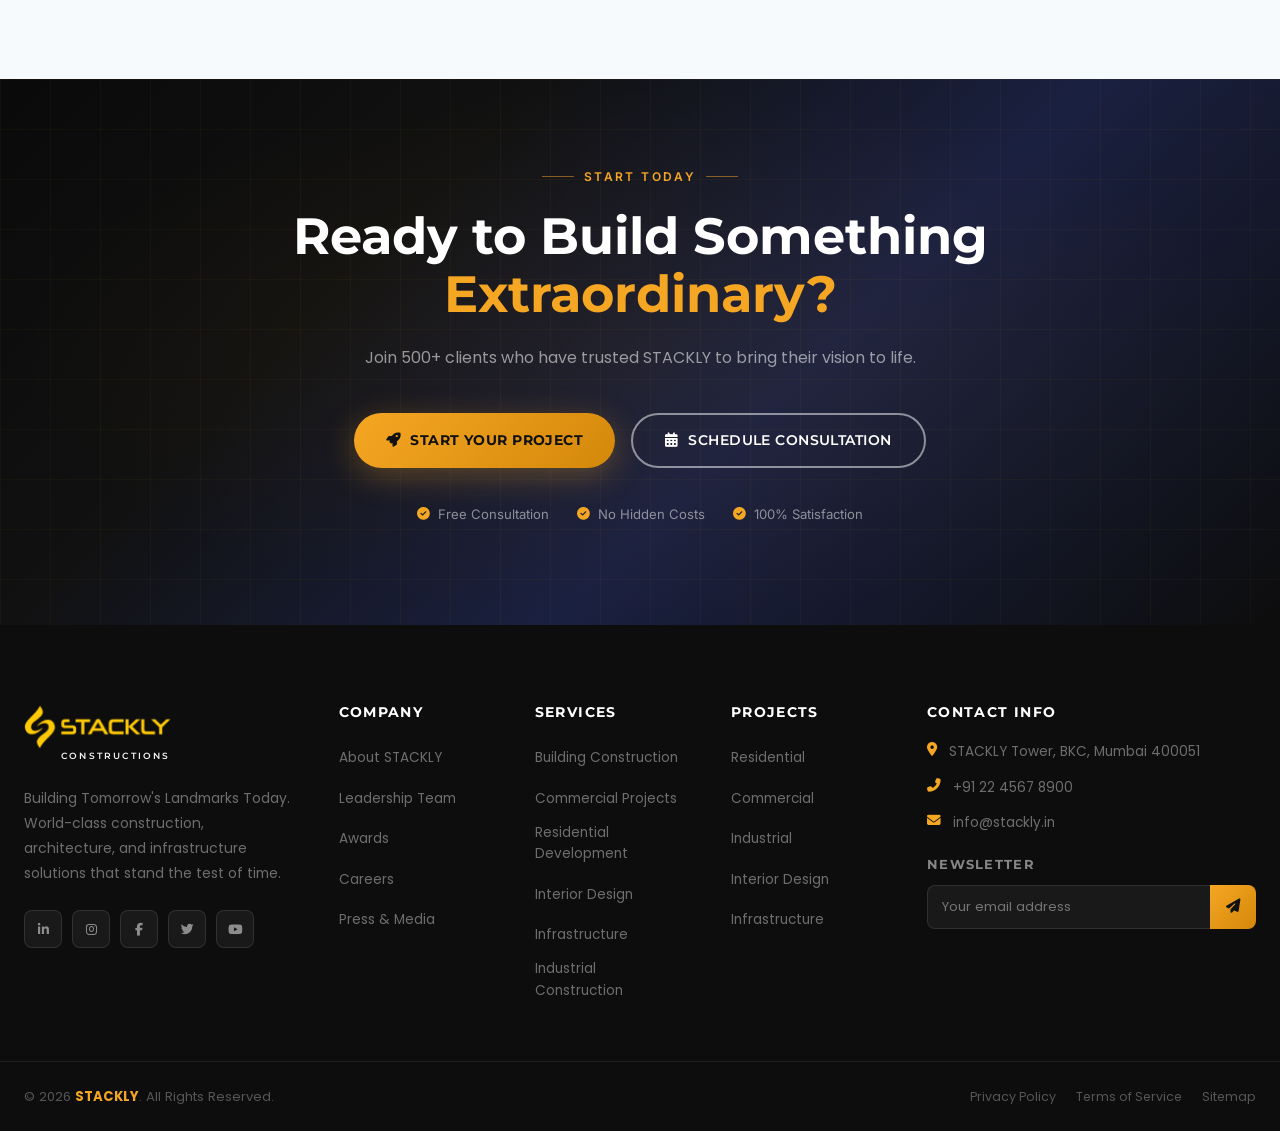
==== commit 18472749: "second commit" ====
--- a/index.html
+++ b/index.html
@@ -16,15 +16,12 @@
 </head>
 <body>
 
-  <!-- â•â•â•â•â•â•â•â•â•â•â• NAVBAR â•â•â•â•â•â•â•â•â•â•â• -->
+  <!-- â NAVBAR â -->
   <nav class="navbar" id="navbar">
     <div class="nav-container">
       <a href="index.html" class="nav-brand">
-        <div class="brand-logo">S</div>
-        <div class="brand-info">
-          <span class="brand-name">STACKLY</span>
-          <span class="brand-tagline">Building Excellence</span>
-        </div>
+        <img src="Stackly logo.png" alt="STACKLY" class="brand-img">
+        <span class="brand-tagline">Constructions</span>
       </a>
       <div class="nav-menu" id="navMenu">
         <a href="index.html"    class="nav-link active">Home</a>
@@ -391,8 +388,8 @@
         <div class="footer-grid">
           <div class="footer-brand-col">
             <a href="index.html" class="footer-brand">
-              <div class="brand-logo">S</div>
-              <div class="brand-info"><span class="brand-name">STACKLY</span><span class="brand-tagline">Building Excellence</span></div>
+              <img src="Stackly logo.png" alt="STACKLY" class="brand-img">
+        <span class="brand-tagline">Constructions</span>
             </a>
             <p class="footer-desc">Building Tomorrow's Landmarks Today. World-class construction, architecture, and infrastructure solutions that stand the test of time.</p>
             <div class="footer-social">
--- a/styles.css
+++ b/styles.css
@@ -200,40 +200,33 @@
 }
 .nav-brand {
   display: flex;
-  align-items: center;
-  gap: 12px;
+  flex-direction: column;
+  align-items: flex-start;
+  gap: 3px;
   text-decoration: none;
 }
-.brand-logo {
-  width: 44px;
+.brand-img {
   height: 44px;
-  background: linear-gradient(135deg, var(--gold) 0%, var(--gold-dark) 100%);
-  color: var(--black);
-  border-radius: 10px;
-  display: flex;
-  align-items: center;
-  justify-content: center;
+  width: auto;
+  display: block;
+  object-fit: contain;
+  flex-shrink: 0;
+  filter: brightness(0) saturate(100%) invert(70%) sepia(88%) saturate(700%) hue-rotate(356deg) brightness(104%);
+}
+.brand-tagline {
+  display: flex;
+  align-items: center;
+  gap: 6px;
   font-family: var(--font-heading);
-  font-size: 1.4rem;
-  font-weight: 900;
-  flex-shrink: 0;
-  box-shadow: var(--shadow-gold);
-}
-.brand-info { display: flex; flex-direction: column; }
-.brand-name {
-  font-family: var(--font-heading);
-  font-size: 1.25rem;
-  font-weight: 900;
-  color: var(--white);
-  letter-spacing: 0.12em;
+  font-size: 0.55rem;
+  font-weight: 600;
+  color:whitesmoke;
+  letter-spacing: 0.25em;
+  text-transform: uppercase;
   line-height: 1;
-}
-.brand-tagline {
-  font-size: 0.6rem;
-  color: var(--gold);
-  letter-spacing: 0.15em;
-  text-transform: uppercase;
-  font-weight: 500;
+  padding-left: 37px;
+  padding-bottom: 5px;
+  
 }
 .nav-menu {
   display: flex;
@@ -1732,6 +1725,24 @@
 }
 .form-group input.error, .form-group textarea.error { border-color: #e53e3e; box-shadow: 0 0 0 3px rgba(229,62,62,0.1); }
 .form-group textarea { resize: vertical; min-height: 120px; }
+
+/* Restore native checkbox appearance overridden by the generic input rule above */
+.form-group input[type="checkbox"],
+.checkbox-wrap input[type="checkbox"] {
+  appearance: auto;
+  -webkit-appearance: auto;
+  width: 16px;
+  height: 16px;
+  min-width: 16px;
+  padding: 0;
+  border: none !important;
+  border-radius: 3px !important;
+  background: transparent !important;
+  box-shadow: none !important;
+  accent-color: var(--gold);
+  cursor: pointer;
+  flex-shrink: 0;
+}
 .field-error { font-size: 0.75rem; color: #e53e3e; font-family: var(--font-accent); min-height: 16px; }
 .form-success {
   display: none;
@@ -1766,7 +1777,7 @@
   grid-template-columns: 1.8fr 1fr 1fr 1fr 1.4fr;
   gap: 48px;
 }
-.footer-brand { display: flex; align-items: center; gap: 12px; margin-bottom: 20px; text-decoration: none; }
+.footer-brand { display: flex; flex-direction: column; align-items: flex-start; gap: 3px; margin-bottom: 20px; text-decoration: none; }
 .footer-desc { font-size: 0.87rem; color: rgba(255,255,255,0.4); line-height: 1.8; margin-bottom: 24px; }
 .footer-social { display: flex; gap: 10px; }
 .footer-social-link {
@@ -2031,6 +2042,25 @@
   padding: 60px 48px;
 }
 .auth-form-container { width: 100%; max-width: 460px; }
+.auth-back-btn {
+  display: inline-flex;
+  align-items: center;
+  gap: 7px;
+  background: none;
+  border: 1.5px solid var(--gray-200);
+  border-radius: var(--radius-sm);
+  color: var(--gray-500);
+  font-family: var(--font-accent);
+  font-size: 0.82rem;
+  font-weight: 600;
+  cursor: pointer;
+  padding: 7px 14px;
+  margin-bottom: 28px;
+  transition: color 0.2s, border-color 0.2s, background 0.2s;
+  text-decoration: none;
+}
+.auth-back-btn i { font-size: 0.72rem; }
+.auth-back-btn:hover { color: var(--gold); border-color: var(--gold); background: rgba(245,166,35,0.05); }
 .auth-form-header { margin-bottom: 36px; }
 .auth-welcome {
   font-size: 0.75rem;
@@ -2160,6 +2190,70 @@
   border-color: var(--gold);
   box-shadow: 0 0 0 3px rgba(245,166,35,0.12);
   background: var(--white);
+}
+/* ── FIELD STATE: ERROR ────────────────────────── */
+.field-wrap.field-error-state {
+  border-color: #fc8181 !important;
+  box-shadow: 0 0 0 3px rgba(252,129,129,0.2) !important;
+}
+.field-wrap.field-error-state .field-icon-box {
+  color: #fc8181;
+  background: linear-gradient(160deg, rgba(252,129,129,0.14) 0%, rgba(252,129,129,0.06) 100%);
+  border-color: rgba(252,129,129,0.2);
+}
+/* ── FIELD STATE: SUCCESS ──────────────────────── */
+.field-wrap.field-success {
+  border-color: #38a169 !important;
+  box-shadow: 0 0 0 3px rgba(56,161,105,0.12) !important;
+}
+.field-wrap.field-success .field-icon-box {
+  color: #38a169;
+  background: linear-gradient(160deg, rgba(56,161,105,0.14) 0%, rgba(56,161,105,0.06) 100%);
+  border-color: rgba(56,161,105,0.2);
+}
+/* ── PASSWORD REQUIREMENTS LIST ───────────────── */
+.pwd-requirements {
+  display: flex;
+  flex-direction: column;
+  gap: 5px;
+  margin-top: 8px;
+}
+.req-item {
+  display: flex;
+  align-items: center;
+  gap: 7px;
+  font-size: 0.77rem;
+  font-family: var(--font-accent);
+  color: var(--gray-400);
+  transition: color 0.2s ease;
+}
+.req-item i { font-size: 0.68rem; width: 12px; text-align: center; transition: color 0.2s; }
+.req-item.met { color: #38a169; }
+/* ── TOAST NOTIFICATION ───────────────────────── */
+.stackly-toast {
+  position: fixed;
+  top: 24px;
+  right: 24px;
+  z-index: 99999;
+  padding: 14px 22px;
+  border-radius: var(--radius-sm);
+  font-family: var(--font-accent);
+  font-size: 0.875rem;
+  font-weight: 600;
+  display: flex;
+  align-items: center;
+  gap: 10px;
+  box-shadow: 0 8px 32px rgba(0,0,0,0.18);
+  transform: translateX(calc(100% + 32px));
+  transition: transform 0.35s cubic-bezier(0.34,1.56,0.64,1);
+  pointer-events: none;
+}
+.stackly-toast.show { transform: translateX(0); }
+.stackly-toast.toast-success { background: #38a169; color: #fff; }
+.stackly-toast.toast-error   { background: #e53e3e; color: #fff; }
+@media (max-width: 480px) {
+  .stackly-toast { top: auto; bottom: 24px; right: 16px; left: 16px; transform: translateY(calc(100% + 32px)); }
+  .stackly-toast.show { transform: translateY(0); }
 }
 .field-wrap.input-error {
   border-color: #e53e3e;
@@ -2610,10 +2704,10 @@
   box-shadow: 0 12px 32px rgba(245,166,35,0.5), 0 0 0 2px rgba(245,166,35,0.2);
 }
 
-/* Nav brand logo spin on brand hover */
-.nav-brand:hover .brand-logo {
-  transform: scale(1.1) rotate(-6deg);
-  box-shadow: 0 10px 30px rgba(245,166,35,0.55);
+/* Nav brand logo hover */
+.nav-brand:hover .brand-img {
+  transform: scale(1.05);
+  filter: brightness(0) saturate(100%) invert(70%) sepia(88%) saturate(700%) hue-rotate(356deg) brightness(120%);
   transition: var(--transition);
 }
 .nav-brand { transition: var(--transition); }
@@ -3157,9 +3251,9 @@
 @media (max-width: 768px) {
   /* Navigation alignment */
   .nav-container { padding: 0 16px; }
-  .nav-brand { gap: 8px; }
-  .brand-name { font-size: 1.1rem; }
-  .brand-tagline { display: none; }
+  .nav-brand { gap: 2px; }
+  .brand-img { height: 36px; }
+  .brand-tagline { font-size: 0.5rem; letter-spacing: 0.18em; padding-left: 38px; }
 
   /* Hero section */
   .hero-content { text-align: center; padding: 0 16px; }
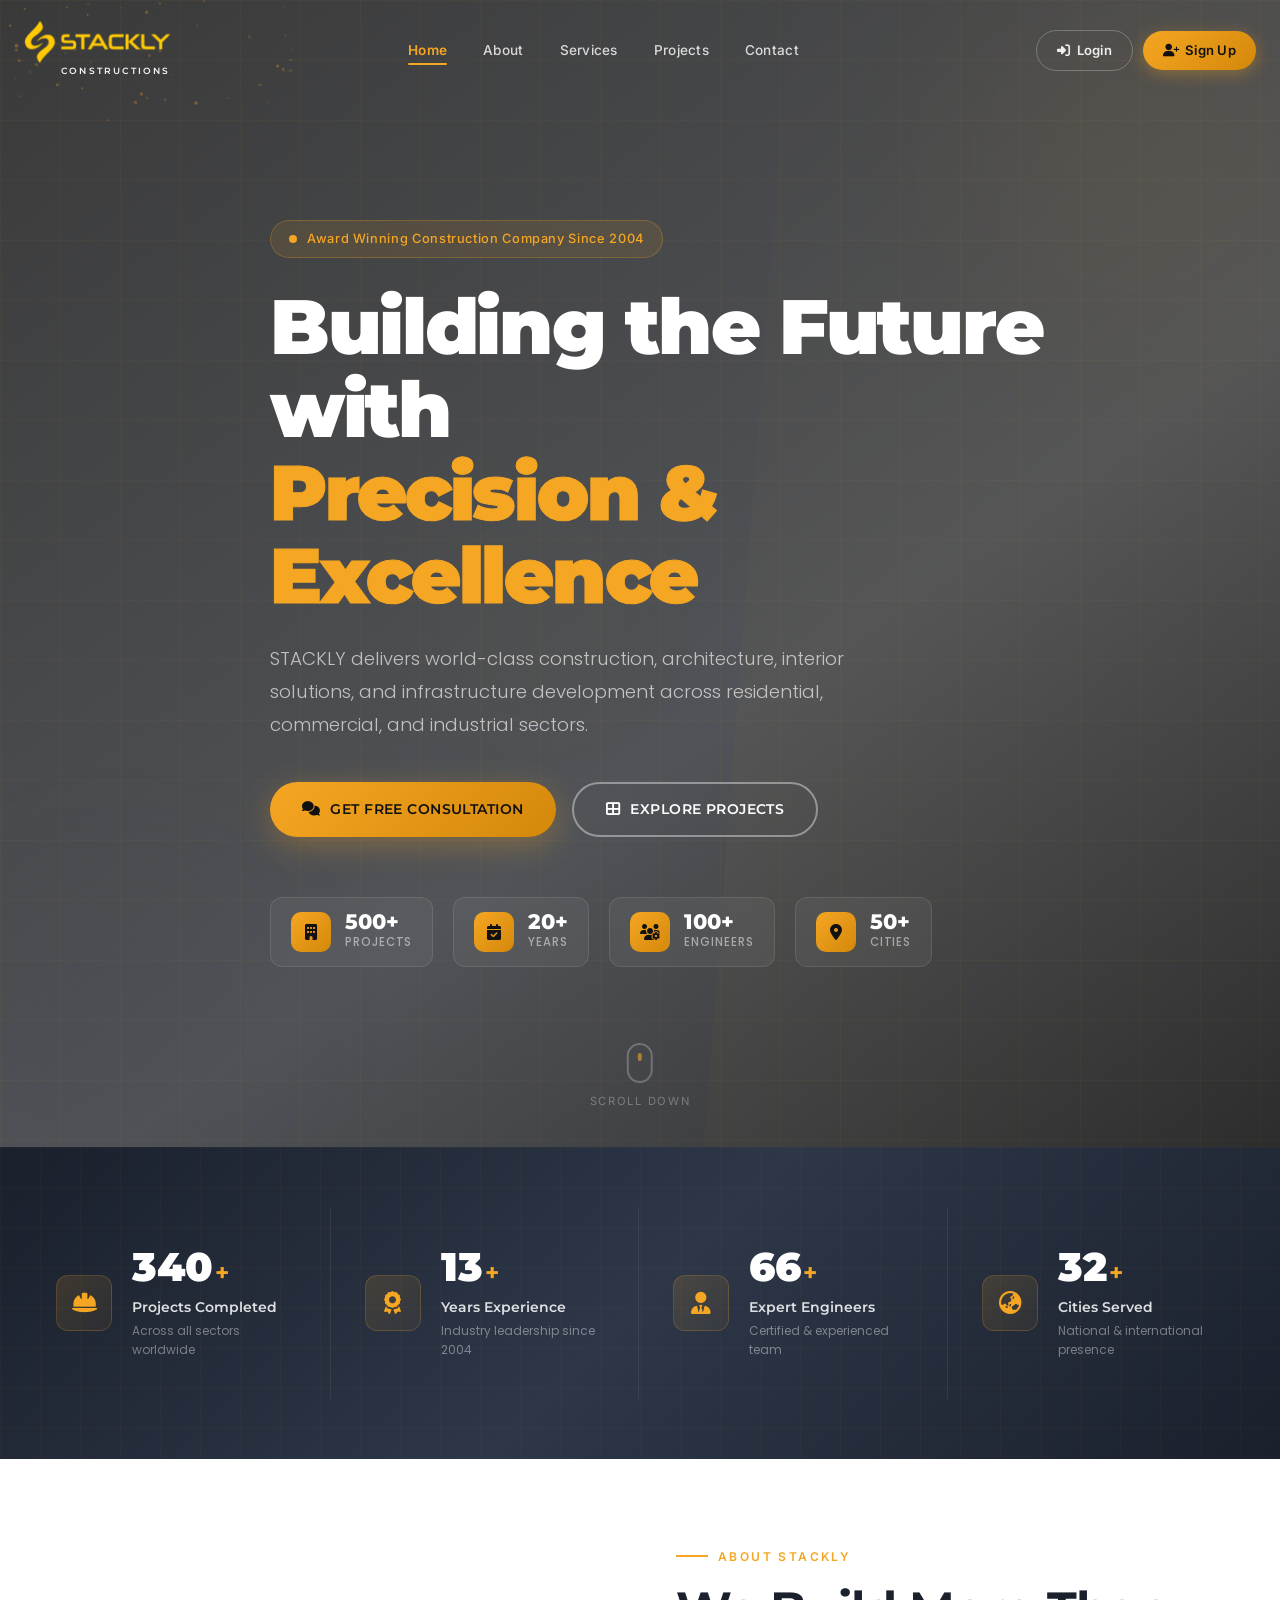
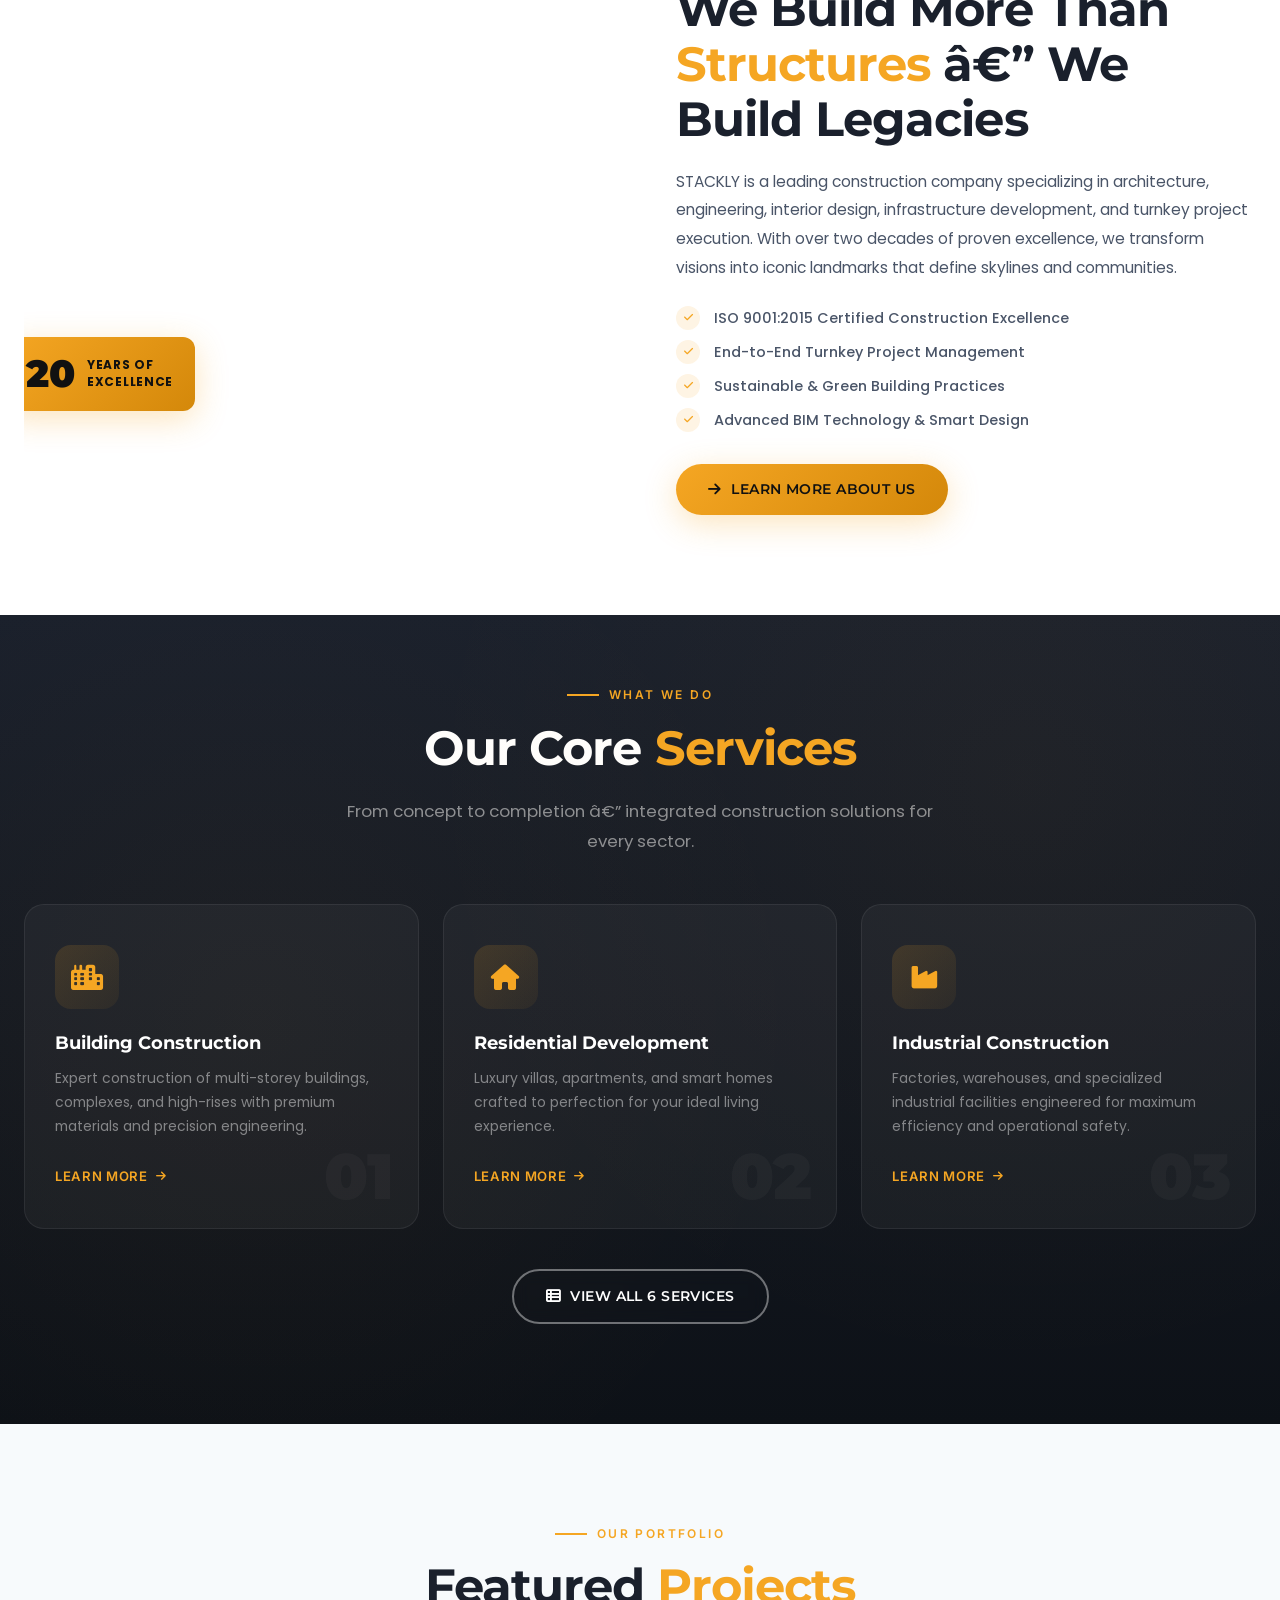
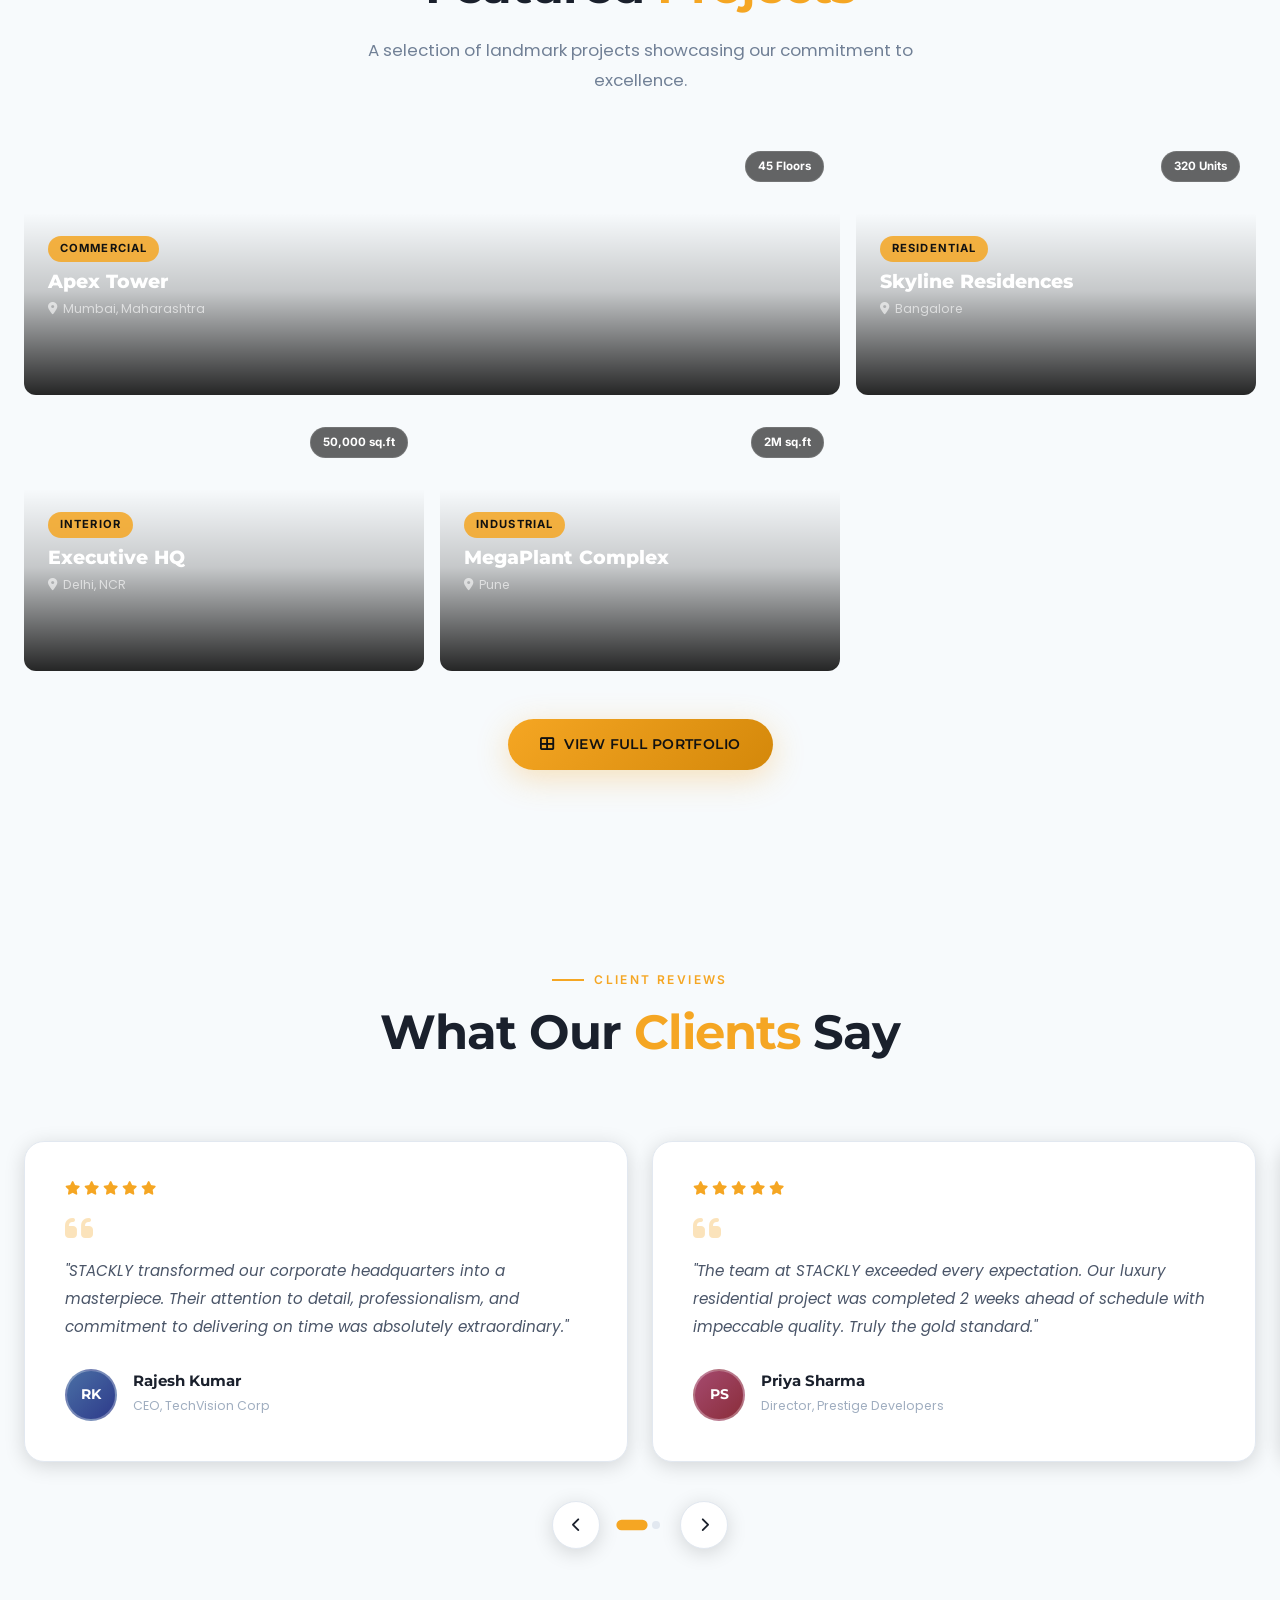
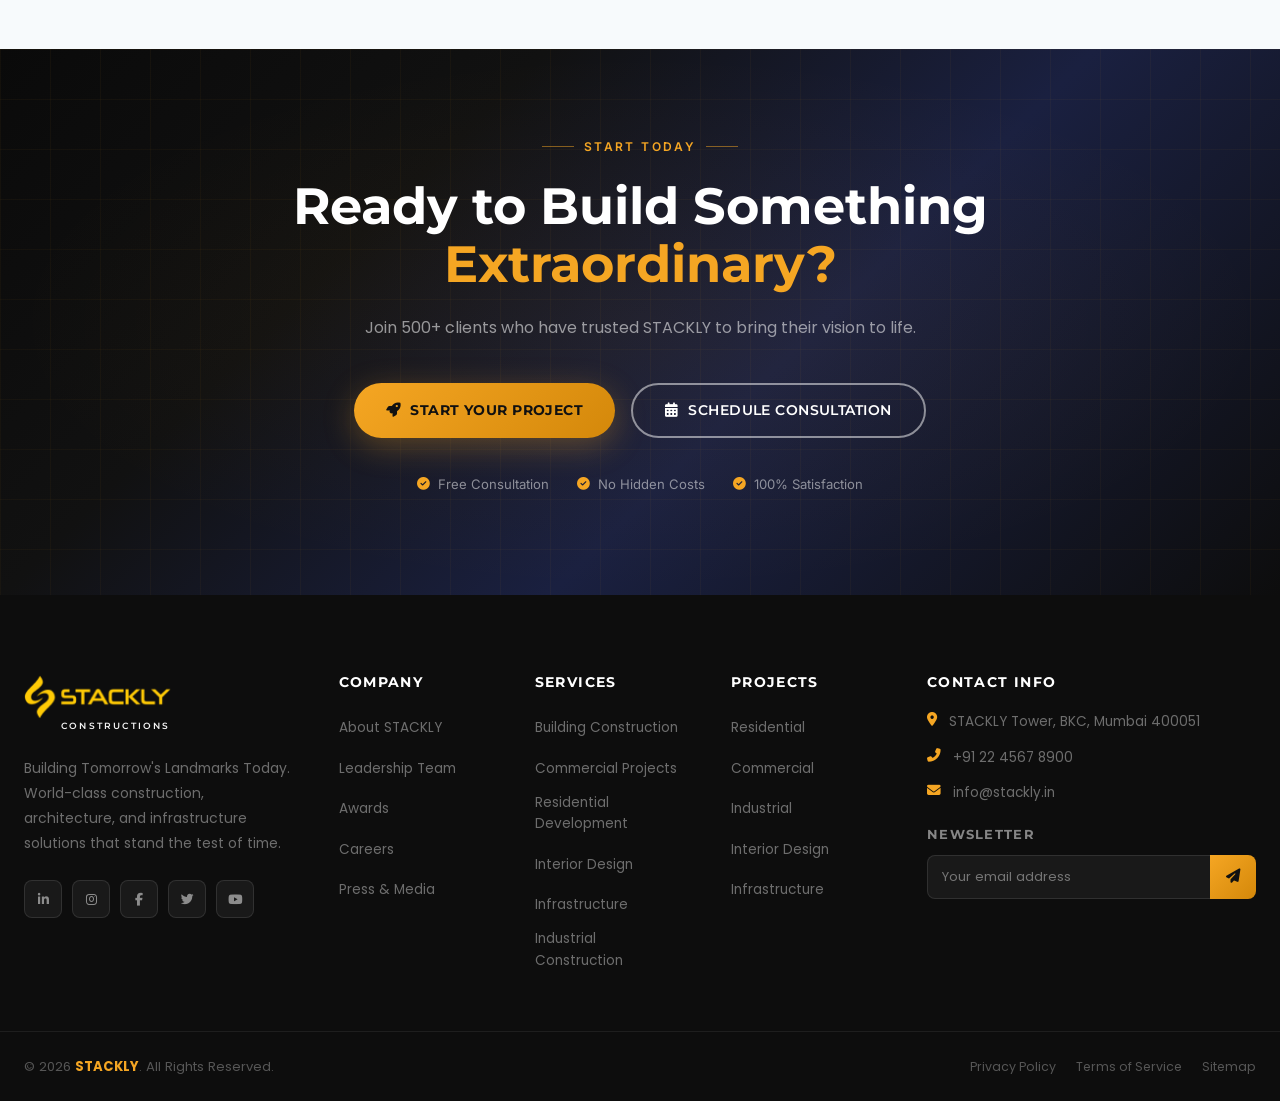
==== commit 6f67fadd: "final update commit" ====
--- a/index.html
+++ b/index.html
@@ -413,22 +413,22 @@
           <div class="footer-links-col">
             <h4 class="footer-col-title">Services</h4>
             <ul class="footer-links">
-              <li><a href="services.html">Building Construction</a></li>
-              <li><a href="services.html">Commercial Projects</a></li>
-              <li><a href="services.html">Residential Development</a></li>
-              <li><a href="services.html">Interior Design</a></li>
-              <li><a href="services.html">Infrastructure</a></li>
-              <li><a href="services.html">Industrial Construction</a></li>
+              <li><a href="services.html#building-construction">Building Construction</a></li>
+              <li><a href="services.html#commercial-projects">Commercial Projects</a></li>
+              <li><a href="services.html#residential-development">Residential Development</a></li>
+              <li><a href="services.html#interior-design">Interior Design</a></li>
+              <li><a href="services.html#infrastructure">Infrastructure</a></li>
+              <li><a href="services.html#industrial-construction">Industrial Construction</a></li>
             </ul>
           </div>
           <div class="footer-links-col">
             <h4 class="footer-col-title">Projects</h4>
             <ul class="footer-links">
-              <li><a href="projects.html">Residential</a></li>
-              <li><a href="projects.html">Commercial</a></li>
-              <li><a href="projects.html">Industrial</a></li>
-              <li><a href="projects.html">Interior Design</a></li>
-              <li><a href="projects.html">Infrastructure</a></li>
+              <li><a href="projects.html#residential">Residential</a></li>
+              <li><a href="projects.html#commercial">Commercial</a></li>
+              <li><a href="projects.html#industrial">Industrial</a></li>
+              <li><a href="projects.html#interior">Interior Design</a></li>
+              <li><a href="projects.html#infrastructure">Infrastructure</a></li>
             </ul>
           </div>
           <div class="footer-contact-col">
--- a/styles.css
+++ b/styles.css
@@ -3256,7 +3256,7 @@
   .brand-tagline { font-size: 0.5rem; letter-spacing: 0.18em; padding-left: 38px; }
 
   /* Hero section */
-  .hero-content { text-align: center; padding: 0 16px; }
+  .hero-content { text-align: center; padding: 48px 16px 0; }
   .hero-buttons { justify-content: center; flex-wrap: wrap; }
   .hero-floating-stats { justify-content: center; }
   .hero-badge { justify-content: center; }
@@ -3417,3 +3417,64 @@
   .footer-bottom-content { flex-direction: column; text-align: center; }
   .footer-bottom-links { justify-content: center; flex-wrap: wrap; gap: 12px; }
 }
+
+/* ======================================================================
+   GLOBAL POLISH — hover enhancements for all pages
+   ====================================================================== */
+
+/* ── AUTH PAGE FADE-IN ──────────────────────────────────────────────── */
+@keyframes authFadeIn { from{opacity:0;transform:translateY(10px)} to{opacity:1;transform:translateY(0)} }
+.auth-form-container { animation: authFadeIn 0.4s ease both; }
+
+/* ── BTN ACTIVE PRESS STATE ─────────────────────────────────────────── */
+.btn:active { transform: translateY(1px) scale(0.98) !important; transition: transform 0.1s, box-shadow 0.1s !important; }
+
+/* ── FORM INPUT HOVER ───────────────────────────────────────────────── */
+.form-group input:hover:not(:focus),
+.form-group textarea:hover:not(:focus),
+.form-group select:hover:not(:focus) { border-color: var(--gold); transition: border-color 0.2s; }
+
+/* ── HOME ABOUT IMAGE ZOOM ──────────────────────────────────────────── */
+.home-about-visual { overflow: hidden; border-radius: var(--radius-lg); }
+
+/* ── CONTACT FORM PANEL HOVER ───────────────────────────────────────── */
+.contact-form-wrap { transition: box-shadow 0.3s ease; }
+.contact-form-wrap:hover { box-shadow: 0 16px 48px rgba(0,0,0,0.08); }
+
+/* ── SELECT HOVER ───────────────────────────────────────────────────── */
+.form-group select { cursor: pointer; }
+
+/* ── PAGE BANNER TITLE SHIMMER ──────────────────────────────────────── */
+.page-banner-title { position: relative; display: inline-block; }
+
+/* ── HERO FLOATING STATS HOVER ──────────────────────────────────────── */
+.float-stat {
+  transition: transform 0.25s ease, box-shadow 0.25s ease, border-color 0.25s ease;
+}
+.float-stat:hover {
+  transform: translateY(-4px) scale(1.03);
+  border-color: rgba(245,166,35,0.3);
+  box-shadow: 0 10px 30px rgba(0,0,0,0.3), 0 0 20px rgba(245,166,35,0.1);
+}
+
+/* ── NAV LINK ACTIVE UNDERLINE ──────────────────────────────────────── */
+.nav-link.active {
+  color: var(--gold) !important;
+  font-weight: 600;
+}
+
+/* ── FORGOT PASSWORD LINK ───────────────────────────────────────────── */
+.forgot-link { transition: color 0.2s, letter-spacing 0.2s; }
+.forgot-link:hover { letter-spacing: 0.02em; }
+
+/* ── TERMS LINK ─────────────────────────────────────────────────────── */
+.terms-link { transition: color 0.2s, opacity 0.2s; }
+.terms-link:hover { opacity: 0.8; }
+
+/* ── CARD ACTION LINKS (auth footer / subtitle) ──────────────────────── */
+.auth-subtitle a, .auth-footer a { transition: color 0.2s, opacity 0.2s; }
+.auth-subtitle a:hover, .auth-footer a:hover { opacity: 0.8; }
+
+/* ── REDUCE EXCESS SECTION PADDING on consecutive same-BG sections ─── */
+.home-about + .home-services { padding-top: 70px; }
+.stats-section + .home-about { padding-top: 80px; }
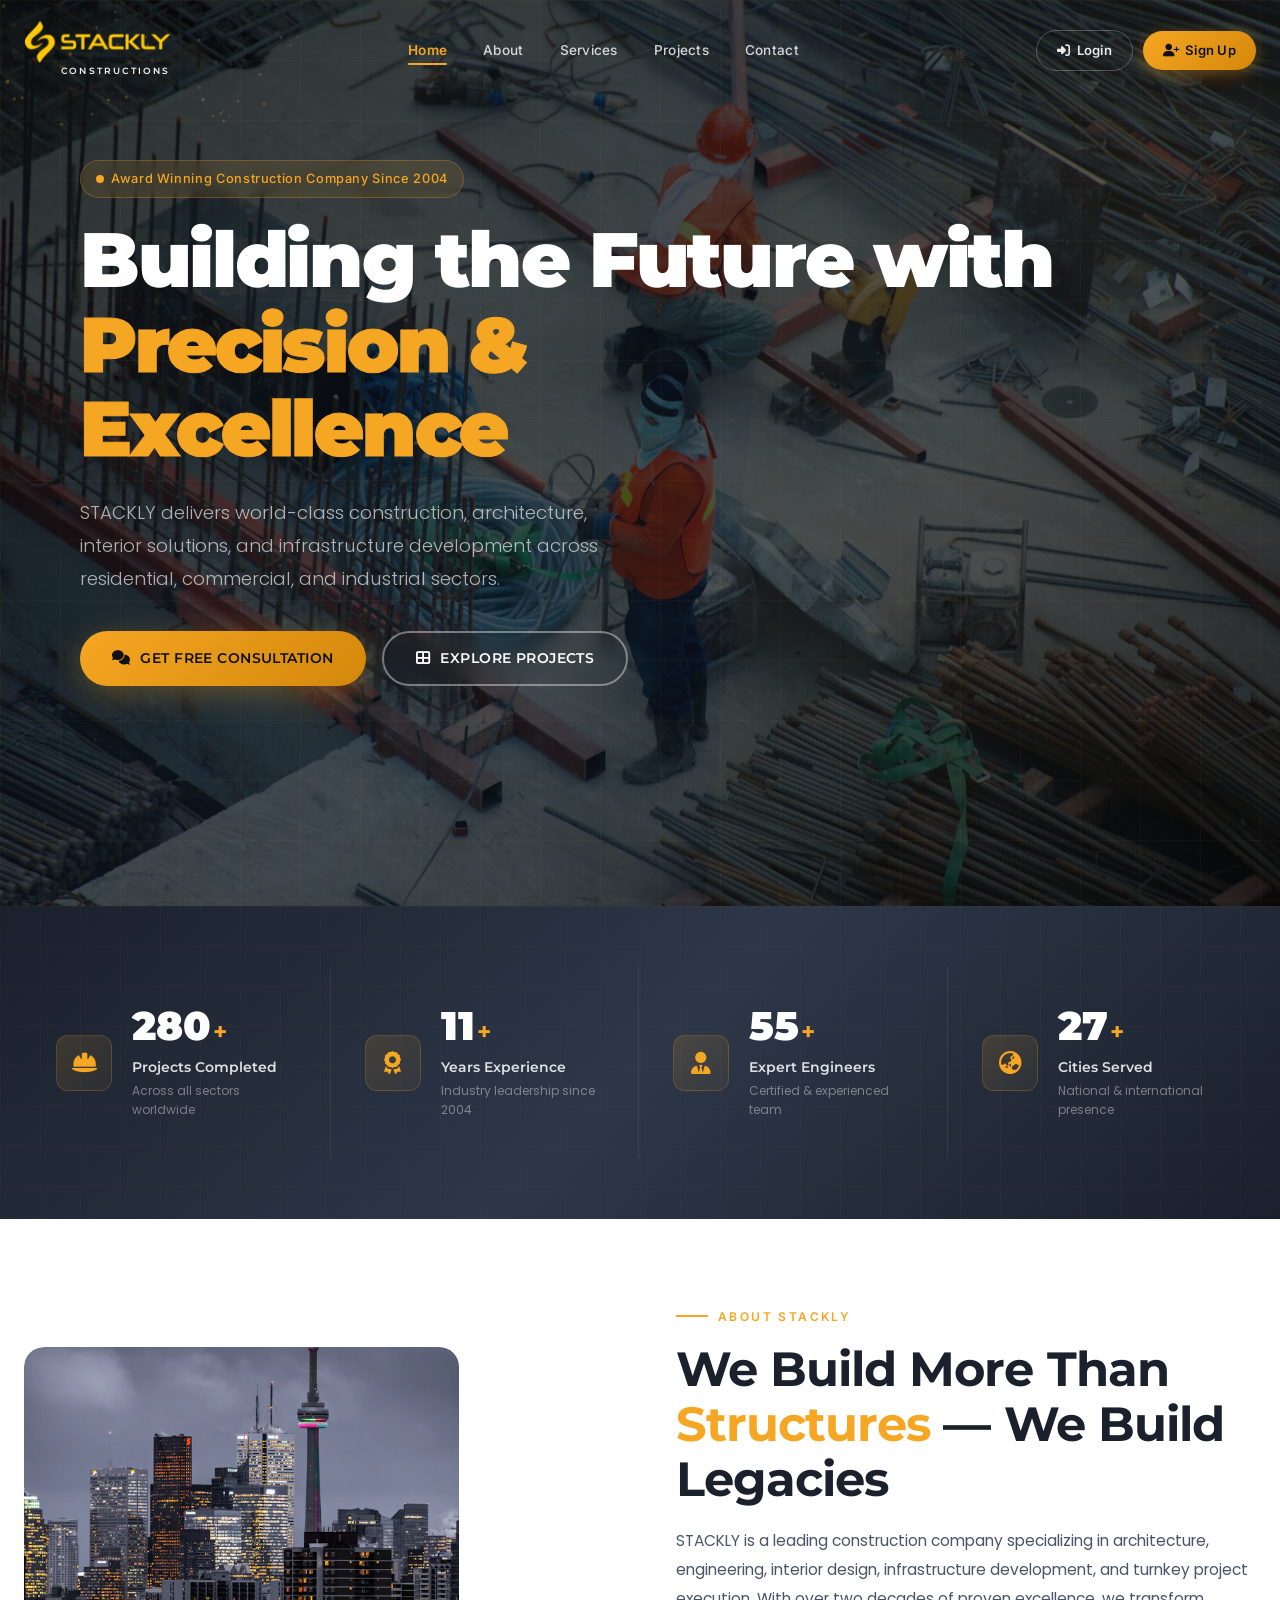
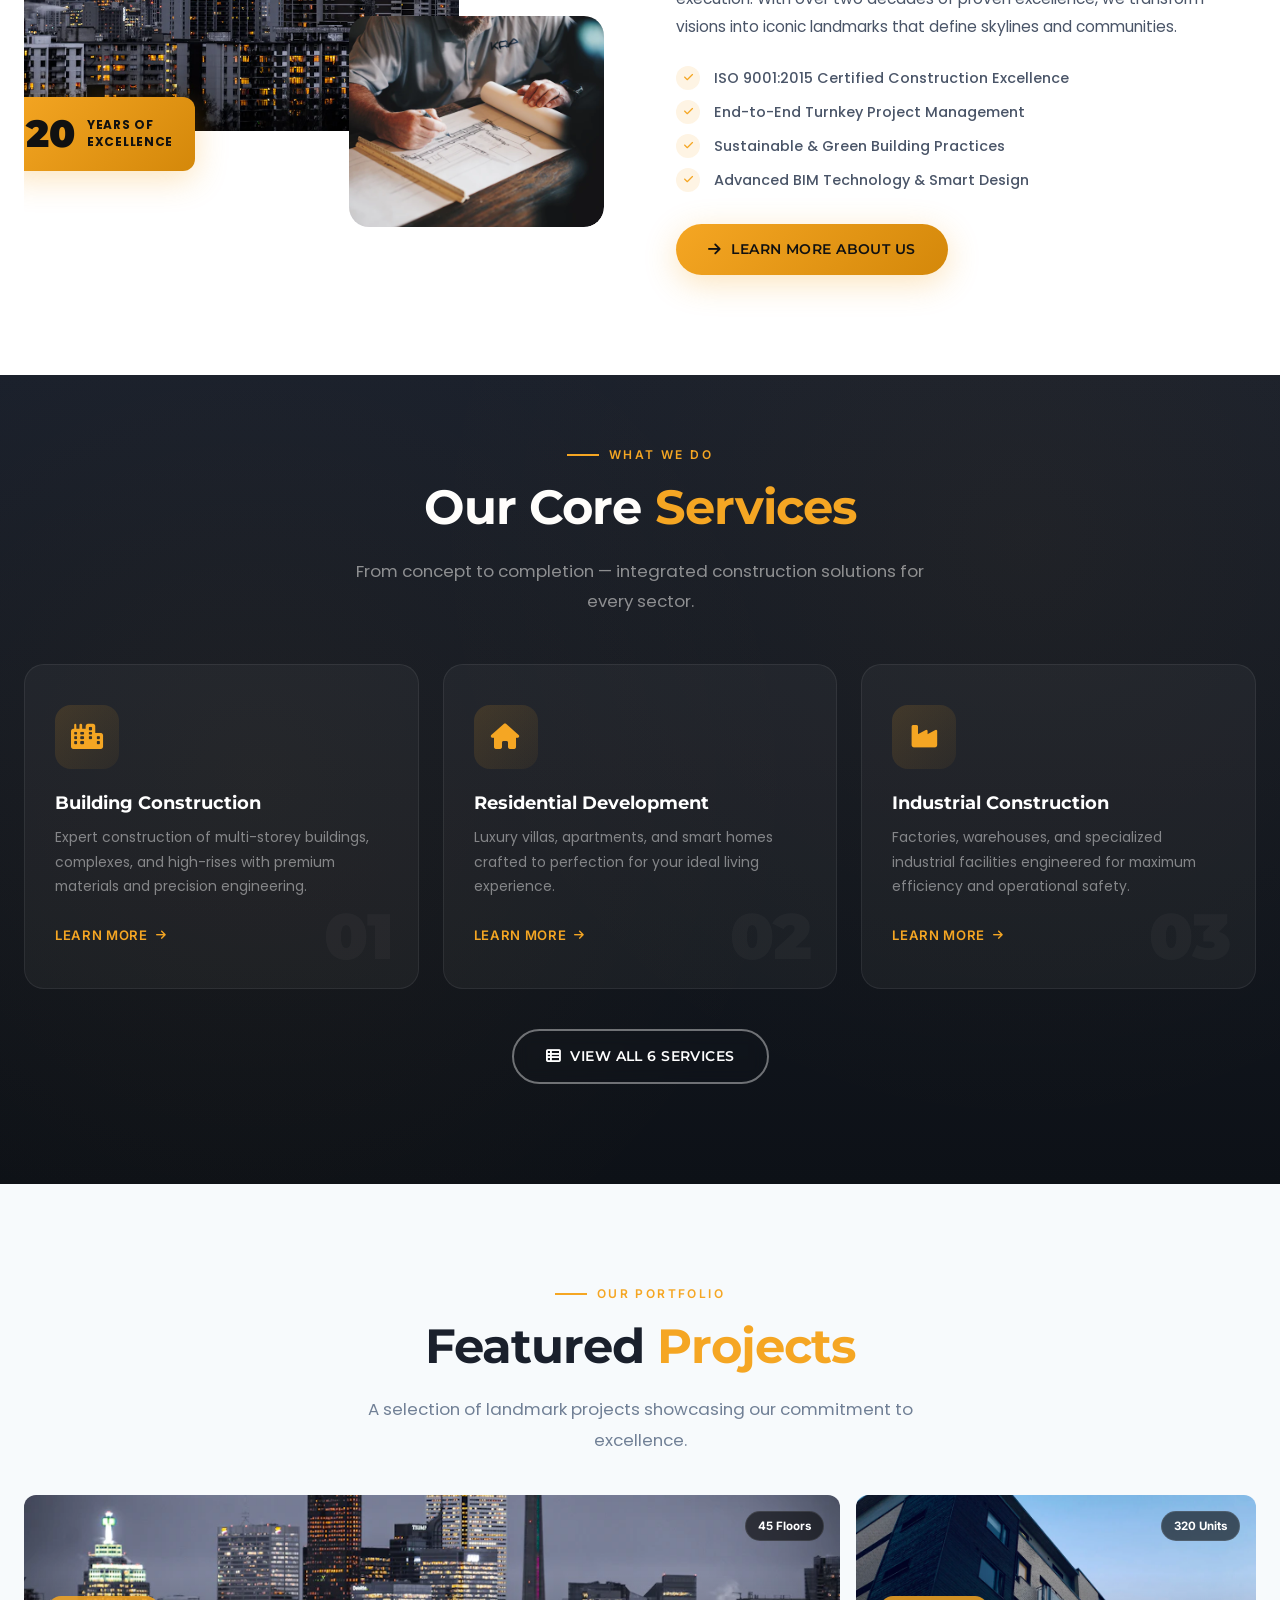
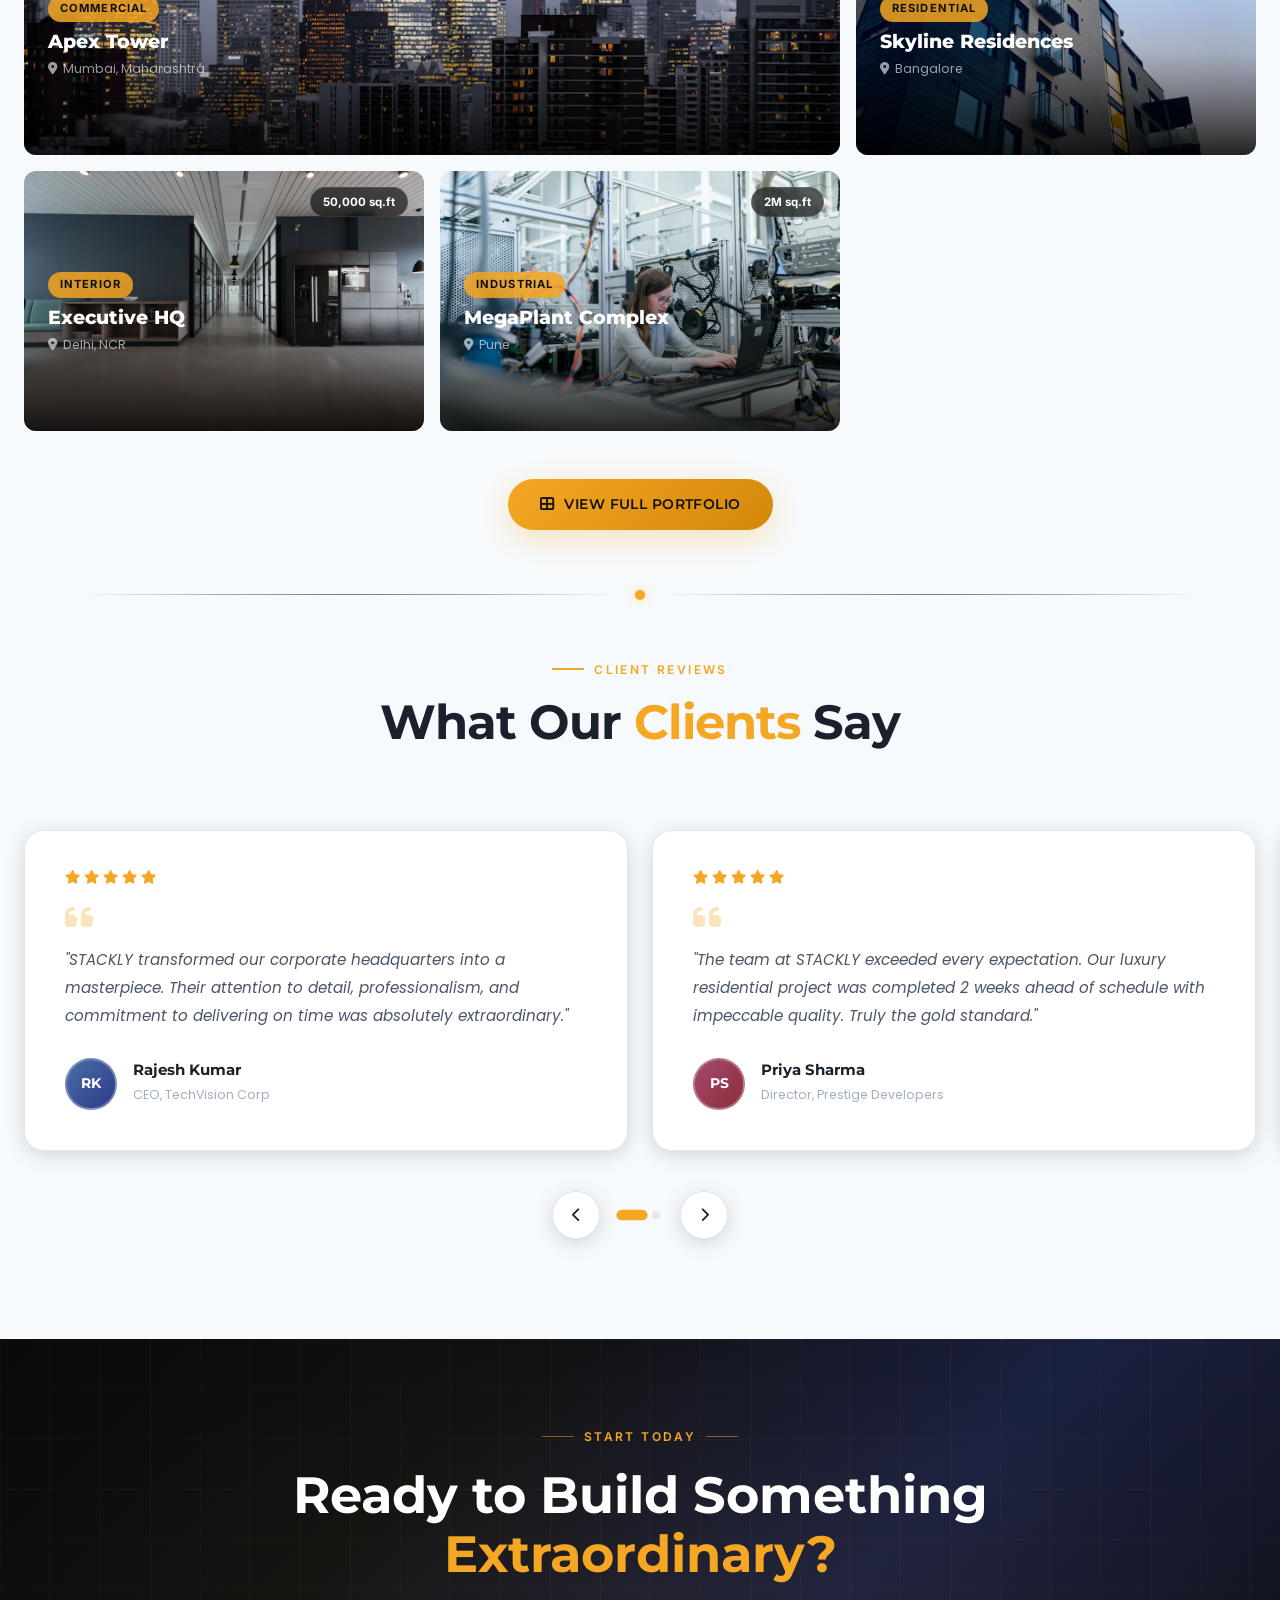
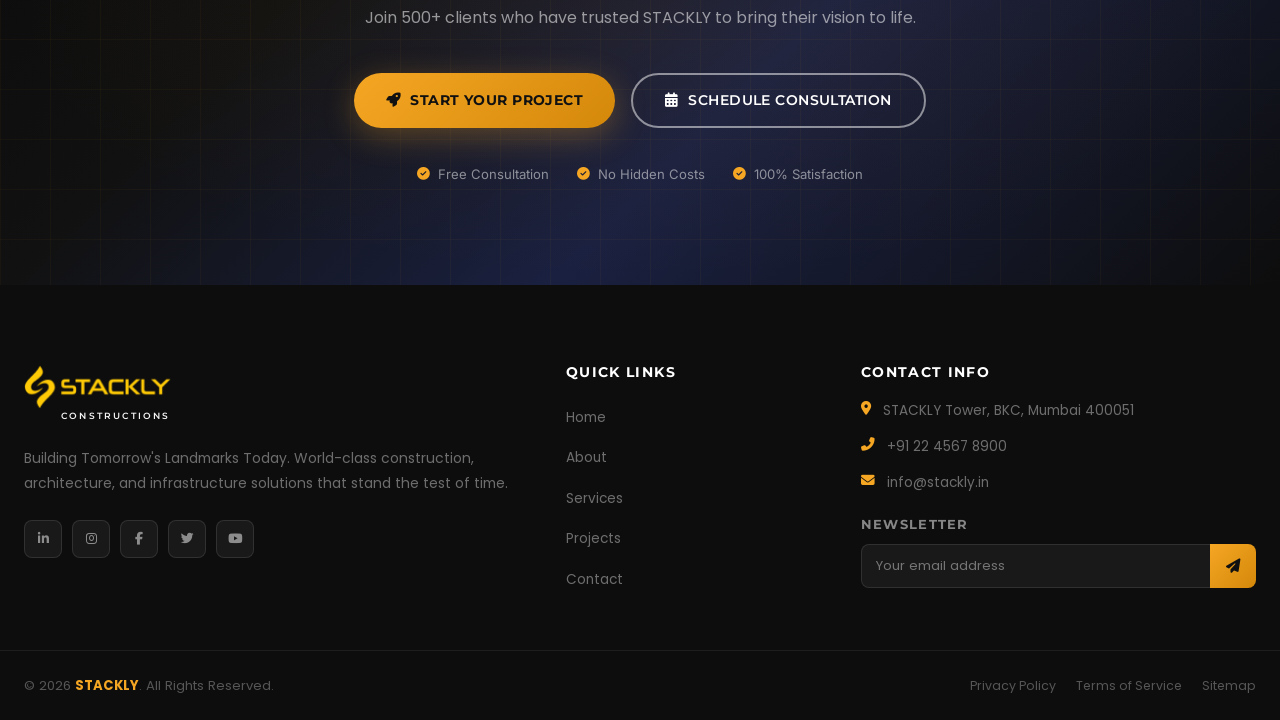
==== commit 4cd0465b: "Final Update" ====
--- a/index.html
+++ b/index.html
@@ -3,7 +3,7 @@
 <head>
   <meta charset="UTF-8">
   <meta name="viewport" content="width=device-width, initial-scale=1.0">
-  <meta name="description" content="STACKLY â€” Building Tomorrow's Landmarks Today. World-class construction, architecture, and infrastructure development.">
+  <meta name="description" content="STACKLY — Building Tomorrow's Landmarks Today. World-class construction, architecture, and infrastructure development.">
   <meta name="keywords" content="construction, architecture, interior design, infrastructure, STACKLY">
   <meta property="og:title" content="STACKLY | Building Tomorrow's Landmarks Today">
   <meta property="og:type" content="website">
@@ -20,7 +20,7 @@
   <nav class="navbar" id="navbar">
     <div class="nav-container">
       <a href="index.html" class="nav-brand">
-        <img src="Stackly logo.png" alt="STACKLY" class="brand-img">
+        <img src="images/Stackly logo.webp" alt="STACKLY" class="brand-img">
         <span class="brand-tagline">Constructions</span>
       </a>
       <div class="nav-menu" id="navMenu">
@@ -81,40 +81,6 @@
         <a href="contact.html"  class="btn btn-primary btn-ripple"><i class="fas fa-comments"></i> Get Free Consultation</a>
         <a href="projects.html" class="btn btn-outline btn-ripple"><i class="fas fa-th-large"></i> Explore Projects</a>
       </div>
-      <div class="hero-floating-stats reveal-up">
-        <div class="float-stat">
-          <div class="float-stat-icon"><i class="fas fa-building"></i></div>
-          <div class="float-stat-info">
-            <span class="float-stat-num">500+</span>
-            <span class="float-stat-label">Projects</span>
-          </div>
-        </div>
-        <div class="float-stat">
-          <div class="float-stat-icon"><i class="fas fa-calendar-check"></i></div>
-          <div class="float-stat-info">
-            <span class="float-stat-num">20+</span>
-            <span class="float-stat-label">Years</span>
-          </div>
-        </div>
-        <div class="float-stat">
-          <div class="float-stat-icon"><i class="fas fa-users-cog"></i></div>
-          <div class="float-stat-info">
-            <span class="float-stat-num">100+</span>
-            <span class="float-stat-label">Engineers</span>
-          </div>
-        </div>
-        <div class="float-stat">
-          <div class="float-stat-icon"><i class="fas fa-map-marker-alt"></i></div>
-          <div class="float-stat-info">
-            <span class="float-stat-num">50+</span>
-            <span class="float-stat-label">Cities</span>
-          </div>
-        </div>
-      </div>
-    </div>
-    <div class="scroll-indicator">
-      <div class="scroll-mouse"><div class="scroll-dot"></div></div>
-      <span>Scroll Down</span>
     </div>
   </section>
 
@@ -182,7 +148,7 @@
         </div>
         <div class="reveal-right">
           <div class="section-label">About STACKLY</div>
-          <h2 class="section-title">We Build More Than <span class="text-gold">Structures</span> â€” We Build Legacies</h2>
+          <h2 class="section-title">We Build More Than <span class="text-gold">Structures</span> — We Build Legacies</h2>
           <p style="color:var(--gray-600);line-height:1.85;margin-bottom:24px;font-size:0.97rem;">
             STACKLY is a leading construction company specializing in architecture, engineering, interior design,
             infrastructure development, and turnkey project execution. With over two decades of proven excellence,
@@ -206,7 +172,7 @@
       <div class="section-header center" style="margin-bottom:48px;">
         <div class="section-label">What We Do</div>
         <h2 class="section-title">Our Core <span class="text-gold">Services</span></h2>
-        <p class="section-subtitle">From concept to completion â€” integrated construction solutions for every sector.</p>
+        <p class="section-subtitle">From concept to completion — integrated construction solutions for every sector.</p>
       </div>
       <div class="services-teaser-grid">
         <article class="service-card reveal-up">
@@ -306,7 +272,15 @@
   </section>
 
   <!-- â•â•â•â•â•â•â•â•â•â•â• TESTIMONIALS â•â•â•â•â•â•â•â•â•â•â• -->
-  <section class="testimonials-section" id="testimonials">
+
+  <!-- Section Divider -->
+  <div class="section-divider">
+    <span class="section-divider-line"></span>
+    <span class="section-divider-dot"></span>
+    <span class="section-divider-line"></span>
+  </div>
+
+    <section class="testimonials-section" id="testimonials">
     <div class="container">
       <div class="section-header center" style="margin-bottom:60px;">
         <div class="section-label">Client Reviews</div>
@@ -388,7 +362,7 @@
         <div class="footer-grid">
           <div class="footer-brand-col">
             <a href="index.html" class="footer-brand">
-              <img src="Stackly logo.png" alt="STACKLY" class="brand-img">
+              <img src="images/Stackly logo.webp" alt="STACKLY" class="brand-img">
         <span class="brand-tagline">Constructions</span>
             </a>
             <p class="footer-desc">Building Tomorrow's Landmarks Today. World-class construction, architecture, and infrastructure solutions that stand the test of time.</p>
@@ -401,34 +375,13 @@
             </div>
           </div>
           <div class="footer-links-col">
-            <h4 class="footer-col-title">Company</h4>
+            <h4 class="footer-col-title">Quick Links</h4>
             <ul class="footer-links">
-              <li><a href="about.html">About STACKLY</a></li>
-              <li><a href="about.html#team">Leadership Team</a></li>
-              <li><a href="about.html#awards">Awards</a></li>
-              <li><a href="#">Careers</a></li>
-              <li><a href="#">Press &amp; Media</a></li>
-            </ul>
-          </div>
-          <div class="footer-links-col">
-            <h4 class="footer-col-title">Services</h4>
-            <ul class="footer-links">
-              <li><a href="services.html#building-construction">Building Construction</a></li>
-              <li><a href="services.html#commercial-projects">Commercial Projects</a></li>
-              <li><a href="services.html#residential-development">Residential Development</a></li>
-              <li><a href="services.html#interior-design">Interior Design</a></li>
-              <li><a href="services.html#infrastructure">Infrastructure</a></li>
-              <li><a href="services.html#industrial-construction">Industrial Construction</a></li>
-            </ul>
-          </div>
-          <div class="footer-links-col">
-            <h4 class="footer-col-title">Projects</h4>
-            <ul class="footer-links">
-              <li><a href="projects.html#residential">Residential</a></li>
-              <li><a href="projects.html#commercial">Commercial</a></li>
-              <li><a href="projects.html#industrial">Industrial</a></li>
-              <li><a href="projects.html#interior">Interior Design</a></li>
-              <li><a href="projects.html#infrastructure">Infrastructure</a></li>
+              <li><a href="index.html">Home</a></li>
+              <li><a href="about.html">About</a></li>
+              <li><a href="services.html">Services</a></li>
+              <li><a href="projects.html">Projects</a></li>
+              <li><a href="contact.html">Contact</a></li>
             </ul>
           </div>
           <div class="footer-contact-col">
--- a/styles.css
+++ b/styles.css
@@ -1,4 +1,4 @@
-/* ============================================================
+﻿/* ============================================================
    STACKLY — Premium Construction Website Stylesheet
    ============================================================ */
 
@@ -180,7 +180,7 @@
   top: 0; left: 0; right: 0;
   z-index: 1000;
   padding: 20px 0;
-  transition: var(--transition-slow);
+  transition: var(--transition-fast);
 }
 .navbar.scrolled {
   background: rgba(13, 13, 13, 0.95);
@@ -377,7 +377,7 @@
 .hero {
   min-height: 100vh;
   background: linear-gradient(145deg, #080808 0%, #0f0f0f 25%, #111827 55%, #0d1117 100%);
-  background-image: url('https://images.unsplash.com/photo-1504307651254-35680f356dfd?auto=format&fit=crop&w=1800&q=70&fm=webp');
+  background-image: url('images/hero-city-skyline.webp');
   background-size: cover;
   background-position: center;
   position: relative;
@@ -456,23 +456,22 @@
   width: 100%;
   max-width: var(--container-width);
   margin: 0 auto;
-  padding: 120px 24px 80px;
+  padding: 60px 80px 120px;
   display: flex;
   flex-direction: column;
   align-items: flex-start;
-  max-width: 900px;
-  padding-left: 80px;
+  justify-content: center;
 }
 
 .hero-badge {
   display: inline-flex;
   align-items: center;
-  gap: 10px;
+  gap: 7px;
   background: rgba(245,166,35,0.1);
   border: 1px solid rgba(245,166,35,0.25);
   border-radius: 50px;
-  padding: 8px 18px;
-  margin-bottom: 28px;
+  padding: 8px 15px;
+  margin-bottom: 20px;
   font-size: 0.8rem;
   font-weight: 500;
   color: var(--gold);
@@ -496,7 +495,7 @@
   font-size: clamp(2.5rem, 6vw, 5rem);
   font-weight: 900;
   color: var(--white);
-  line-height: 1.08;
+  line-height: 1.1;
   letter-spacing: -0.03em;
   margin-bottom: 24px;
 }
@@ -510,8 +509,8 @@
   font-size: clamp(1rem, 2vw, 1.15rem);
   color: rgba(255,255,255,0.65);
   line-height: 1.8;
-  margin-bottom: 40px;
-  max-width: 620px;
+  margin-bottom: 36px;
+  max-width: 560px;
   font-weight: 300;
 }
 
@@ -519,12 +518,11 @@
   display: flex;
   gap: 16px;
   flex-wrap: wrap;
-  margin-bottom: 60px;
 }
 
 .hero-floating-stats {
   display: flex;
-  gap: 20px;
+  gap: 16px;
   flex-wrap: wrap;
 }
 .float-stat {
@@ -735,19 +733,19 @@
   width: 100%;
   height: 100%;
   background: linear-gradient(145deg, #1a2a4a 0%, #2d3a5a 40%, #1a1a2e 100%);
-  background-image: url('https://images.unsplash.com/photo-1486718448742-163732cd1544?auto=format&fit=crop&w=700&q=80&fm=webp');
+  background-image: url('images/architecture-orange.webp');
   background-size: cover; background-position: center;
 }
 .sec-img-1 {
   flex: 1;
   background: linear-gradient(145deg, #2d1a1a 0%, #4a2525 100%);
-  background-image: url('https://images.unsplash.com/photo-1504307651254-35680f356dfd?auto=format&fit=crop&w=500&q=80&fm=webp');
+  background-image: url('images/hero-city-skyline.webp');
   background-size: cover; background-position: center;
 }
 .sec-img-2 {
   flex: 1;
   background: linear-gradient(145deg, #1a2d1a 0%, #254a25 100%);
-  background-image: url('https://images.unsplash.com/photo-1503387762-592deb58ef4e?auto=format&fit=crop&w=500&q=80&fm=webp');
+  background-image: url('images/architect-blueprint.webp');
   background-size: cover; background-position: center;
 }
 .placeholder-content { display: none; }
@@ -1013,32 +1011,32 @@
 .project-card:hover .project-visual { transform: scale(1.04); }
 .commercial-1 {
   background: linear-gradient(145deg, #1a2a4a 0%, #243557 40%, #0d1a30 100%);
-  background-image: url('https://images.unsplash.com/photo-1486325212027-8081e485255e?auto=format&fit=crop&w=900&q=80&fm=webp');
+  background-image: url('images/interior-hallway.webp');
   background-size: cover; background-position: center;
 }
 .residential-1 {
   background: linear-gradient(145deg, #2a1a3a 0%, #382450 40%, #1a0d28 100%);
-  background-image: url('https://images.unsplash.com/photo-1545324418-cc1a3fa10c00?auto=format&fit=crop&w=900&q=80&fm=webp');
+  background-image: url('images/skyline-residences.webp');
   background-size: cover; background-position: center;
 }
 .interior-1 {
   background: linear-gradient(145deg, #3a2a1a 0%, #4a3320 40%, #281a0d 100%);
-  background-image: url('https://images.unsplash.com/photo-1497366216548-37526070297c?auto=format&fit=crop&w=900&q=80&fm=webp');
+  background-image: url('images/office-interior.webp');
   background-size: cover; background-position: center;
 }
 .industrial-1 {
   background: linear-gradient(145deg, #1a2a1a 0%, #233323 40%, #0d1a0d 100%);
-  background-image: url('https://images.unsplash.com/photo-1565688534273-7d78dc4b7a3f?auto=format&fit=crop&w=900&q=80&fm=webp');
+  background-image: url('images/megaplant-industrial.webp');
   background-size: cover; background-position: center;
 }
 .commercial-2 {
   background: linear-gradient(145deg, #1a1a3a 0%, #252540 40%, #0d0d28 100%);
-  background-image: url('https://images.unsplash.com/photo-1555636222-cae831e670b3?auto=format&fit=crop&w=900&q=80&fm=webp');
+  background-image: url('images/construction-site.webp');
   background-size: cover; background-position: center;
 }
 .residential-2 {
   background: linear-gradient(145deg, #3a1a1a 0%, #4a2020 40%, #280d0d 100%);
-  background-image: url('https://images.unsplash.com/photo-1600585154340-be6161a56a0c?auto=format&fit=crop&w=900&q=80&fm=webp');
+  background-image: url('images/modern-house.webp');
   background-size: cover; background-position: center;
 }
 
@@ -1281,9 +1279,33 @@
 
 /* ===================== 15. TESTIMONIALS SECTION ===================== */
 .testimonials-section {
-  padding: var(--section-pad);
+  padding: 60px 0 100px;
   background: var(--off-white);
   overflow: hidden;
+}
+
+/* Section divider between projects and testimonials */
+.section-divider {
+  display: flex;
+  align-items: center;
+  gap: 16px;
+  max-width: var(--container-width);
+  margin: 0 auto;
+  padding: 0 80px;
+  background: var(--off-white);
+}
+.section-divider-line {
+  flex: 1;
+  height: 1px;
+  background: linear-gradient(90deg, transparent, rgba(30,30,30,0.35), rgba(30,30,30,0.6), rgba(30,30,30,0.35), transparent);
+}
+.section-divider-dot {
+  width: 10px;
+  height: 10px;
+  background: var(--gold);
+  border-radius: 50%;
+  flex-shrink: 0;
+  box-shadow: 0 0 8px rgba(245,166,35,0.5);
 }
 .testimonials-slider { position: relative; }
 .testimonials-track {
@@ -1774,7 +1796,7 @@
 .footer-top { padding: 80px 0 60px; }
 .footer-grid {
   display: grid;
-  grid-template-columns: 1.8fr 1fr 1fr 1fr 1.4fr;
+  grid-template-columns: 2fr 1fr 1.6fr;
   gap: 48px;
 }
 .footer-brand { display: flex; flex-direction: column; align-items: flex-start; gap: 3px; margin-bottom: 20px; text-decoration: none; }
@@ -2321,8 +2343,8 @@
   .projects-grid { grid-template-columns: repeat(2, 1fr); }
   .project-card.large { grid-row: span 1; }
   .team-grid { grid-template-columns: repeat(2, 1fr); }
-  .footer-grid { grid-template-columns: repeat(3, 1fr); }
-  .footer-brand-col { grid-column: span 3; }
+  .footer-grid { grid-template-columns: 1fr 1fr; }
+  .footer-brand-col { grid-column: span 2; }
   .timeline::before { left: 28px; }
   .timeline-item { grid-template-columns: auto 1fr; gap: 20px; direction: ltr !important; }
   .timeline-item .timeline-marker { grid-column: 1; grid-row: 1; }
@@ -2335,7 +2357,7 @@
 
 @media (max-width: 900px) {
   :root { --section-pad: 70px 0; }
-  .hero-content { padding-left: 24px; max-width: 100%; }
+  .hero-content { padding: 100px 24px; }
   .about-grid { grid-template-columns: 1fr; gap: 48px; }
   .about-image-composition { height: 380px; }
   .why-grid { grid-template-columns: repeat(2, 1fr); }
@@ -2360,9 +2382,8 @@
   .stats-grid { grid-template-columns: 1fr; }
   .stat-card { border-right: none; border-bottom: 1px solid rgba(255,255,255,0.07); }
   .awards-grid { grid-template-columns: 1fr; }
-  .footer-grid { grid-template-columns: 1fr 1fr; }
-  .footer-brand-col { grid-column: span 2; }
-  .footer-contact-col { grid-column: span 2; }
+  .footer-grid { grid-template-columns: 1fr; }
+  .footer-brand-col, .footer-links-col, .footer-contact-col { grid-column: span 1; }
   .testimonial-card { min-width: 100%; }
   .form-row { grid-template-columns: 1fr; }
   .about-image-composition { height: 280px; }
@@ -2385,7 +2406,7 @@
 .page-banner {
   min-height: 44vh;
   background: linear-gradient(145deg, #080808 0%, #0f0f0f 30%, #111827 60%, #0d1117 100%);
-  background-image: url('https://images.unsplash.com/photo-1541888946425-d81bb19240f5?auto=format&fit=crop&w=1600&q=70&fm=webp');
+  background-image: url('images/construction-aerial.webp');
   background-size: cover;
   background-position: center 40%;
   position: relative;
@@ -2483,7 +2504,7 @@
   width: 75%; height: 80%;
   top: 0; left: 0;
   background: linear-gradient(145deg, #1a2a4a 0%, #2d3a5a 40%, #0d1a30 100%);
-  background-image: url('https://images.unsplash.com/photo-1486325212027-8081e485255e?auto=format&fit=crop&w=700&q=80&fm=webp');
+  background-image: url('images/interior-hallway.webp');
   background-size: cover; background-position: center;
   display: flex; align-items: center; justify-content: center;
 }
@@ -2491,7 +2512,7 @@
   width: 44%; height: 44%;
   bottom: 0; right: 0;
   background: linear-gradient(145deg, var(--charcoal) 0%, var(--steel) 100%);
-  background-image: url('https://images.unsplash.com/photo-1503387762-592deb58ef4e?auto=format&fit=crop&w=400&q=80&fm=webp');
+  background-image: url('images/architect-blueprint.webp');
   background-size: cover; background-position: center;
   display: flex; align-items: center; justify-content: center;
 }
@@ -2519,7 +2540,7 @@
 .services-footer-link { text-align: center; }
 
 /* ===================== HOME — PROJECTS TEASER ===================== */
-.home-projects { padding: var(--section-pad); background: var(--off-white); }
+.home-projects { padding: 100px 0 60px; background: var(--off-white); }
 .projects-teaser-grid {
   display: grid;
   grid-template-columns: repeat(3, 1fr);
@@ -2624,7 +2645,7 @@
 /* 4K / Large screens */
 @media (min-width: 1800px) {
   :root { --container-width: 1600px; }
-  .hero-content { padding-left: 120px; }
+  .hero-content { padding: 100px 120px; }
   .section-title { font-size: 3.5rem; }
 }
 
@@ -3242,7 +3263,6 @@
   .about-grid { gap: 48px; }
   .footer-grid { grid-template-columns: repeat(2, 1fr); row-gap: 40px; }
   .footer-brand-col { grid-column: span 2; }
-  .footer-contact-col { grid-column: span 2; }
 }
 
 /* ======================================================================
@@ -3256,11 +3276,9 @@
   .brand-tagline { font-size: 0.5rem; letter-spacing: 0.18em; padding-left: 38px; }
 
   /* Hero section */
-  .hero-content { text-align: center; padding: 48px 16px 0; }
+  .hero-content { text-align: center; padding: 80px 16px; }
   .hero-buttons { justify-content: center; flex-wrap: wrap; }
-  .hero-floating-stats { justify-content: center; }
   .hero-badge { justify-content: center; }
-  .scroll-indicator { display: none; }
 
   /* Section headers center on mobile */
   .section-header:not(.center) {
@@ -3340,9 +3358,6 @@
 
   /* Footer */
   .footer-grid { grid-template-columns: 1fr; row-gap: 32px; }
-  .footer-brand-col,
-  .footer-contact-col,
-  .footer-links-col { grid-column: span 1; }
   .footer-top { padding: 60px 0 40px; }
 
   /* Stat cards */
